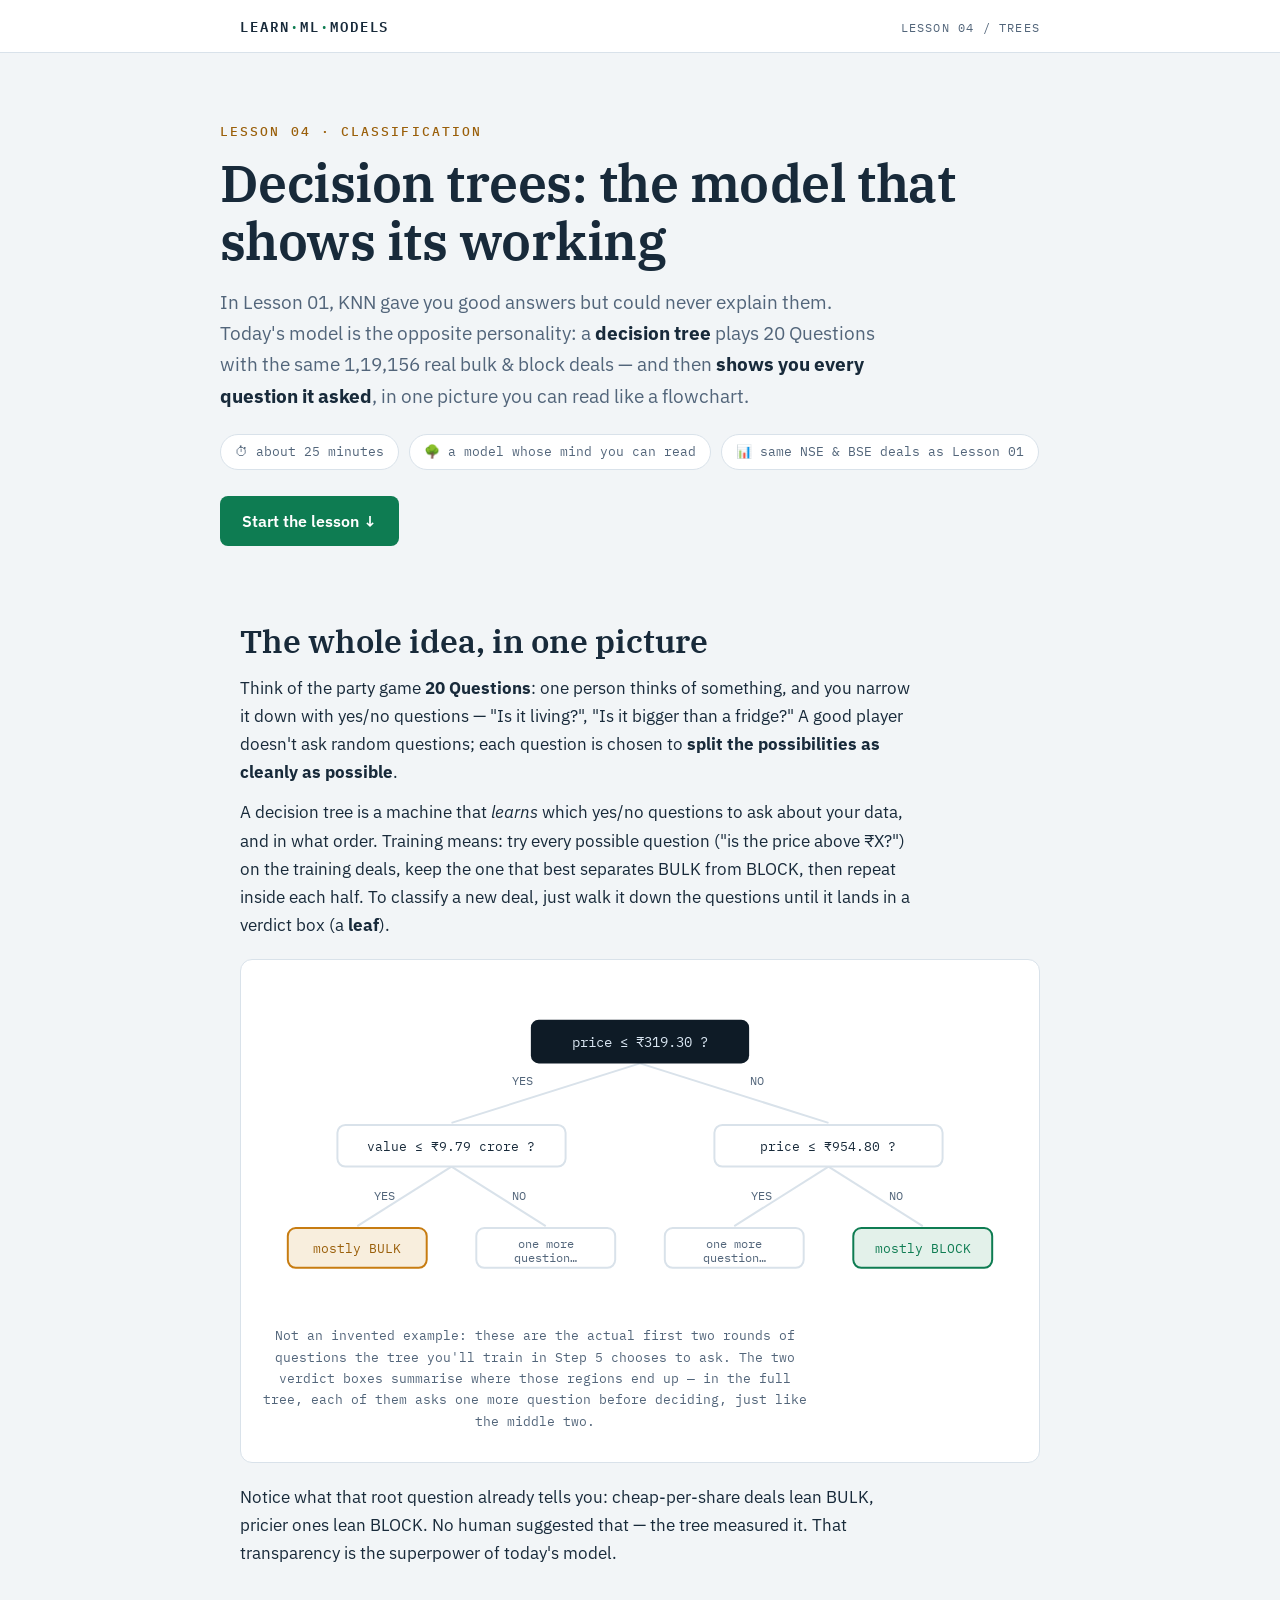
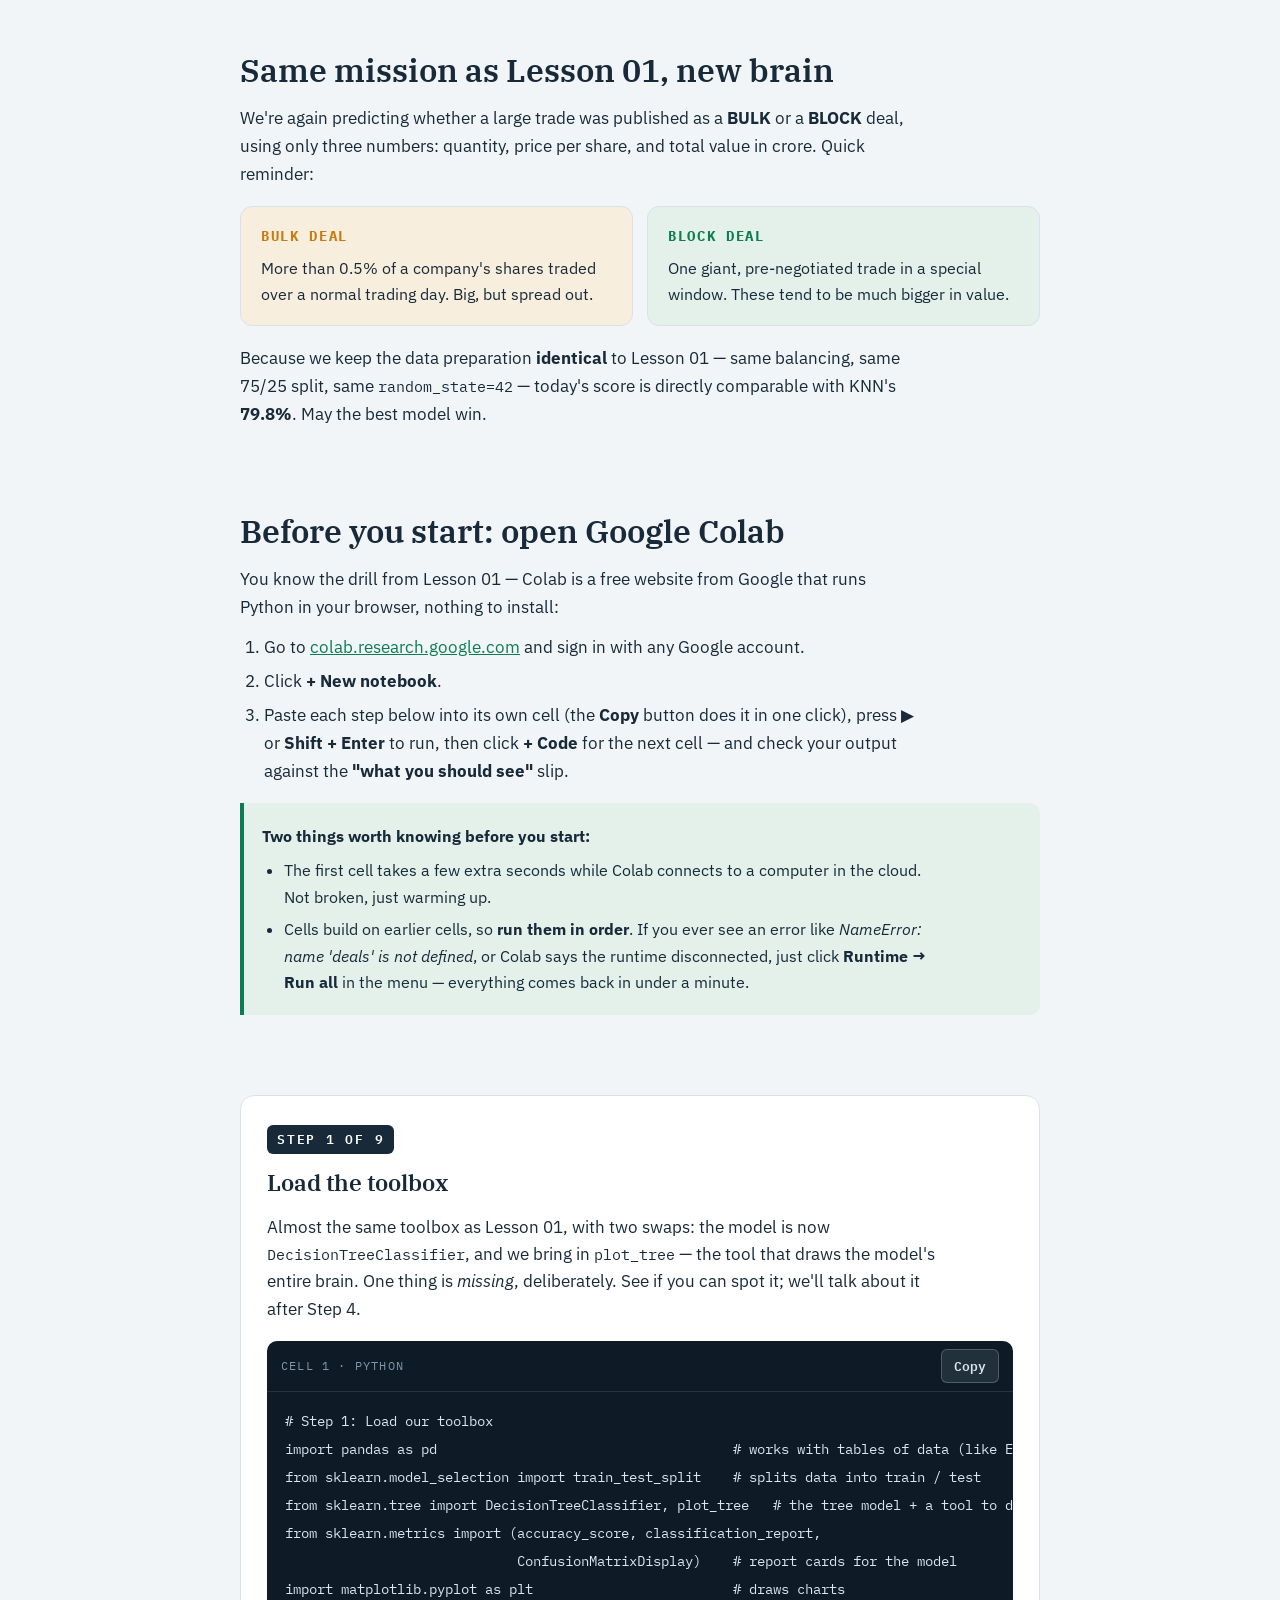
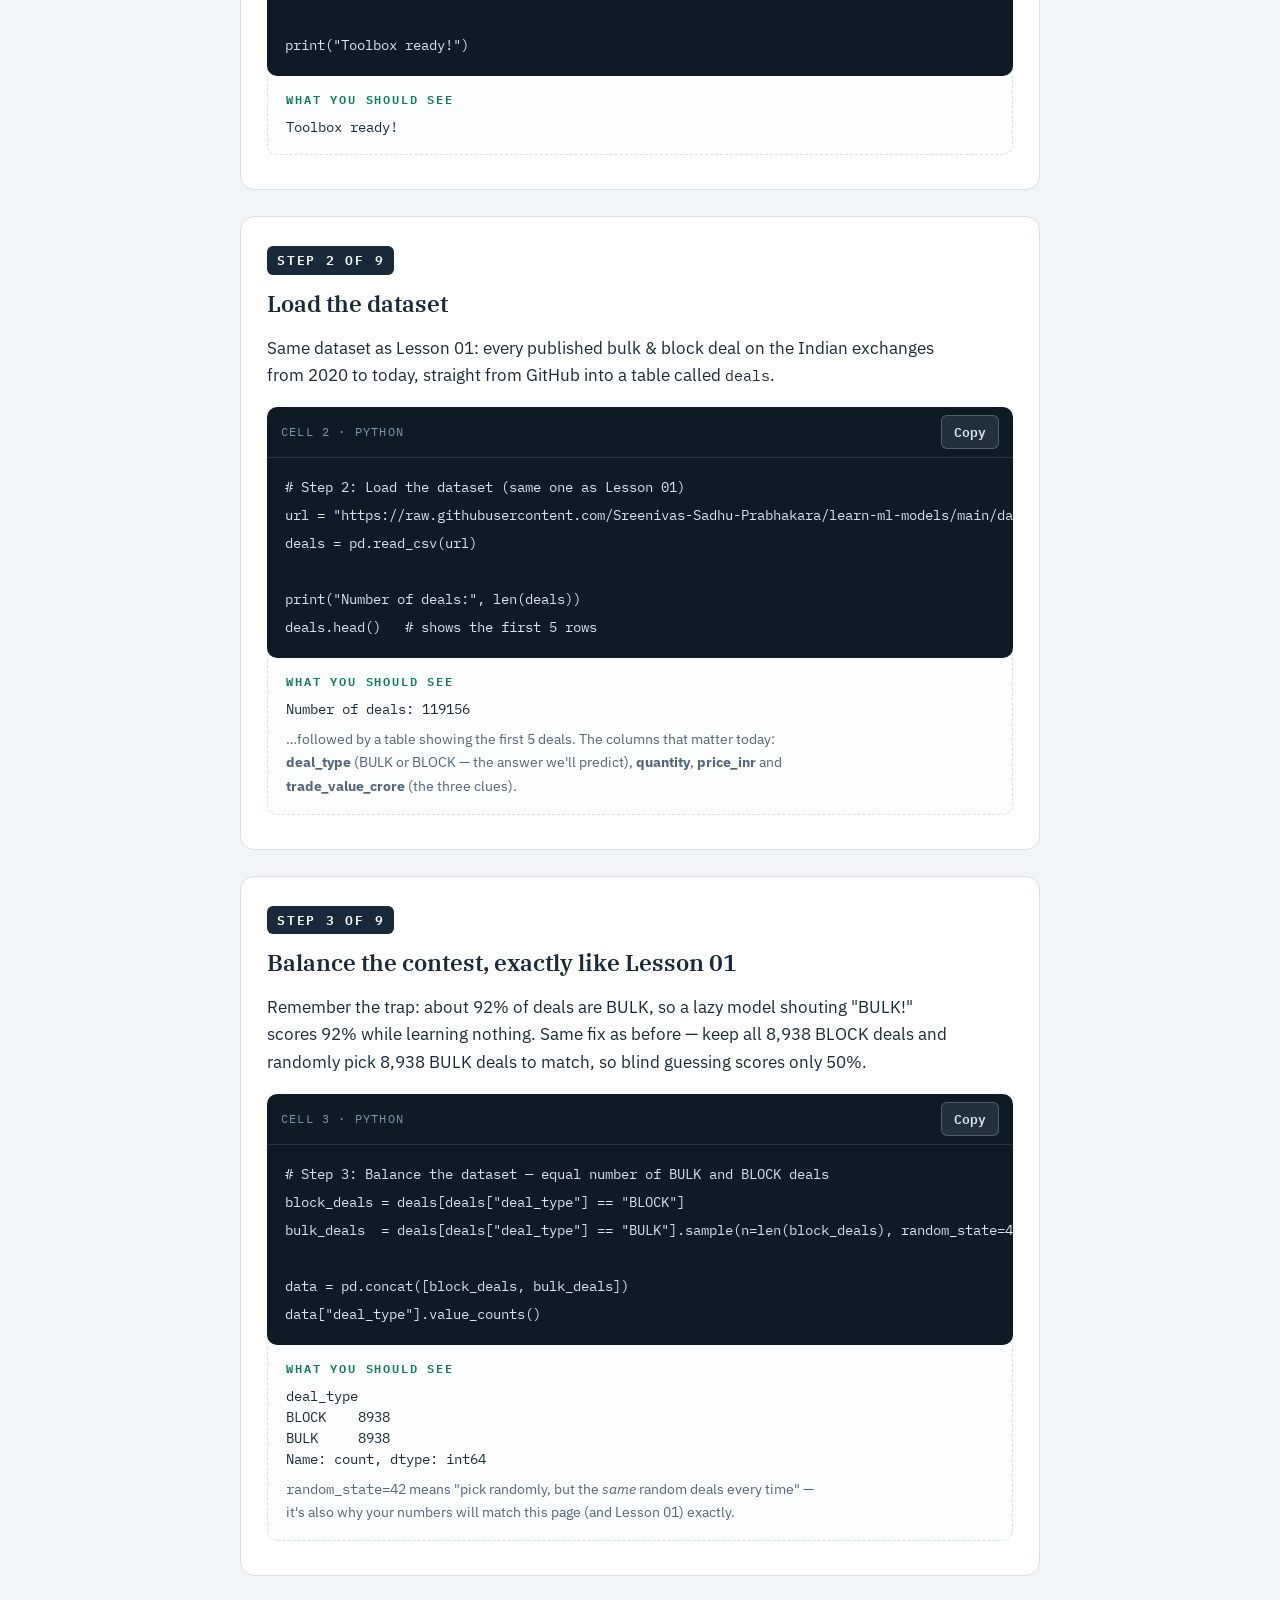
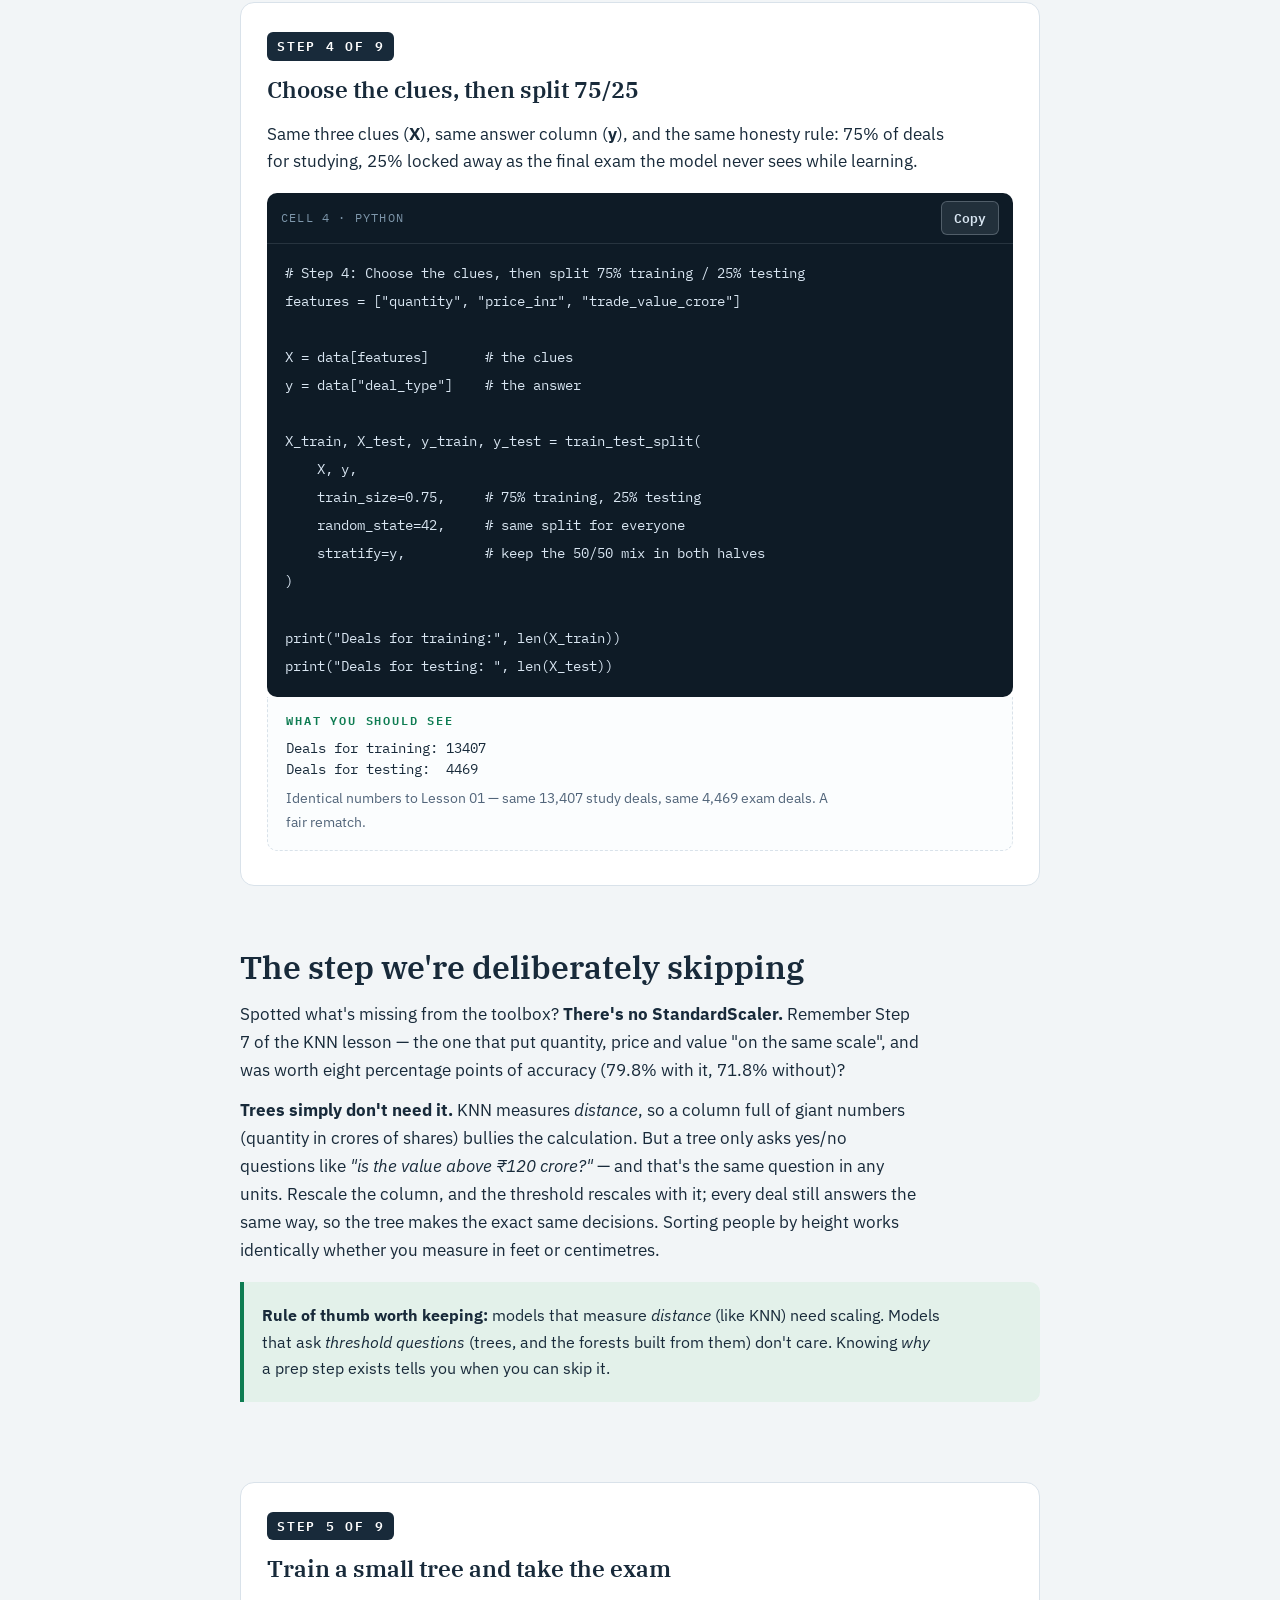
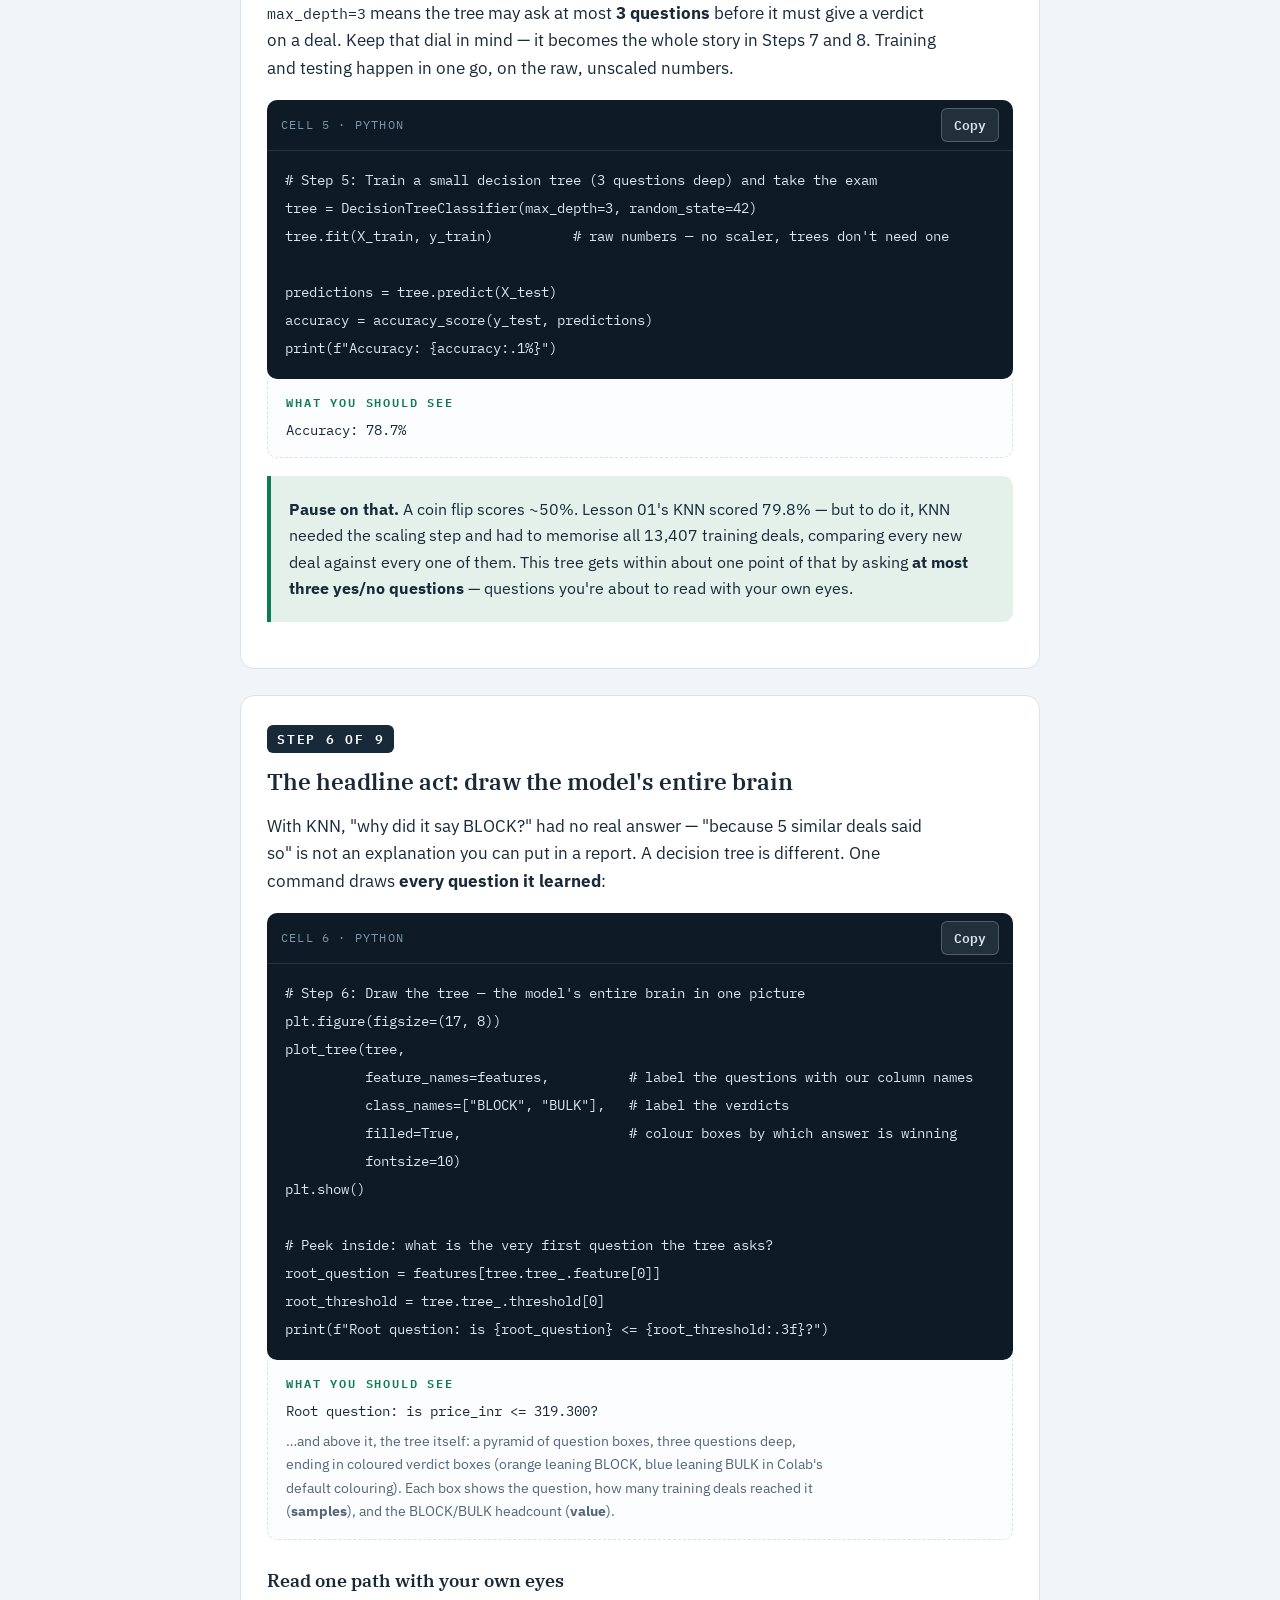
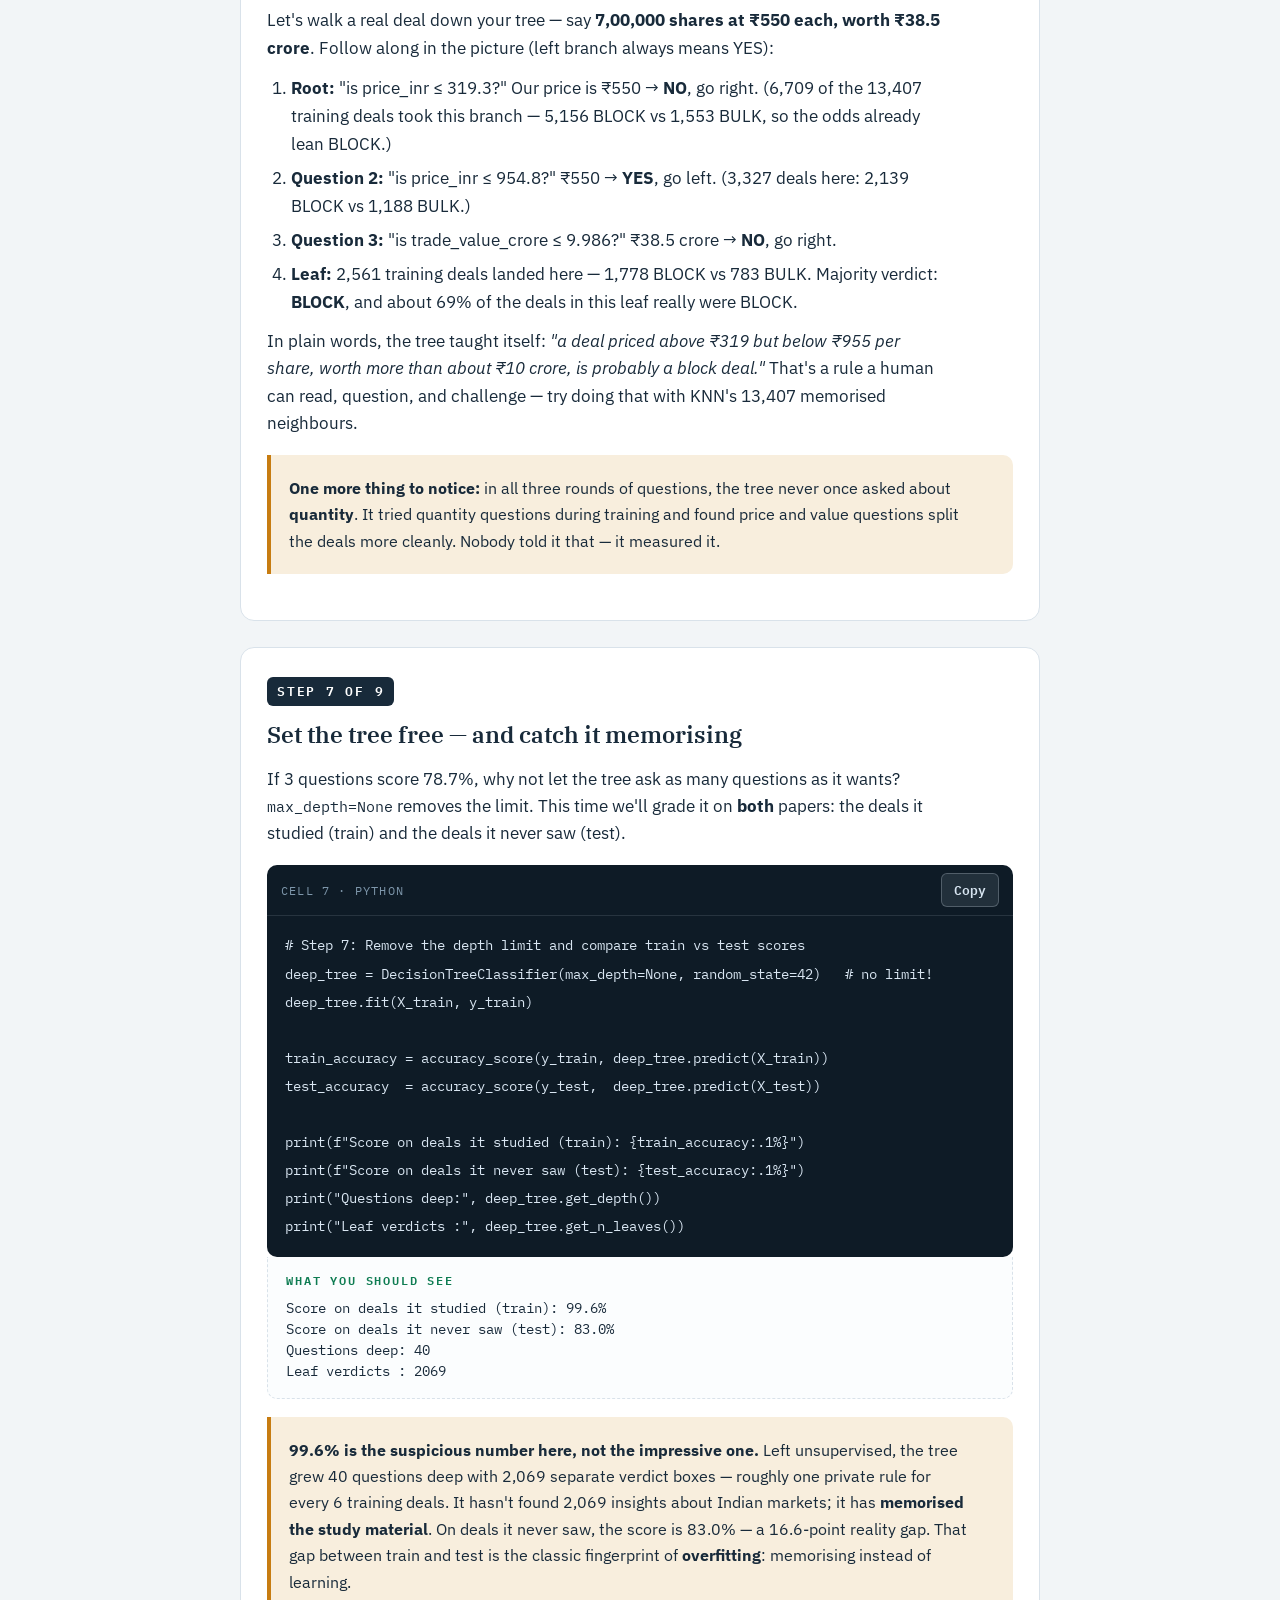
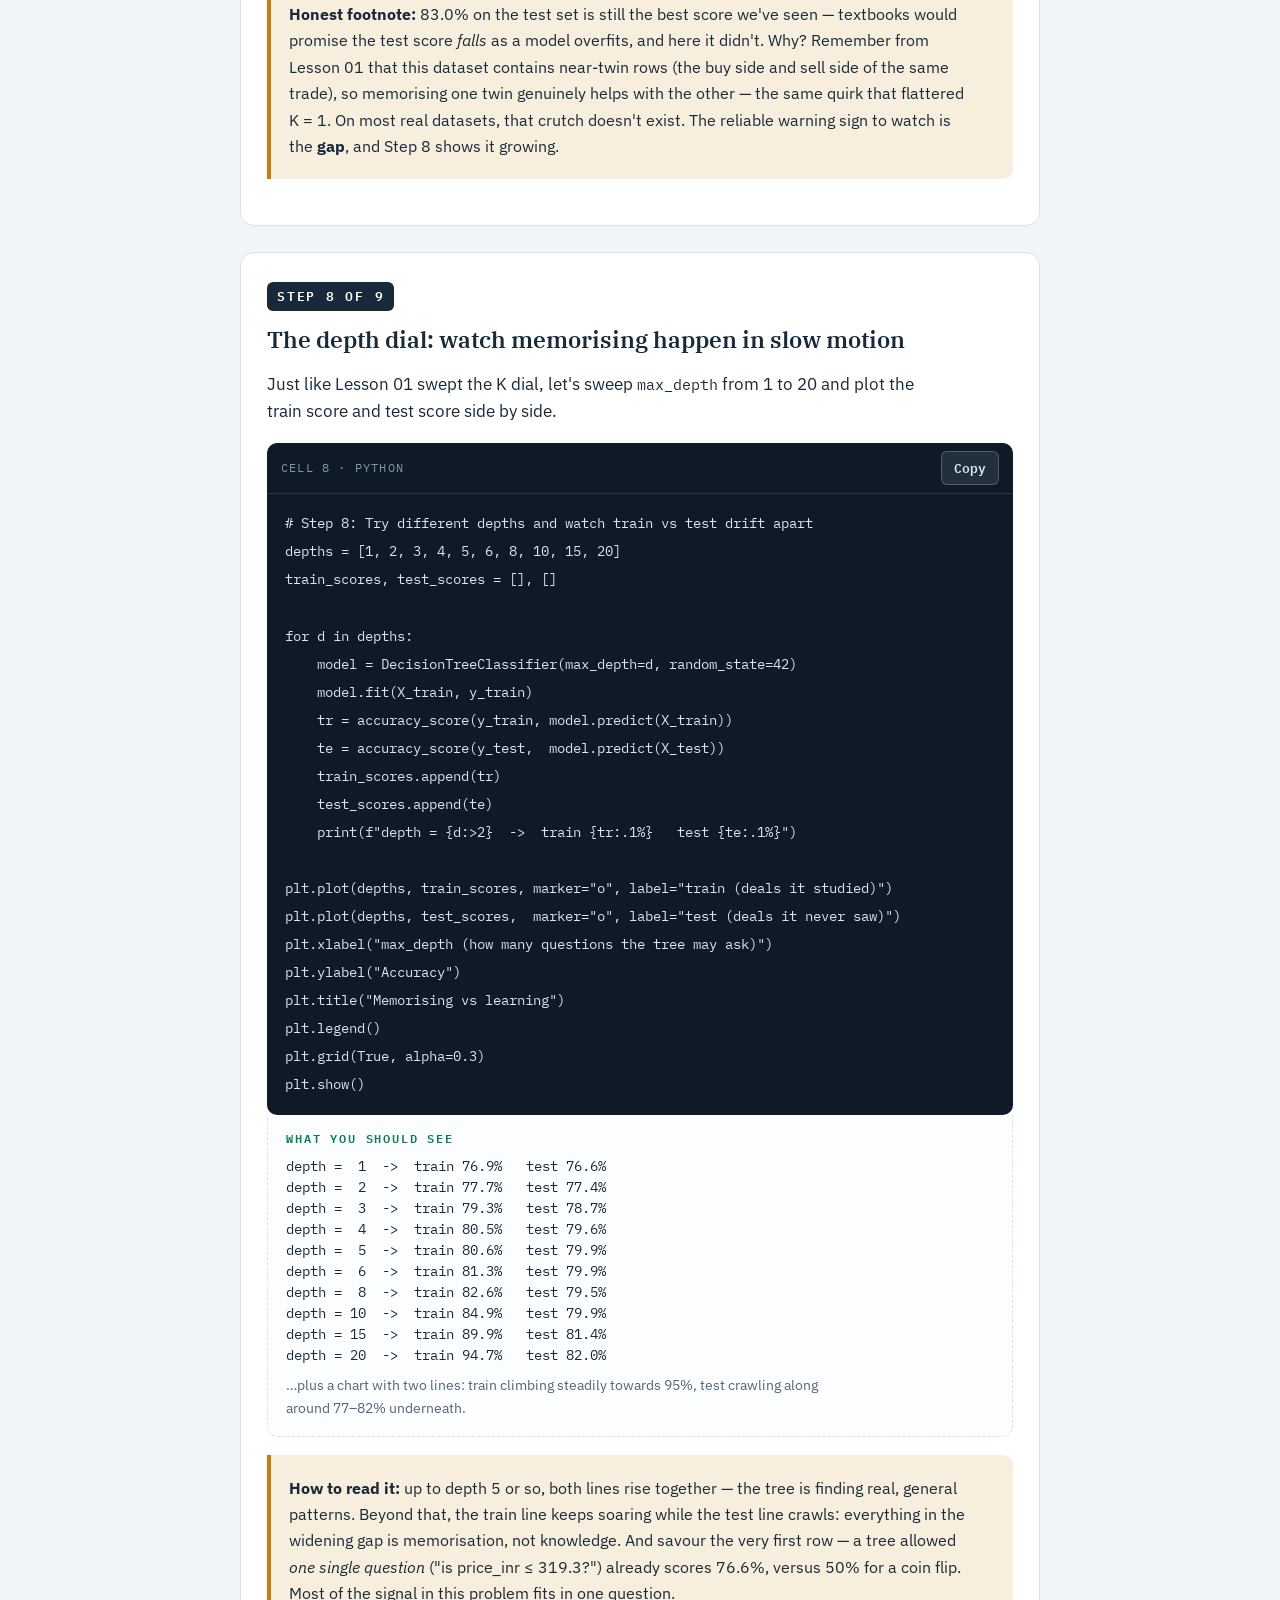
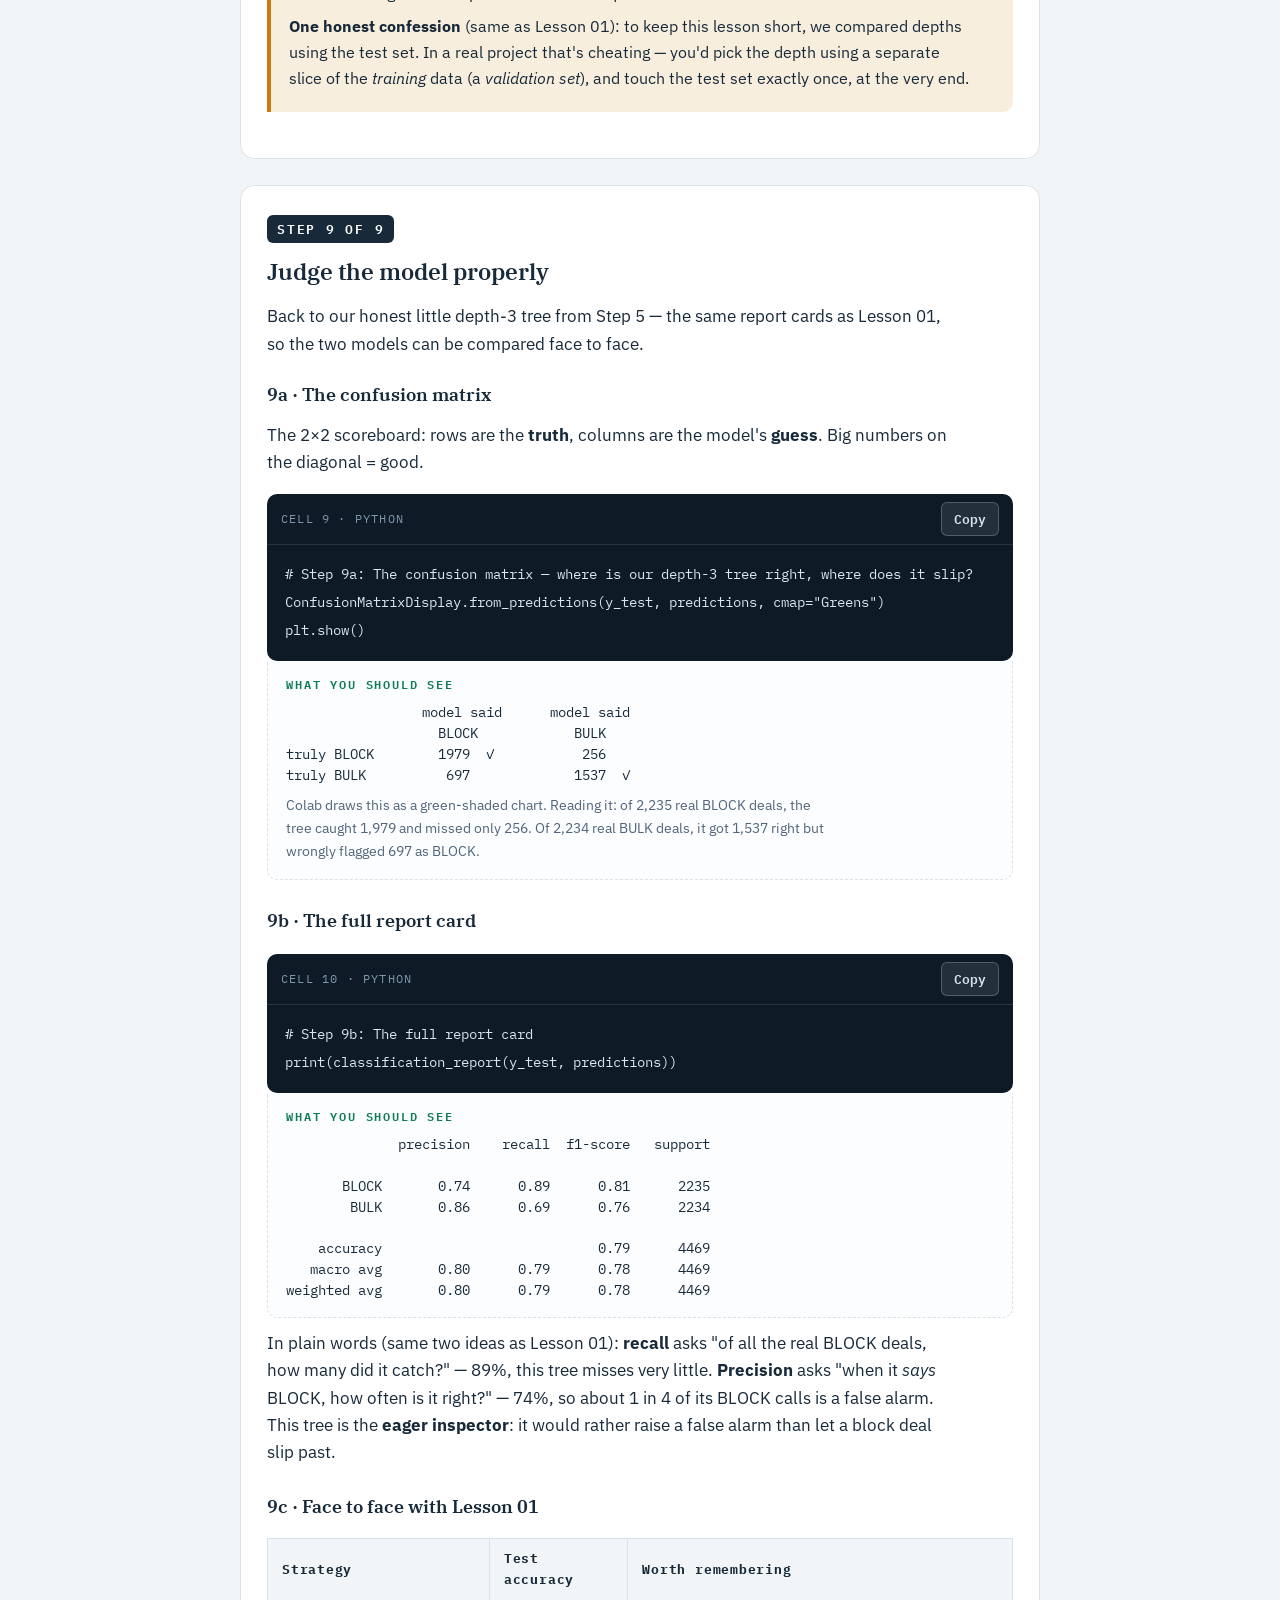
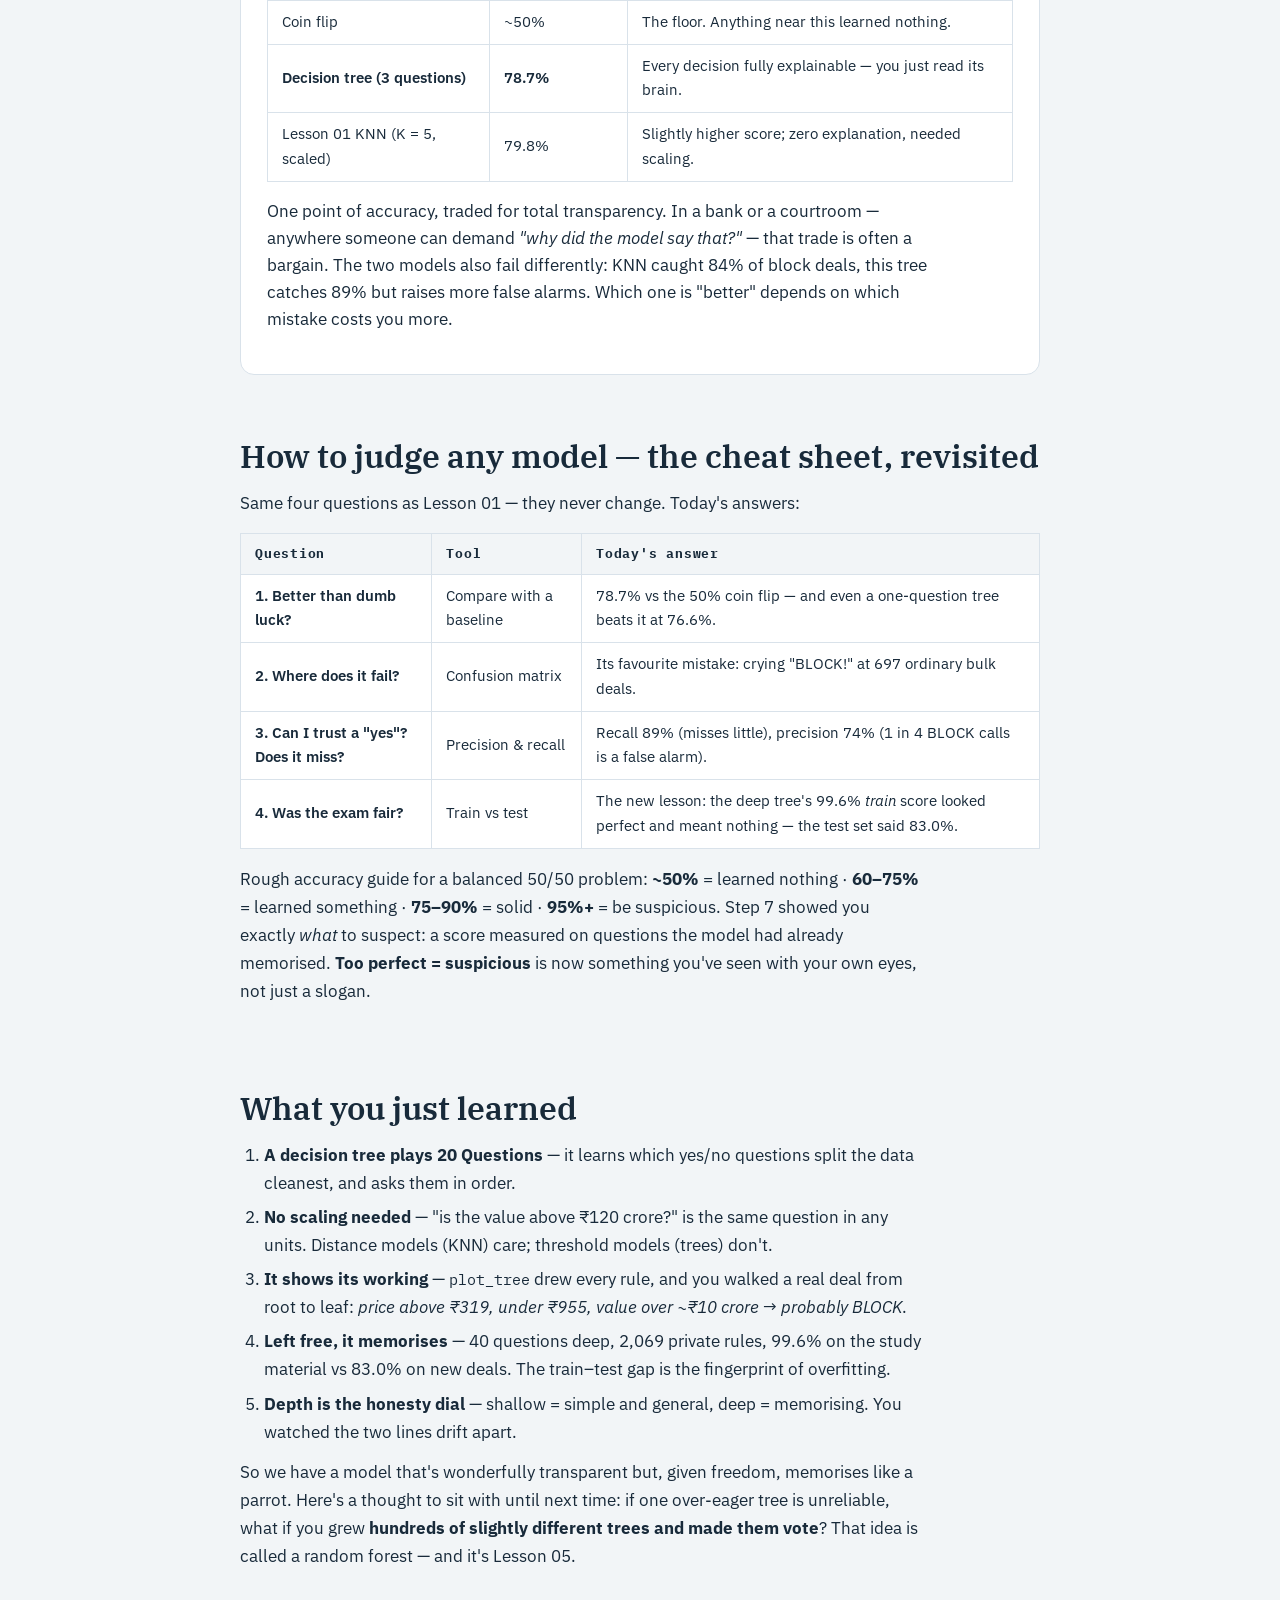
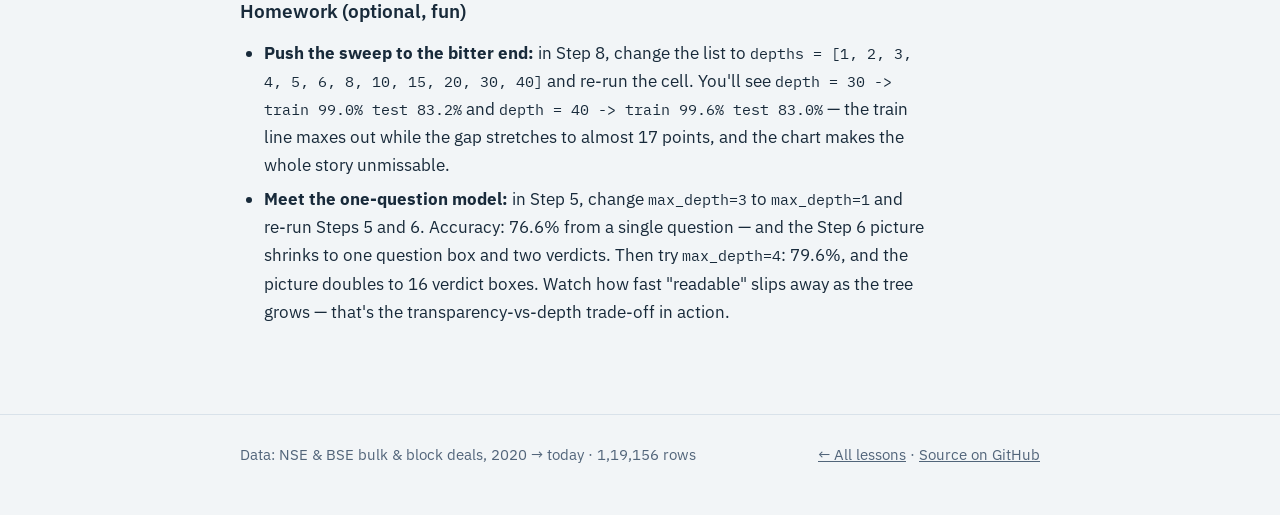
==== decision-trees/index.html @ 65321337 "Lessons 02-06: linear regression (+feature engineering, Ridge, Lasso), logistic regression, decision" ====
<!DOCTYPE html>
<html lang="en">
<head>
<meta charset="utf-8">
<meta name="viewport" content="width=device-width, initial-scale=1">
<title>Decision Trees, step by step — Learn ML Models</title>
<meta name="description" content="Lesson 04: train a decision tree in Google Colab on real Indian bulk &amp; block deals, draw its entire brain with plot_tree, and catch it memorising. Plain language, copyable code.">
<link rel="preconnect" href="https://fonts.googleapis.com">
<link rel="preconnect" href="https://fonts.gstatic.com" crossorigin>
<link href="https://fonts.googleapis.com/css2?family=IBM+Plex+Serif:wght@500;600&family=IBM+Plex+Sans:wght@400;500;600&family=IBM+Plex+Mono:wght@400;500;600&display=swap" rel="stylesheet">
<style>
:root{
  --paper:#F2F5F7; --card:#FFFFFF; --ink:#182A3A; --muted:#52657A;
  --terminal:#0E1B26; --terminal-ink:#D9E6F2; --comment:#7E97AB;
  --green:#0E7C52; --green-soft:#E3F1EA; --saffron:#C77C11; --saffron-text:#9A5F0A; --saffron-soft:#F8EEDD;
  --rule:#D9E2EA; --receipt:#FBFDFE;
}
*{margin:0;padding:0;box-sizing:border-box}
html{scroll-behavior:smooth;scroll-padding-top:72px}
@media (prefers-reduced-motion: reduce){ html{scroll-behavior:auto} *{transition:none!important} }
body{
  background:var(--paper); color:var(--ink);
  font-family:"IBM Plex Sans",system-ui,sans-serif;
  font-size:17px; line-height:1.65;
}
a{color:var(--green)}
a:focus-visible,button:focus-visible{outline:3px solid var(--saffron);outline-offset:2px}

.topbar{
  border-bottom:1px solid var(--rule); background:var(--card);
  position:sticky; top:0; z-index:10;
}
.topbar-inner{
  max-width:840px;margin:0 auto;padding:14px 20px;
  display:flex;justify-content:space-between;align-items:baseline;gap:12px;
}
.wordmark{
  font-family:"IBM Plex Mono",monospace;font-weight:600;font-size:14px;
  letter-spacing:.14em;text-decoration:none;color:var(--ink);
}
.wordmark span{color:var(--green)}
.lesson-tag{font-family:"IBM Plex Mono",monospace;font-size:12px;letter-spacing:.1em;color:var(--muted)}

.wrap{max-width:840px;margin:0 auto;padding:0 20px}

/* ---------- hero ---------- */
.hero{padding:56px 0 40px}
.eyebrow{
  font-family:"IBM Plex Mono",monospace;font-size:13px;font-weight:500;
  letter-spacing:.16em;color:var(--saffron-text);text-transform:uppercase;
}
h1{
  font-family:"IBM Plex Serif",Georgia,serif;font-weight:600;
  font-size:clamp(34px,6vw,52px);line-height:1.12;margin:10px 0 16px;
  letter-spacing:-.01em;
}
.lede{font-size:19px;color:var(--muted);max-width:60ch}
.lede strong{color:var(--ink)}
.meta-chips{display:flex;flex-wrap:wrap;gap:10px;margin:22px 0 26px}
.chip{
  font-family:"IBM Plex Mono",monospace;font-size:13px;
  background:var(--card);border:1px solid var(--rule);border-radius:999px;
  padding:6px 14px;color:var(--muted);
}
.cta-row{display:flex;flex-wrap:wrap;gap:12px}
.btn{
  display:inline-block;text-decoration:none;font-weight:600;font-size:16px;
  padding:12px 22px;border-radius:8px;transition:transform .12s ease;
}
.btn:hover{transform:translateY(-1px)}
.btn-primary{background:var(--green);color:#fff}
.btn-ghost{background:var(--card);color:var(--ink);border:1px solid var(--rule)}

/* ---------- sections ---------- */
section{padding:36px 0}
h2{
  font-family:"IBM Plex Serif",Georgia,serif;font-weight:600;
  font-size:clamp(24px,4vw,32px);line-height:1.2;margin-bottom:14px;
}
h3{font-size:19px;font-weight:600;margin:26px 0 8px}
p{margin:12px 0;max-width:68ch}
ul,ol{margin:12px 0 12px 24px;max-width:66ch}
li{margin:6px 0}
.divider{border:none;border-top:1px solid var(--rule);margin:12px 0}

/* ---------- idea figure ---------- */
.figure-card{
  background:var(--card);border:1px solid var(--rule);border-radius:12px;
  padding:26px 22px 18px;margin:20px 0;
}
.figure-card svg{width:100%;height:auto;display:block}
.figcap{
  font-family:"IBM Plex Mono",monospace;font-size:13px;color:var(--muted);
  text-align:center;margin-top:12px;
}

/* ---------- definition cards ---------- */
.def-grid{display:grid;grid-template-columns:1fr 1fr;gap:14px;margin:18px 0}
@media (max-width:640px){.def-grid{grid-template-columns:1fr}}
.def{border-radius:12px;padding:18px 20px;border:1px solid var(--rule)}
.def h4{font-family:"IBM Plex Mono",monospace;font-size:14px;letter-spacing:.12em;margin-bottom:8px}
.def p{font-size:15.5px;margin:0}
.def-bulk{background:var(--saffron-soft)} .def-bulk h4{color:var(--saffron)}
.def-block{background:var(--green-soft)} .def-block h4{color:var(--green)}

/* ---------- steps ---------- */
.step{
  background:var(--card);border:1px solid var(--rule);border-radius:14px;
  padding:28px 26px;margin:26px 0;
}
@media (max-width:640px){.step{padding:22px 16px}}
.step-chip{
  display:inline-block;font-family:"IBM Plex Mono",monospace;font-weight:600;
  font-size:12.5px;letter-spacing:.14em;color:#fff;background:var(--ink);
  border-radius:6px;padding:4px 10px;margin-bottom:10px;
}
.step h3{font-family:"IBM Plex Serif",Georgia,serif;font-size:23px;font-weight:600;margin:0 0 8px}
.step p{font-size:16.5px}

/* ---------- code cards ---------- */
.codecard{
  background:var(--terminal);border-radius:10px;margin:18px 0 0;
  position:relative;overflow:hidden;
}
.codecard-head{
  display:flex;justify-content:space-between;align-items:center;
  padding:8px 14px;border-bottom:1px solid rgba(217,230,242,.12);
}
.codecard-title{
  font-family:"IBM Plex Mono",monospace;font-size:12px;letter-spacing:.1em;
  color:var(--comment);
}
.copy{
  font-family:"IBM Plex Mono",monospace;font-size:12.5px;font-weight:600;
  color:var(--terminal-ink);background:rgba(217,230,242,.1);
  border:1px solid rgba(217,230,242,.25);border-radius:6px;
  padding:5px 12px;cursor:pointer;transition:background .12s ease;
}
.copy:hover{background:rgba(217,230,242,.22)}
.copy.done{color:#8CE0B0;border-color:#8CE0B0}
.codecard pre{
  padding:16px 18px;overflow-x:auto;
}
.codecard code{
  font-family:"IBM Plex Mono",monospace;font-size:14px;line-height:1.6;
  color:var(--terminal-ink);white-space:pre;
}

/* ---------- receipts (expected output) ---------- */
.receipt{
  background:var(--receipt);border:1.5px dashed var(--rule);border-top:none;
  border-radius:0 0 10px 10px;padding:14px 18px 16px;margin-bottom:6px;
}
.receipt-label{
  font-family:"IBM Plex Mono",monospace;font-size:11.5px;font-weight:600;
  letter-spacing:.16em;color:var(--green);margin-bottom:8px;
}
.receipt pre{
  font-family:"IBM Plex Mono",monospace;font-size:13.5px;line-height:1.55;
  color:var(--ink);overflow-x:auto;white-space:pre;
}
.receipt .note{font-size:14px;color:var(--muted);margin:8px 0 0}

/* ---------- tables ---------- */
.tablewrap{overflow-x:auto;margin:16px 0}
table{border-collapse:collapse;font-size:15px;min-width:420px}
th,td{border:1px solid var(--rule);padding:9px 14px;text-align:left;background:var(--card)}
th{font-family:"IBM Plex Mono",monospace;font-size:13px;letter-spacing:.06em;background:var(--paper)}
td strong{font-weight:600}

/* ---------- callouts ---------- */
.callout{
  border-left:4px solid var(--saffron);background:var(--saffron-soft);
  border-radius:0 10px 10px 0;padding:14px 18px;margin:18px 0;font-size:16px;
}
.callout-green{border-left-color:var(--green);background:var(--green-soft)}
.callout p{margin:6px 0;font-size:16px}

footer{
  border-top:1px solid var(--rule);margin-top:40px;padding:28px 0 48px;
  color:var(--muted);font-size:14.5px;
}
footer a{color:var(--muted)}
.foot-inner{max-width:840px;margin:0 auto;padding:0 20px;display:flex;flex-wrap:wrap;gap:8px 24px;justify-content:space-between}
</style>
</head>
<body>

<nav class="topbar">
  <div class="topbar-inner">
    <a class="wordmark" href="../">LEARN<span>·</span>ML<span>·</span>MODELS</a>
    <span class="lesson-tag">LESSON 04 / TREES</span>
  </div>
</nav>

<header class="hero wrap">
  <p class="eyebrow">Lesson 04 · Classification</p>
  <h1>Decision trees: the model that shows its working</h1>
  <p class="lede">In Lesson 01, KNN gave you good answers but could never explain them. Today's model is the opposite personality: a <strong>decision tree</strong> plays 20 Questions with the same 1,19,156 real bulk &amp; block deals — and then <strong>shows you every question it asked</strong>, in one picture you can read like a flowchart.</p>
  <div class="meta-chips">
    <span class="chip">⏱ about 25 minutes</span>
    <span class="chip">🌳 a model whose mind you can read</span>
    <span class="chip">📊 same NSE &amp; BSE deals as Lesson 01</span>
  </div>
  <div class="cta-row">
    <a class="btn btn-primary" href="#start">Start the lesson ↓</a>
  </div>
</header>

<main class="wrap">

<section id="idea">
  <h2>The whole idea, in one picture</h2>
  <p>Think of the party game <strong>20 Questions</strong>: one person thinks of something, and you narrow it down with yes/no questions — "Is it living?", "Is it bigger than a fridge?" A good player doesn't ask random questions; each question is chosen to <strong>split the possibilities as cleanly as possible</strong>.</p>
  <p>A decision tree is a machine that <em>learns</em> which yes/no questions to ask about your data, and in what order. Training means: try every possible question ("is the price above ₹X?") on the training deals, keep the one that best separates BULK from BLOCK, then repeat inside each half. To classify a new deal, just walk it down the questions until it lands in a verdict box (a <strong>leaf</strong>).</p>

  <div class="figure-card">
    <svg viewBox="0 0 760 330" role="img" aria-label="A small decision tree: the root asks whether price is at most ₹319.30. The yes side asks whether value is at most ₹9.79 crore, leading to a mostly-BULK verdict or one more question. The no side asks whether price is at most ₹954.80, leading to one more question or a mostly-BLOCK verdict.">
      <!-- connectors -->
      <g stroke="#D9E2EA" stroke-width="2" fill="none">
        <path d="M380 78 L190 138"/>
        <path d="M380 78 L570 138"/>
        <path d="M190 182 L95 242"/>
        <path d="M190 182 L285 242"/>
        <path d="M570 182 L475 242"/>
        <path d="M570 182 L665 242"/>
      </g>
      <!-- YES/NO labels -->
      <g font-family="IBM Plex Mono, monospace" font-size="12" fill="#52657A">
        <text x="262" y="100" text-anchor="middle">YES</text>
        <text x="498" y="100" text-anchor="middle">NO</text>
        <text x="122" y="216" text-anchor="middle">YES</text>
        <text x="258" y="216" text-anchor="middle">NO</text>
        <text x="502" y="216" text-anchor="middle">YES</text>
        <text x="638" y="216" text-anchor="middle">NO</text>
      </g>
      <!-- root -->
      <rect x="270" y="34" width="220" height="44" rx="8" fill="#0E1B26"/>
      <text x="380" y="61" font-family="IBM Plex Mono, monospace" font-size="14" fill="#D9E6F2" text-anchor="middle">price ≤ ₹319.30 ?</text>
      <!-- level 2 -->
      <rect x="75" y="140" width="230" height="42" rx="8" fill="#FFFFFF" stroke="#D9E2EA" stroke-width="2"/>
      <text x="190" y="166" font-family="IBM Plex Mono, monospace" font-size="13.5" fill="#182A3A" text-anchor="middle">value ≤ ₹9.79 crore ?</text>
      <rect x="455" y="140" width="230" height="42" rx="8" fill="#FFFFFF" stroke="#D9E2EA" stroke-width="2"/>
      <text x="570" y="166" font-family="IBM Plex Mono, monospace" font-size="13.5" fill="#182A3A" text-anchor="middle">price ≤ ₹954.80 ?</text>
      <!-- leaves -->
      <rect x="25" y="244" width="140" height="40" rx="8" fill="#F8EEDD" stroke="#C77C11" stroke-width="2"/>
      <text x="95" y="269" font-family="IBM Plex Mono, monospace" font-size="13" fill="#9A5F0A" text-anchor="middle">mostly BULK</text>
      <rect x="215" y="244" width="140" height="40" rx="8" fill="#FFFFFF" stroke="#D9E2EA" stroke-width="2"/>
      <text x="285" y="264" font-family="IBM Plex Mono, monospace" font-size="12" fill="#52657A" text-anchor="middle">one more</text>
      <text x="285" y="278" font-family="IBM Plex Mono, monospace" font-size="12" fill="#52657A" text-anchor="middle">question…</text>
      <rect x="405" y="244" width="140" height="40" rx="8" fill="#FFFFFF" stroke="#D9E2EA" stroke-width="2"/>
      <text x="475" y="264" font-family="IBM Plex Mono, monospace" font-size="12" fill="#52657A" text-anchor="middle">one more</text>
      <text x="475" y="278" font-family="IBM Plex Mono, monospace" font-size="12" fill="#52657A" text-anchor="middle">question…</text>
      <rect x="595" y="244" width="140" height="40" rx="8" fill="#E3F1EA" stroke="#0E7C52" stroke-width="2"/>
      <text x="665" y="269" font-family="IBM Plex Mono, monospace" font-size="13" fill="#0E7C52" text-anchor="middle">mostly BLOCK</text>
    </svg>
    <p class="figcap">Not an invented example: these are the actual first two rounds of questions the tree you'll train in Step 5 chooses to ask. The two verdict boxes summarise where those regions end up — in the full tree, each of them asks one more question before deciding, just like the middle two.</p>
  </div>
  <p>Notice what that root question already tells you: cheap-per-share deals lean BULK, pricier ones lean BLOCK. No human suggested that — the tree measured it. That transparency is the superpower of today's model.</p>
</section>

<section id="mission">
  <h2>Same mission as Lesson 01, new brain</h2>
  <p>We're again predicting whether a large trade was published as a <strong>BULK</strong> or a <strong>BLOCK</strong> deal, using only three numbers: quantity, price per share, and total value in crore. Quick reminder:</p>
  <div class="def-grid">
    <div class="def def-bulk">
      <h4>BULK DEAL</h4>
      <p>More than 0.5% of a company's shares traded over a normal trading day. Big, but spread out.</p>
    </div>
    <div class="def def-block">
      <h4>BLOCK DEAL</h4>
      <p>One giant, pre-negotiated trade in a special window. These tend to be much bigger in value.</p>
    </div>
  </div>
  <p>Because we keep the data preparation <strong>identical</strong> to Lesson 01 — same balancing, same 75/25 split, same <code style="font-family:'IBM Plex Mono',monospace;font-size:15px">random_state=42</code> — today's score is directly comparable with KNN's <strong>79.8%</strong>. May the best model win.</p>
</section>

<section id="start">
  <h2>Before you start: open Google Colab</h2>
  <p>You know the drill from Lesson 01 — Colab is a free website from Google that runs Python in your browser, nothing to install:</p>
  <ol>
    <li>Go to <a href="https://colab.research.google.com">colab.research.google.com</a> and sign in with any Google account.</li>
    <li>Click <strong>+ New notebook</strong>.</li>
    <li>Paste each step below into its own cell (the <strong>Copy</strong> button does it in one click), press <strong>▶</strong> or <strong>Shift + Enter</strong> to run, then click <strong>+ Code</strong> for the next cell — and check your output against the <strong>"what you should see"</strong> slip.</li>
  </ol>
  <div class="callout callout-green">
    <p><strong>Two things worth knowing before you start:</strong></p>
    <ul style="margin:8px 0 4px 22px">
      <li>The first cell takes a few extra seconds while Colab connects to a computer in the cloud. Not broken, just warming up.</li>
      <li>Cells build on earlier cells, so <strong>run them in order</strong>. If you ever see an error like <em>NameError: name 'deals' is not defined</em>, or Colab says the runtime disconnected, just click <strong>Runtime → Run all</strong> in the menu — everything comes back in under a minute.</li>
    </ul>
  </div>
</section>

<!-- ================= STEP 1 ================= -->
<div class="step">
  <span class="step-chip">STEP 1 OF 9</span>
  <h3>Load the toolbox</h3>
  <p>Almost the same toolbox as Lesson 01, with two swaps: the model is now <code style="font-family:'IBM Plex Mono',monospace;font-size:15px">DecisionTreeClassifier</code>, and we bring in <code style="font-family:'IBM Plex Mono',monospace;font-size:15px">plot_tree</code> — the tool that draws the model's entire brain. One thing is <em>missing</em>, deliberately. See if you can spot it; we'll talk about it after Step 4.</p>
  <div class="codecard">
    <div class="codecard-head"><span class="codecard-title">CELL 1 · PYTHON</span><button class="copy" type="button">Copy</button></div>
    <pre><code># Step 1: Load our toolbox
import pandas as pd                                     # works with tables of data (like Excel)
from sklearn.model_selection import train_test_split    # splits data into train / test
from sklearn.tree import DecisionTreeClassifier, plot_tree   # the tree model + a tool to draw it
from sklearn.metrics import (accuracy_score, classification_report,
                             ConfusionMatrixDisplay)    # report cards for the model
import matplotlib.pyplot as plt                         # draws charts

print("Toolbox ready!")</code></pre>
  </div>
  <div class="receipt">
    <div class="receipt-label">WHAT YOU SHOULD SEE</div>
    <pre>Toolbox ready!</pre>
  </div>
</div>

<!-- ================= STEP 2 ================= -->
<div class="step">
  <span class="step-chip">STEP 2 OF 9</span>
  <h3>Load the dataset</h3>
  <p>Same dataset as Lesson 01: every published bulk &amp; block deal on the Indian exchanges from 2020 to today, straight from GitHub into a table called <code style="font-family:'IBM Plex Mono',monospace;font-size:15px">deals</code>.</p>
  <div class="codecard">
    <div class="codecard-head"><span class="codecard-title">CELL 2 · PYTHON</span><button class="copy" type="button">Copy</button></div>
    <pre><code># Step 2: Load the dataset (same one as Lesson 01)
url = "https://raw.githubusercontent.com/Sreenivas-Sadhu-Prabhakara/learn-ml-models/main/data/india_bulk_block_deals.csv"
deals = pd.read_csv(url)

print("Number of deals:", len(deals))
deals.head()   # shows the first 5 rows</code></pre>
  </div>
  <div class="receipt">
    <div class="receipt-label">WHAT YOU SHOULD SEE</div>
    <pre>Number of deals: 119156</pre>
    <p class="note">…followed by a table showing the first 5 deals. The columns that matter today: <strong>deal_type</strong> (BULK or BLOCK — the answer we'll predict), <strong>quantity</strong>, <strong>price_inr</strong> and <strong>trade_value_crore</strong> (the three clues).</p>
  </div>
</div>

<!-- ================= STEP 3 ================= -->
<div class="step">
  <span class="step-chip">STEP 3 OF 9</span>
  <h3>Balance the contest, exactly like Lesson 01</h3>
  <p>Remember the trap: about 92% of deals are BULK, so a lazy model shouting "BULK!" scores 92% while learning nothing. Same fix as before — keep all 8,938 BLOCK deals and randomly pick 8,938 BULK deals to match, so blind guessing scores only 50%.</p>
  <div class="codecard">
    <div class="codecard-head"><span class="codecard-title">CELL 3 · PYTHON</span><button class="copy" type="button">Copy</button></div>
    <pre><code># Step 3: Balance the dataset — equal number of BULK and BLOCK deals
block_deals = deals[deals["deal_type"] == "BLOCK"]
bulk_deals  = deals[deals["deal_type"] == "BULK"].sample(n=len(block_deals), random_state=42)

data = pd.concat([block_deals, bulk_deals])
data["deal_type"].value_counts()</code></pre>
  </div>
  <div class="receipt">
    <div class="receipt-label">WHAT YOU SHOULD SEE</div>
    <pre>deal_type
BLOCK    8938
BULK     8938
Name: count, dtype: int64</pre>
    <p class="note"><code style="font-family:'IBM Plex Mono',monospace;font-size:13.5px">random_state=42</code> means "pick randomly, but the <em>same</em> random deals every time" — it's also why your numbers will match this page (and Lesson 01) exactly.</p>
  </div>
</div>

<!-- ================= STEP 4 ================= -->
<div class="step">
  <span class="step-chip">STEP 4 OF 9</span>
  <h3>Choose the clues, then split 75/25</h3>
  <p>Same three clues (<strong>X</strong>), same answer column (<strong>y</strong>), and the same honesty rule: 75% of deals for studying, 25% locked away as the final exam the model never sees while learning.</p>
  <div class="codecard">
    <div class="codecard-head"><span class="codecard-title">CELL 4 · PYTHON</span><button class="copy" type="button">Copy</button></div>
    <pre><code># Step 4: Choose the clues, then split 75% training / 25% testing
features = ["quantity", "price_inr", "trade_value_crore"]

X = data[features]       # the clues
y = data["deal_type"]    # the answer

X_train, X_test, y_train, y_test = train_test_split(
    X, y,
    train_size=0.75,     # 75% training, 25% testing
    random_state=42,     # same split for everyone
    stratify=y,          # keep the 50/50 mix in both halves
)

print("Deals for training:", len(X_train))
print("Deals for testing: ", len(X_test))</code></pre>
  </div>
  <div class="receipt">
    <div class="receipt-label">WHAT YOU SHOULD SEE</div>
    <pre>Deals for training: 13407
Deals for testing:  4469</pre>
    <p class="note">Identical numbers to Lesson 01 — same 13,407 study deals, same 4,469 exam deals. A fair rematch.</p>
  </div>
</div>

<section id="noscaler">
  <h2>The step we're deliberately skipping</h2>
  <p>Spotted what's missing from the toolbox? <strong>There's no StandardScaler.</strong> Remember Step 7 of the KNN lesson — the one that put quantity, price and value "on the same scale", and was worth eight percentage points of accuracy (79.8% with it, 71.8% without)?</p>
  <p><strong>Trees simply don't need it.</strong> KNN measures <em>distance</em>, so a column full of giant numbers (quantity in crores of shares) bullies the calculation. But a tree only asks yes/no questions like <em>"is the value above ₹120 crore?"</em> — and that's the same question in any units. Rescale the column, and the threshold rescales with it; every deal still answers the same way, so the tree makes the exact same decisions. Sorting people by height works identically whether you measure in feet or centimetres.</p>
  <div class="callout callout-green">
    <p><strong>Rule of thumb worth keeping:</strong> models that measure <em>distance</em> (like KNN) need scaling. Models that ask <em>threshold questions</em> (trees, and the forests built from them) don't care. Knowing <em>why</em> a prep step exists tells you when you can skip it.</p>
  </div>
</section>

<!-- ================= STEP 5 ================= -->
<div class="step">
  <span class="step-chip">STEP 5 OF 9</span>
  <h3>Train a small tree and take the exam</h3>
  <p><code style="font-family:'IBM Plex Mono',monospace;font-size:15px">max_depth=3</code> means the tree may ask at most <strong>3 questions</strong> before it must give a verdict on a deal. Keep that dial in mind — it becomes the whole story in Steps 7 and 8. Training and testing happen in one go, on the raw, unscaled numbers.</p>
  <div class="codecard">
    <div class="codecard-head"><span class="codecard-title">CELL 5 · PYTHON</span><button class="copy" type="button">Copy</button></div>
    <pre><code># Step 5: Train a small decision tree (3 questions deep) and take the exam
tree = DecisionTreeClassifier(max_depth=3, random_state=42)
tree.fit(X_train, y_train)          # raw numbers — no scaler, trees don't need one

predictions = tree.predict(X_test)
accuracy = accuracy_score(y_test, predictions)
print(f"Accuracy: {accuracy:.1%}")</code></pre>
  </div>
  <div class="receipt">
    <div class="receipt-label">WHAT YOU SHOULD SEE</div>
    <pre>Accuracy: 78.7%</pre>
  </div>
  <div class="callout callout-green">
    <p><strong>Pause on that.</strong> A coin flip scores ~50%. Lesson 01's KNN scored 79.8% — but to do it, KNN needed the scaling step and had to memorise all 13,407 training deals, comparing every new deal against every one of them. This tree gets within about one point of that by asking <strong>at most three yes/no questions</strong> — questions you're about to read with your own eyes.</p>
  </div>
</div>

<!-- ================= STEP 6 ================= -->
<div class="step">
  <span class="step-chip">STEP 6 OF 9</span>
  <h3>The headline act: draw the model's entire brain</h3>
  <p>With KNN, "why did it say BLOCK?" had no real answer — "because 5 similar deals said so" is not an explanation you can put in a report. A decision tree is different. One command draws <strong>every question it learned</strong>:</p>
  <div class="codecard">
    <div class="codecard-head"><span class="codecard-title">CELL 6 · PYTHON</span><button class="copy" type="button">Copy</button></div>
    <pre><code># Step 6: Draw the tree — the model's entire brain in one picture
plt.figure(figsize=(17, 8))
plot_tree(tree,
          feature_names=features,          # label the questions with our column names
          class_names=["BLOCK", "BULK"],   # label the verdicts
          filled=True,                     # colour boxes by which answer is winning
          fontsize=10)
plt.show()

# Peek inside: what is the very first question the tree asks?
root_question = features[tree.tree_.feature[0]]
root_threshold = tree.tree_.threshold[0]
print(f"Root question: is {root_question} &lt;= {root_threshold:.3f}?")</code></pre>
  </div>
  <div class="receipt">
    <div class="receipt-label">WHAT YOU SHOULD SEE</div>
    <pre>Root question: is price_inr &lt;= 319.300?</pre>
    <p class="note">…and above it, the tree itself: a pyramid of question boxes, three questions deep, ending in coloured verdict boxes (orange leaning BLOCK, blue leaning BULK in Colab's default colouring). Each box shows the question, how many training deals reached it (<strong>samples</strong>), and the BLOCK/BULK headcount (<strong>value</strong>).</p>
  </div>

  <h3 style="font-size:18px;margin-top:26px">Read one path with your own eyes</h3>
  <p>Let's walk a real deal down your tree — say <strong>7,00,000 shares at ₹550 each, worth ₹38.5 crore</strong>. Follow along in the picture (left branch always means YES):</p>
  <ol>
    <li><strong>Root:</strong> "is price_inr ≤ 319.3?" Our price is ₹550 → <strong>NO</strong>, go right. (6,709 of the 13,407 training deals took this branch — 5,156 BLOCK vs 1,553 BULK, so the odds already lean BLOCK.)</li>
    <li><strong>Question 2:</strong> "is price_inr ≤ 954.8?" ₹550 → <strong>YES</strong>, go left. (3,327 deals here: 2,139 BLOCK vs 1,188 BULK.)</li>
    <li><strong>Question 3:</strong> "is trade_value_crore ≤ 9.986?" ₹38.5 crore → <strong>NO</strong>, go right.</li>
    <li><strong>Leaf:</strong> 2,561 training deals landed here — 1,778 BLOCK vs 783 BULK. Majority verdict: <strong>BLOCK</strong>, and about 69% of the deals in this leaf really were BLOCK.</li>
  </ol>
  <p>In plain words, the tree taught itself: <em>"a deal priced above ₹319 but below ₹955 per share, worth more than about ₹10 crore, is probably a block deal."</em> That's a rule a human can read, question, and challenge — try doing that with KNN's 13,407 memorised neighbours.</p>
  <div class="callout">
    <p><strong>One more thing to notice:</strong> in all three rounds of questions, the tree never once asked about <strong>quantity</strong>. It tried quantity questions during training and found price and value questions split the deals more cleanly. Nobody told it that — it measured it.</p>
  </div>
</div>

<!-- ================= STEP 7 ================= -->
<div class="step">
  <span class="step-chip">STEP 7 OF 9</span>
  <h3>Set the tree free — and catch it memorising</h3>
  <p>If 3 questions score 78.7%, why not let the tree ask as many questions as it wants? <code style="font-family:'IBM Plex Mono',monospace;font-size:15px">max_depth=None</code> removes the limit. This time we'll grade it on <strong>both</strong> papers: the deals it studied (train) and the deals it never saw (test).</p>
  <div class="codecard">
    <div class="codecard-head"><span class="codecard-title">CELL 7 · PYTHON</span><button class="copy" type="button">Copy</button></div>
    <pre><code># Step 7: Remove the depth limit and compare train vs test scores
deep_tree = DecisionTreeClassifier(max_depth=None, random_state=42)   # no limit!
deep_tree.fit(X_train, y_train)

train_accuracy = accuracy_score(y_train, deep_tree.predict(X_train))
test_accuracy  = accuracy_score(y_test,  deep_tree.predict(X_test))

print(f"Score on deals it studied (train): {train_accuracy:.1%}")
print(f"Score on deals it never saw (test): {test_accuracy:.1%}")
print("Questions deep:", deep_tree.get_depth())
print("Leaf verdicts :", deep_tree.get_n_leaves())</code></pre>
  </div>
  <div class="receipt">
    <div class="receipt-label">WHAT YOU SHOULD SEE</div>
    <pre>Score on deals it studied (train): 99.6%
Score on deals it never saw (test): 83.0%
Questions deep: 40
Leaf verdicts : 2069</pre>
  </div>
  <div class="callout">
    <p><strong>99.6% is the suspicious number here, not the impressive one.</strong> Left unsupervised, the tree grew 40 questions deep with 2,069 separate verdict boxes — roughly one private rule for every 6 training deals. It hasn't found 2,069 insights about Indian markets; it has <strong>memorised the study material</strong>. On deals it never saw, the score is 83.0% — a 16.6-point reality gap. That gap between train and test is the classic fingerprint of <strong>overfitting</strong>: memorising instead of learning.</p>
    <p><strong>Honest footnote:</strong> 83.0% on the test set is still the best score we've seen — textbooks would promise the test score <em>falls</em> as a model overfits, and here it didn't. Why? Remember from Lesson 01 that this dataset contains near-twin rows (the buy side and sell side of the same trade), so memorising one twin genuinely helps with the other — the same quirk that flattered K = 1. On most real datasets, that crutch doesn't exist. The reliable warning sign to watch is the <strong>gap</strong>, and Step 8 shows it growing.</p>
  </div>
</div>

<!-- ================= STEP 8 ================= -->
<div class="step">
  <span class="step-chip">STEP 8 OF 9</span>
  <h3>The depth dial: watch memorising happen in slow motion</h3>
  <p>Just like Lesson 01 swept the K dial, let's sweep <code style="font-family:'IBM Plex Mono',monospace;font-size:15px">max_depth</code> from 1 to 20 and plot the train score and test score side by side.</p>
  <div class="codecard">
    <div class="codecard-head"><span class="codecard-title">CELL 8 · PYTHON</span><button class="copy" type="button">Copy</button></div>
    <pre><code># Step 8: Try different depths and watch train vs test drift apart
depths = [1, 2, 3, 4, 5, 6, 8, 10, 15, 20]
train_scores, test_scores = [], []

for d in depths:
    model = DecisionTreeClassifier(max_depth=d, random_state=42)
    model.fit(X_train, y_train)
    tr = accuracy_score(y_train, model.predict(X_train))
    te = accuracy_score(y_test,  model.predict(X_test))
    train_scores.append(tr)
    test_scores.append(te)
    print(f"depth = {d:&gt;2}  -&gt;  train {tr:.1%}   test {te:.1%}")

plt.plot(depths, train_scores, marker="o", label="train (deals it studied)")
plt.plot(depths, test_scores,  marker="o", label="test (deals it never saw)")
plt.xlabel("max_depth (how many questions the tree may ask)")
plt.ylabel("Accuracy")
plt.title("Memorising vs learning")
plt.legend()
plt.grid(True, alpha=0.3)
plt.show()</code></pre>
  </div>
  <div class="receipt">
    <div class="receipt-label">WHAT YOU SHOULD SEE</div>
    <pre>depth =  1  -&gt;  train 76.9%   test 76.6%
depth =  2  -&gt;  train 77.7%   test 77.4%
depth =  3  -&gt;  train 79.3%   test 78.7%
depth =  4  -&gt;  train 80.5%   test 79.6%
depth =  5  -&gt;  train 80.6%   test 79.9%
depth =  6  -&gt;  train 81.3%   test 79.9%
depth =  8  -&gt;  train 82.6%   test 79.5%
depth = 10  -&gt;  train 84.9%   test 79.9%
depth = 15  -&gt;  train 89.9%   test 81.4%
depth = 20  -&gt;  train 94.7%   test 82.0%</pre>
    <p class="note">…plus a chart with two lines: train climbing steadily towards 95%, test crawling along around 77–82% underneath.</p>
  </div>
  <div class="callout">
    <p><strong>How to read it:</strong> up to depth 5 or so, both lines rise together — the tree is finding real, general patterns. Beyond that, the train line keeps soaring while the test line crawls: everything in the widening gap is memorisation, not knowledge. And savour the very first row — a tree allowed <em>one single question</em> ("is price_inr ≤ 319.3?") already scores 76.6%, versus 50% for a coin flip. Most of the signal in this problem fits in one question.</p>
    <p><strong>One honest confession</strong> (same as Lesson 01): to keep this lesson short, we compared depths using the test set. In a real project that's cheating — you'd pick the depth using a separate slice of the <em>training</em> data (a <em>validation set</em>), and touch the test set exactly once, at the very end.</p>
  </div>
</div>

<!-- ================= STEP 9 ================= -->
<div class="step">
  <span class="step-chip">STEP 9 OF 9</span>
  <h3>Judge the model properly</h3>
  <p>Back to our honest little depth-3 tree from Step 5 — the same report cards as Lesson 01, so the two models can be compared face to face.</p>

  <h3 style="font-size:18px;margin-top:22px">9a · The confusion matrix</h3>
  <p>The 2×2 scoreboard: rows are the <strong>truth</strong>, columns are the model's <strong>guess</strong>. Big numbers on the diagonal = good.</p>
  <div class="codecard">
    <div class="codecard-head"><span class="codecard-title">CELL 9 · PYTHON</span><button class="copy" type="button">Copy</button></div>
    <pre><code># Step 9a: The confusion matrix — where is our depth-3 tree right, where does it slip?
ConfusionMatrixDisplay.from_predictions(y_test, predictions, cmap="Greens")
plt.show()</code></pre>
  </div>
  <div class="receipt">
    <div class="receipt-label">WHAT YOU SHOULD SEE</div>
    <pre>                 model said      model said
                   BLOCK            BULK
truly BLOCK        1979  ✓           256
truly BULK          697             1537  ✓</pre>
    <p class="note">Colab draws this as a green-shaded chart. Reading it: of 2,235 real BLOCK deals, the tree caught 1,979 and missed only 256. Of 2,234 real BULK deals, it got 1,537 right but wrongly flagged 697 as BLOCK.</p>
  </div>

  <h3 style="font-size:18px;margin-top:26px">9b · The full report card</h3>
  <div class="codecard">
    <div class="codecard-head"><span class="codecard-title">CELL 10 · PYTHON</span><button class="copy" type="button">Copy</button></div>
    <pre><code># Step 9b: The full report card
print(classification_report(y_test, predictions))</code></pre>
  </div>
  <div class="receipt">
    <div class="receipt-label">WHAT YOU SHOULD SEE</div>
    <pre>              precision    recall  f1-score   support

       BLOCK       0.74      0.89      0.81      2235
        BULK       0.86      0.69      0.76      2234

    accuracy                           0.79      4469
   macro avg       0.80      0.79      0.78      4469
weighted avg       0.80      0.79      0.78      4469</pre>
  </div>
  <p>In plain words (same two ideas as Lesson 01): <strong>recall</strong> asks "of all the real BLOCK deals, how many did it catch?" — 89%, this tree misses very little. <strong>Precision</strong> asks "when it <em>says</em> BLOCK, how often is it right?" — 74%, so about 1 in 4 of its BLOCK calls is a false alarm. This tree is the <strong>eager inspector</strong>: it would rather raise a false alarm than let a block deal slip past.</p>

  <h3 style="font-size:18px;margin-top:26px">9c · Face to face with Lesson 01</h3>
  <div class="tablewrap">
    <table>
      <tr><th>Strategy</th><th>Test accuracy</th><th>Worth remembering</th></tr>
      <tr><td>Coin flip</td><td>~50%</td><td>The floor. Anything near this learned nothing.</td></tr>
      <tr><td><strong>Decision tree (3 questions)</strong></td><td><strong>78.7%</strong></td><td>Every decision fully explainable — you just read its brain.</td></tr>
      <tr><td>Lesson 01 KNN (K = 5, scaled)</td><td>79.8%</td><td>Slightly higher score; zero explanation, needed scaling.</td></tr>
    </table>
  </div>
  <p>One point of accuracy, traded for total transparency. In a bank or a courtroom — anywhere someone can demand <em>"why did the model say that?"</em> — that trade is often a bargain. The two models also fail differently: KNN caught 84% of block deals, this tree catches 89% but raises more false alarms. Which one is "better" depends on which mistake costs you more.</p>
</div>

<section id="judging">
  <h2>How to judge any model — the cheat sheet, revisited</h2>
  <p>Same four questions as Lesson 01 — they never change. Today's answers:</p>
  <div class="tablewrap">
    <table>
      <tr><th>Question</th><th>Tool</th><th>Today's answer</th></tr>
      <tr><td><strong>1. Better than dumb luck?</strong></td><td>Compare with a baseline</td><td>78.7% vs the 50% coin flip — and even a one-question tree beats it at 76.6%.</td></tr>
      <tr><td><strong>2. Where does it fail?</strong></td><td>Confusion matrix</td><td>Its favourite mistake: crying "BLOCK!" at 697 ordinary bulk deals.</td></tr>
      <tr><td><strong>3. Can I trust a "yes"? Does it miss?</strong></td><td>Precision &amp; recall</td><td>Recall 89% (misses little), precision 74% (1 in 4 BLOCK calls is a false alarm).</td></tr>
      <tr><td><strong>4. Was the exam fair?</strong></td><td>Train vs test</td><td>The new lesson: the deep tree's 99.6% <em>train</em> score looked perfect and meant nothing — the test set said 83.0%.</td></tr>
    </table>
  </div>
  <p>Rough accuracy guide for a balanced 50/50 problem: <strong>~50%</strong> = learned nothing · <strong>60–75%</strong> = learned something · <strong>75–90%</strong> = solid · <strong>95%+</strong> = be suspicious. Step 7 showed you exactly <em>what</em> to suspect: a score measured on questions the model had already memorised. <strong>Too perfect = suspicious</strong> is now something you've seen with your own eyes, not just a slogan.</p>
</section>

<section id="recap">
  <h2>What you just learned</h2>
  <ol>
    <li><strong>A decision tree plays 20 Questions</strong> — it learns which yes/no questions split the data cleanest, and asks them in order.</li>
    <li><strong>No scaling needed</strong> — "is the value above ₹120 crore?" is the same question in any units. Distance models (KNN) care; threshold models (trees) don't.</li>
    <li><strong>It shows its working</strong> — <code style="font-family:'IBM Plex Mono',monospace;font-size:15px">plot_tree</code> drew every rule, and you walked a real deal from root to leaf: <em>price above ₹319, under ₹955, value over ~₹10 crore → probably BLOCK</em>.</li>
    <li><strong>Left free, it memorises</strong> — 40 questions deep, 2,069 private rules, 99.6% on the study material vs 83.0% on new deals. The train–test gap is the fingerprint of overfitting.</li>
    <li><strong>Depth is the honesty dial</strong> — shallow = simple and general, deep = memorising. You watched the two lines drift apart.</li>
  </ol>
  <p>So we have a model that's wonderfully transparent but, given freedom, memorises like a parrot. Here's a thought to sit with until next time: if one over-eager tree is unreliable, what if you grew <strong>hundreds of slightly different trees and made them vote</strong>? That idea is called a random forest — and it's Lesson 05.</p>

  <h3>Homework (optional, fun)</h3>
  <ul>
    <li><strong>Push the sweep to the bitter end:</strong> in Step 8, change the list to <code style="font-family:'IBM Plex Mono',monospace;font-size:15px">depths = [1, 2, 3, 4, 5, 6, 8, 10, 15, 20, 30, 40]</code> and re-run the cell. You'll see <code style="font-family:'IBM Plex Mono',monospace;font-size:15px">depth = 30 -&gt; train 99.0% test 83.2%</code> and <code style="font-family:'IBM Plex Mono',monospace;font-size:15px">depth = 40 -&gt; train 99.6% test 83.0%</code> — the train line maxes out while the gap stretches to almost 17 points, and the chart makes the whole story unmissable.</li>
    <li><strong>Meet the one-question model:</strong> in Step 5, change <code style="font-family:'IBM Plex Mono',monospace;font-size:15px">max_depth=3</code> to <code style="font-family:'IBM Plex Mono',monospace;font-size:15px">max_depth=1</code> and re-run Steps 5 and 6. Accuracy: 76.6% from a single question — and the Step 6 picture shrinks to one question box and two verdicts. Then try <code style="font-family:'IBM Plex Mono',monospace;font-size:15px">max_depth=4</code>: 79.6%, and the picture doubles to 16 verdict boxes. Watch how fast "readable" slips away as the tree grows — that's the transparency-vs-depth trade-off in action.</li>
  </ul>
</section>

</main>

<footer>
  <div class="foot-inner">
    <span>Data: NSE &amp; BSE bulk &amp; block deals, 2020 → today · 1,19,156 rows</span>
    <span><a href="../">← All lessons</a> · <a href="https://github.com/Sreenivas-Sadhu-Prabhakara/learn-ml-models">Source on GitHub</a></span>
  </div>
</footer>

<script>
document.querySelectorAll('.codecard').forEach(function (card) {
  var btn = card.querySelector('.copy');
  btn.addEventListener('click', function () {
    var text = card.querySelector('code').innerText;
    function done() {
      btn.textContent = 'Copied ✓'; btn.classList.add('done');
      setTimeout(function () { btn.textContent = 'Copy'; btn.classList.remove('done'); }, 1600);
    }
    if (navigator.clipboard && navigator.clipboard.writeText) {
      navigator.clipboard.writeText(text).then(done, function () { fallback(); done(); });
    } else { fallback(); done(); }
    function fallback() {
      var ta = document.createElement('textarea');
      ta.value = text; document.body.appendChild(ta);
      ta.select(); document.execCommand('copy'); ta.remove();
    }
  });
});
</script>
</body>
</html>
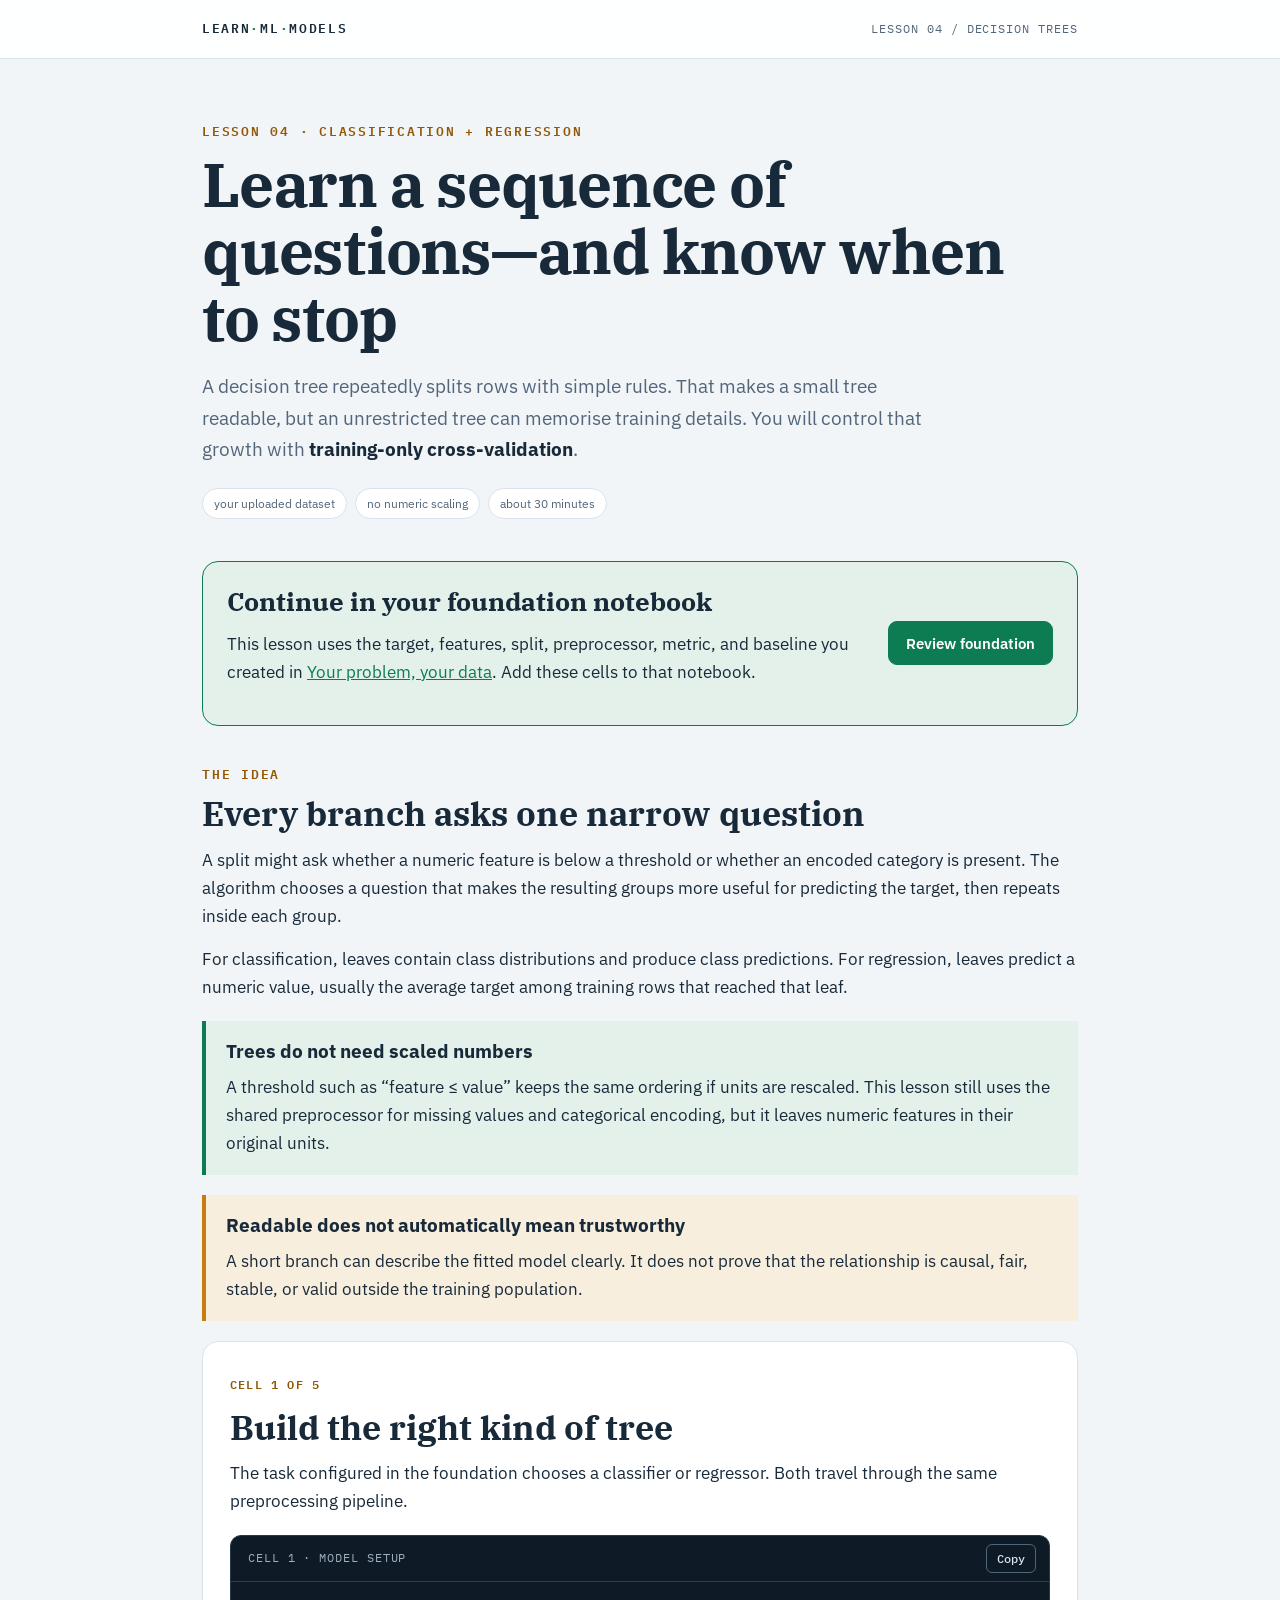
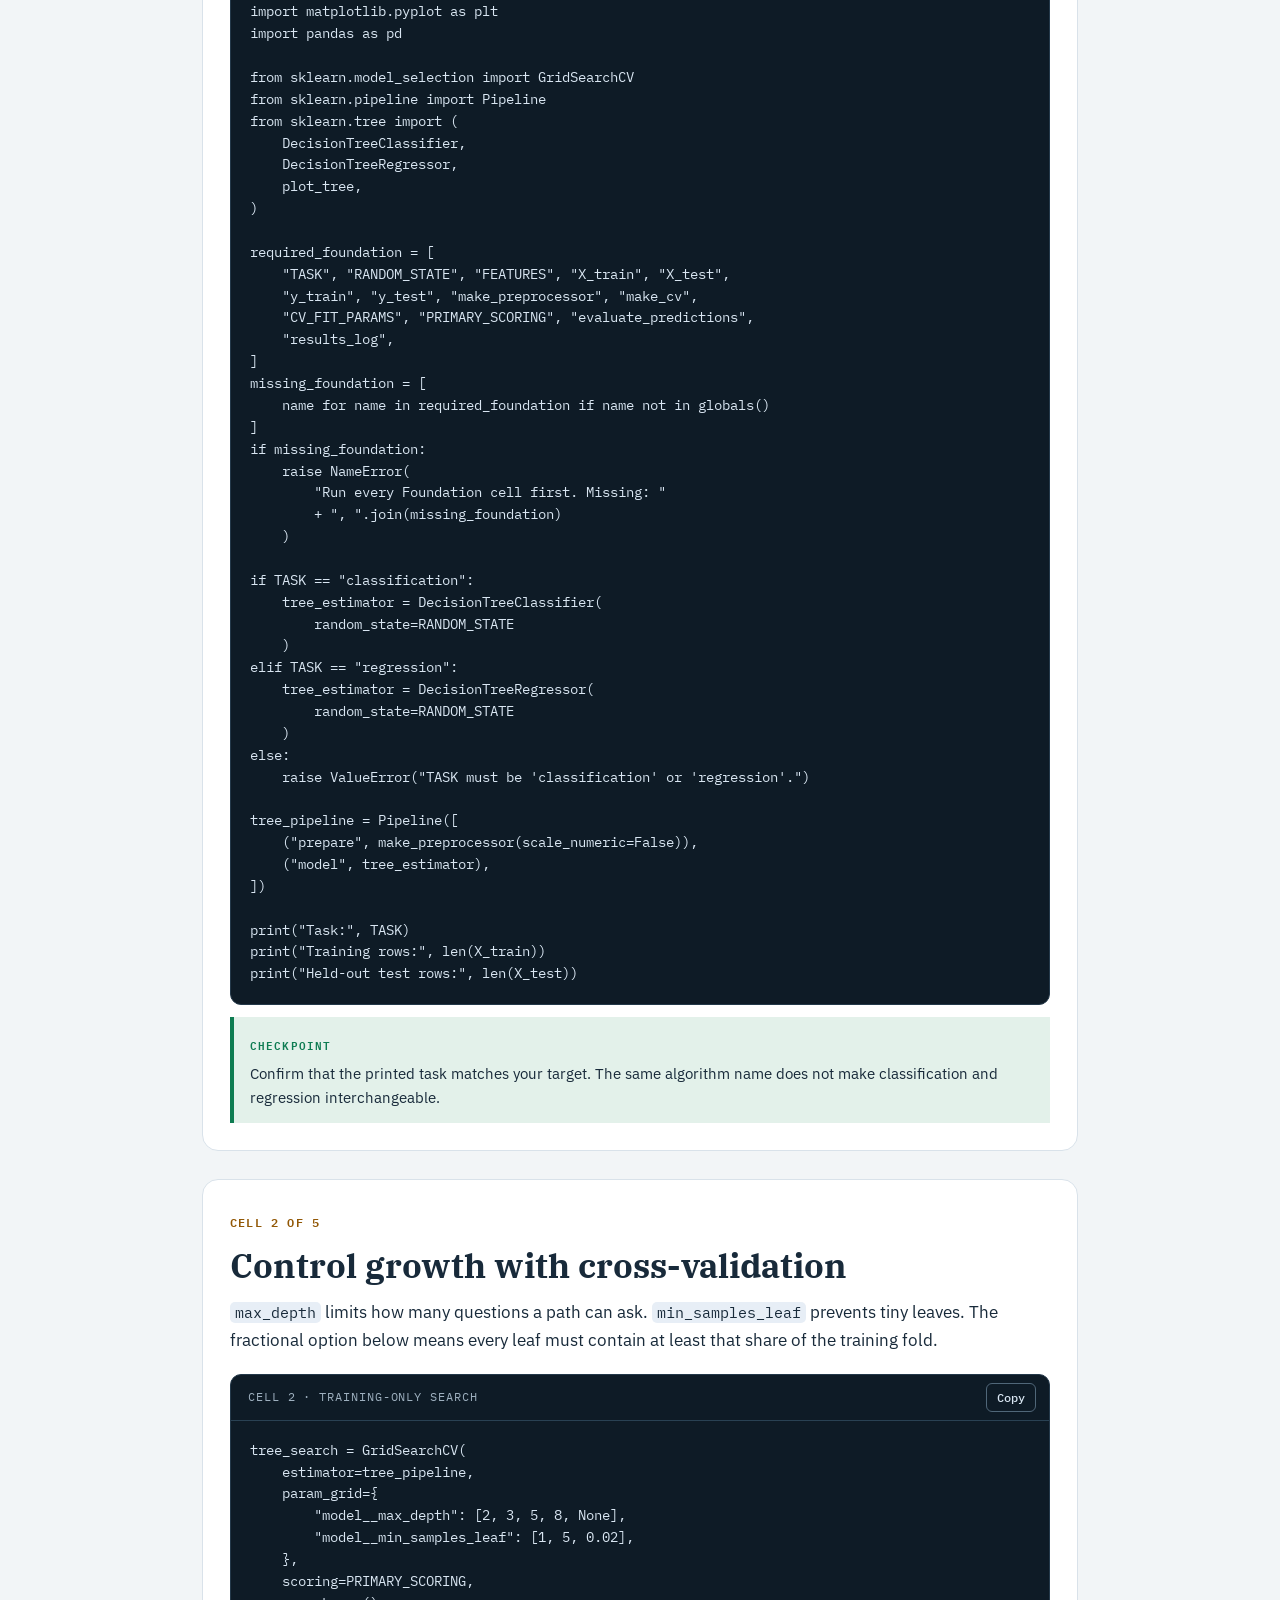
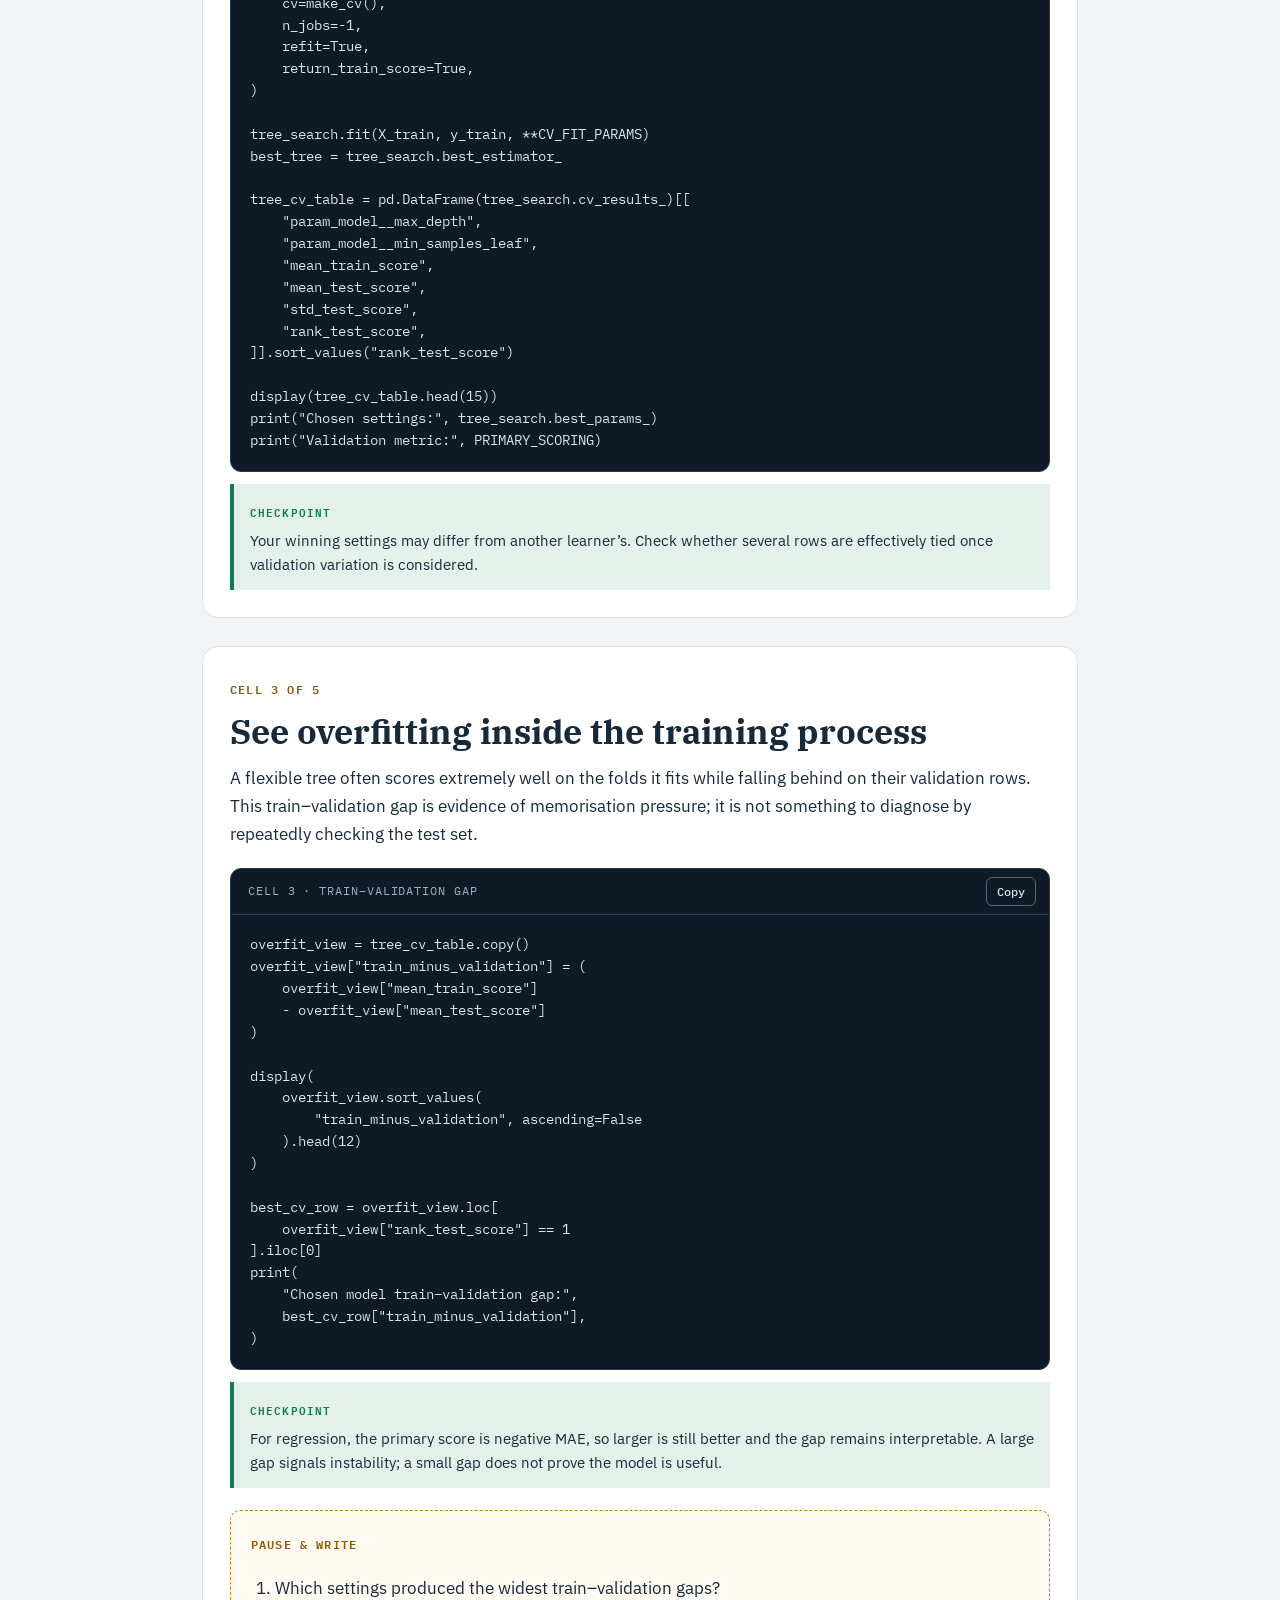
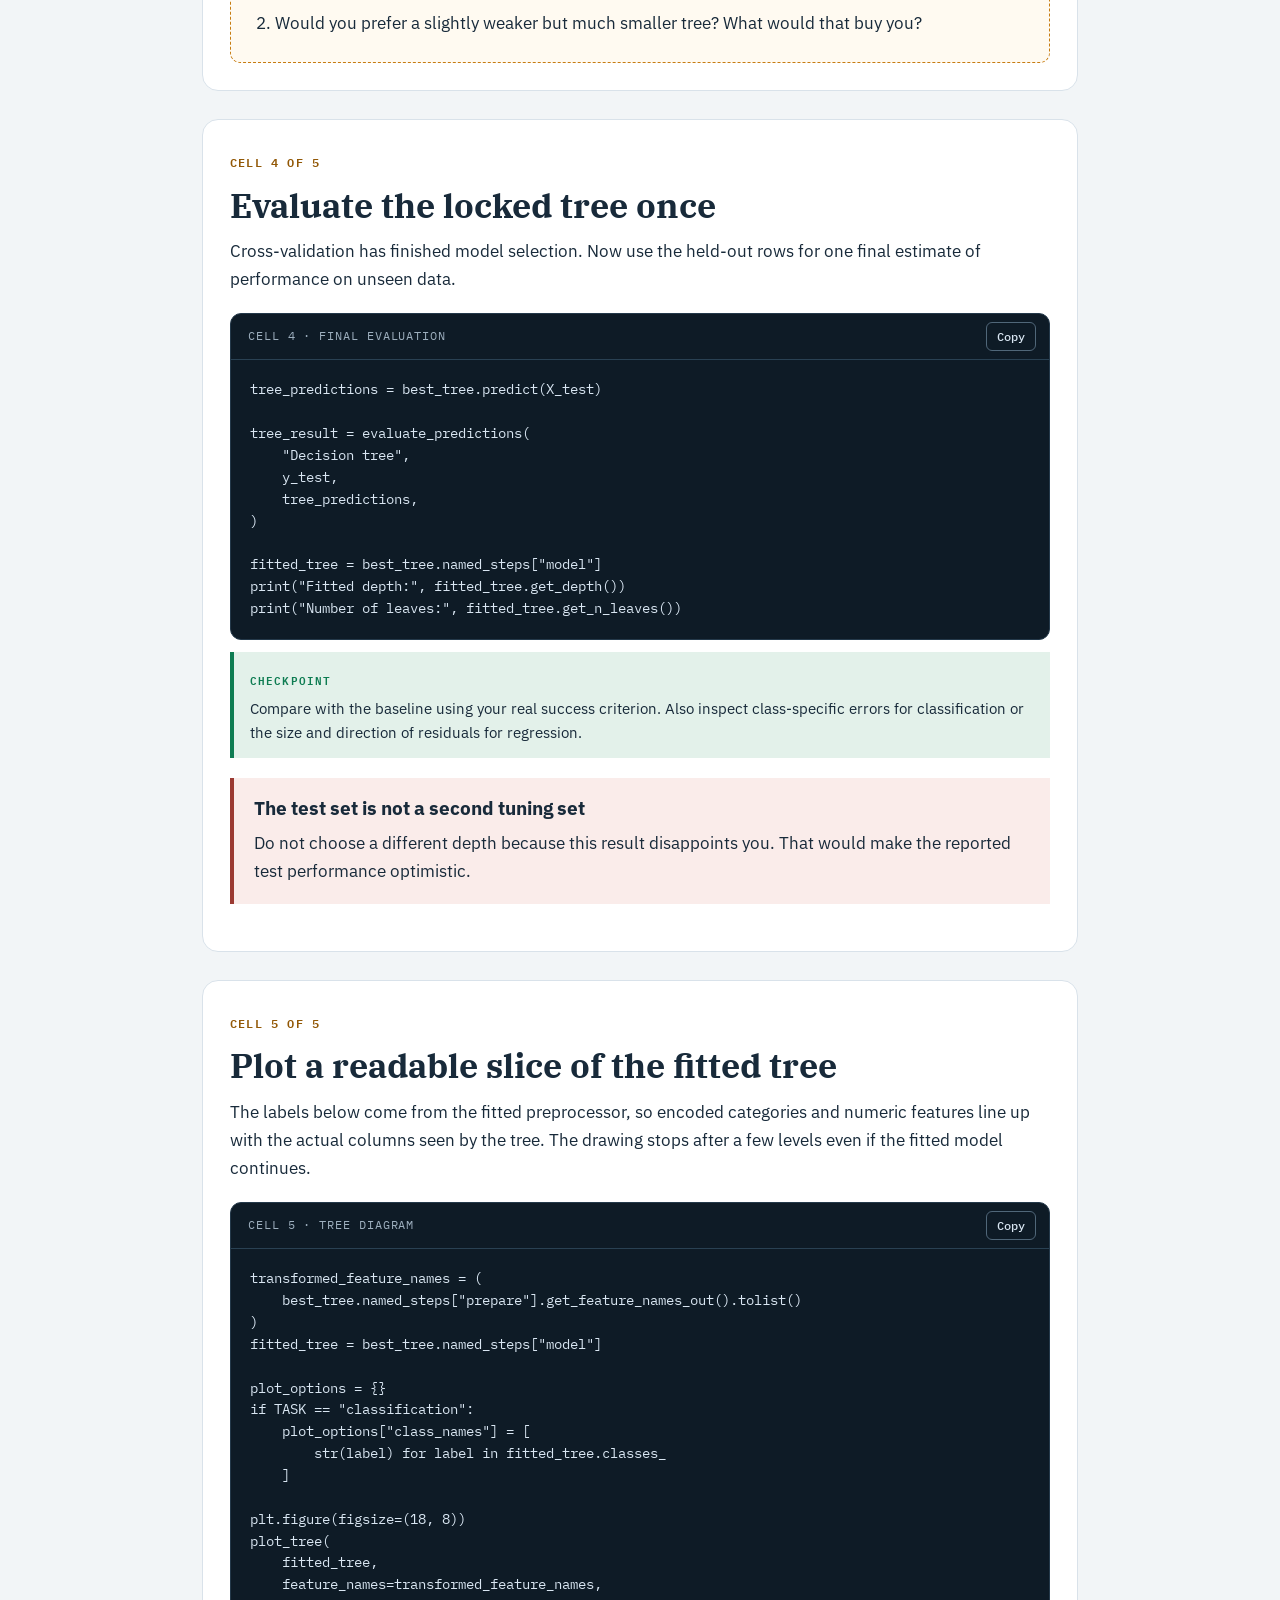
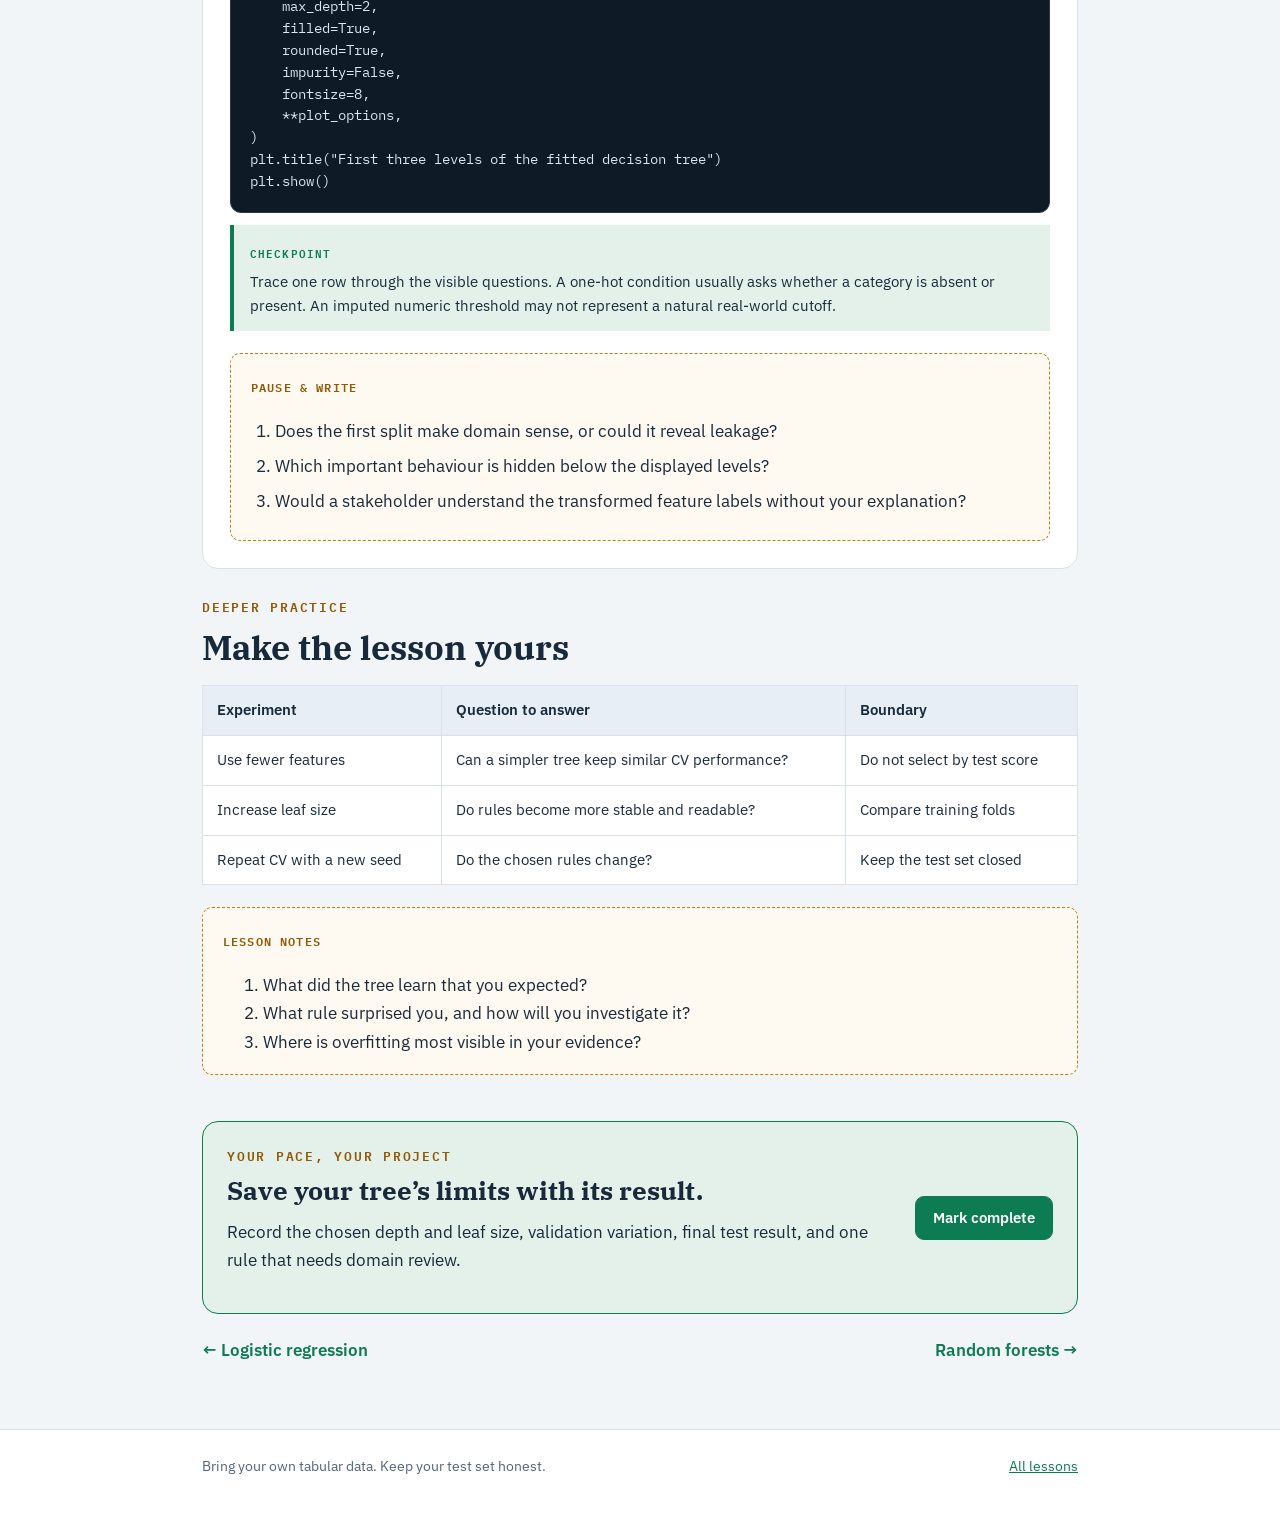
==== commit fd78156f: "Make course generic for learner datasets" ====
--- a/decision-trees/index.html
+++ b/decision-trees/index.html
@@ -1,666 +1,328 @@
 <!DOCTYPE html>
 <html lang="en">
 <head>
-<meta charset="utf-8">
-<meta name="viewport" content="width=device-width, initial-scale=1">
-<title>Decision Trees, step by step — Learn ML Models</title>
-<meta name="description" content="Lesson 04: train a decision tree in Google Colab on real Indian bulk &amp; block deals, draw its entire brain with plot_tree, and catch it memorising. Plain language, copyable code.">
-<link rel="preconnect" href="https://fonts.googleapis.com">
-<link rel="preconnect" href="https://fonts.gstatic.com" crossorigin>
-<link href="https://fonts.googleapis.com/css2?family=IBM+Plex+Serif:wght@500;600&family=IBM+Plex+Sans:wght@400;500;600&family=IBM+Plex+Mono:wght@400;500;600&display=swap" rel="stylesheet">
-<style>
-:root{
-  --paper:#F2F5F7; --card:#FFFFFF; --ink:#182A3A; --muted:#52657A;
-  --terminal:#0E1B26; --terminal-ink:#D9E6F2; --comment:#7E97AB;
-  --green:#0E7C52; --green-soft:#E3F1EA; --saffron:#C77C11; --saffron-text:#9A5F0A; --saffron-soft:#F8EEDD;
-  --rule:#D9E2EA; --receipt:#FBFDFE;
-}
-*{margin:0;padding:0;box-sizing:border-box}
-html{scroll-behavior:smooth;scroll-padding-top:72px}
-@media (prefers-reduced-motion: reduce){ html{scroll-behavior:auto} *{transition:none!important} }
-body{
-  background:var(--paper); color:var(--ink);
-  font-family:"IBM Plex Sans",system-ui,sans-serif;
-  font-size:17px; line-height:1.65;
-}
-a{color:var(--green)}
-a:focus-visible,button:focus-visible{outline:3px solid var(--saffron);outline-offset:2px}
-
-.topbar{
-  border-bottom:1px solid var(--rule); background:var(--card);
-  position:sticky; top:0; z-index:10;
-}
-.topbar-inner{
-  max-width:840px;margin:0 auto;padding:14px 20px;
-  display:flex;justify-content:space-between;align-items:baseline;gap:12px;
-}
-.wordmark{
-  font-family:"IBM Plex Mono",monospace;font-weight:600;font-size:14px;
-  letter-spacing:.14em;text-decoration:none;color:var(--ink);
-}
-.wordmark span{color:var(--green)}
-.lesson-tag{font-family:"IBM Plex Mono",monospace;font-size:12px;letter-spacing:.1em;color:var(--muted)}
-
-.wrap{max-width:840px;margin:0 auto;padding:0 20px}
-
-/* ---------- hero ---------- */
-.hero{padding:56px 0 40px}
-.eyebrow{
-  font-family:"IBM Plex Mono",monospace;font-size:13px;font-weight:500;
-  letter-spacing:.16em;color:var(--saffron-text);text-transform:uppercase;
-}
-h1{
-  font-family:"IBM Plex Serif",Georgia,serif;font-weight:600;
-  font-size:clamp(34px,6vw,52px);line-height:1.12;margin:10px 0 16px;
-  letter-spacing:-.01em;
-}
-.lede{font-size:19px;color:var(--muted);max-width:60ch}
-.lede strong{color:var(--ink)}
-.meta-chips{display:flex;flex-wrap:wrap;gap:10px;margin:22px 0 26px}
-.chip{
-  font-family:"IBM Plex Mono",monospace;font-size:13px;
-  background:var(--card);border:1px solid var(--rule);border-radius:999px;
-  padding:6px 14px;color:var(--muted);
-}
-.cta-row{display:flex;flex-wrap:wrap;gap:12px}
-.btn{
-  display:inline-block;text-decoration:none;font-weight:600;font-size:16px;
-  padding:12px 22px;border-radius:8px;transition:transform .12s ease;
-}
-.btn:hover{transform:translateY(-1px)}
-.btn-primary{background:var(--green);color:#fff}
-.btn-ghost{background:var(--card);color:var(--ink);border:1px solid var(--rule)}
-
-/* ---------- sections ---------- */
-section{padding:36px 0}
-h2{
-  font-family:"IBM Plex Serif",Georgia,serif;font-weight:600;
-  font-size:clamp(24px,4vw,32px);line-height:1.2;margin-bottom:14px;
-}
-h3{font-size:19px;font-weight:600;margin:26px 0 8px}
-p{margin:12px 0;max-width:68ch}
-ul,ol{margin:12px 0 12px 24px;max-width:66ch}
-li{margin:6px 0}
-.divider{border:none;border-top:1px solid var(--rule);margin:12px 0}
-
-/* ---------- idea figure ---------- */
-.figure-card{
-  background:var(--card);border:1px solid var(--rule);border-radius:12px;
-  padding:26px 22px 18px;margin:20px 0;
-}
-.figure-card svg{width:100%;height:auto;display:block}
-.figcap{
-  font-family:"IBM Plex Mono",monospace;font-size:13px;color:var(--muted);
-  text-align:center;margin-top:12px;
-}
-
-/* ---------- definition cards ---------- */
-.def-grid{display:grid;grid-template-columns:1fr 1fr;gap:14px;margin:18px 0}
-@media (max-width:640px){.def-grid{grid-template-columns:1fr}}
-.def{border-radius:12px;padding:18px 20px;border:1px solid var(--rule)}
-.def h4{font-family:"IBM Plex Mono",monospace;font-size:14px;letter-spacing:.12em;margin-bottom:8px}
-.def p{font-size:15.5px;margin:0}
-.def-bulk{background:var(--saffron-soft)} .def-bulk h4{color:var(--saffron)}
-.def-block{background:var(--green-soft)} .def-block h4{color:var(--green)}
-
-/* ---------- steps ---------- */
-.step{
-  background:var(--card);border:1px solid var(--rule);border-radius:14px;
-  padding:28px 26px;margin:26px 0;
-}
-@media (max-width:640px){.step{padding:22px 16px}}
-.step-chip{
-  display:inline-block;font-family:"IBM Plex Mono",monospace;font-weight:600;
-  font-size:12.5px;letter-spacing:.14em;color:#fff;background:var(--ink);
-  border-radius:6px;padding:4px 10px;margin-bottom:10px;
-}
-.step h3{font-family:"IBM Plex Serif",Georgia,serif;font-size:23px;font-weight:600;margin:0 0 8px}
-.step p{font-size:16.5px}
-
-/* ---------- code cards ---------- */
-.codecard{
-  background:var(--terminal);border-radius:10px;margin:18px 0 0;
-  position:relative;overflow:hidden;
-}
-.codecard-head{
-  display:flex;justify-content:space-between;align-items:center;
-  padding:8px 14px;border-bottom:1px solid rgba(217,230,242,.12);
-}
-.codecard-title{
-  font-family:"IBM Plex Mono",monospace;font-size:12px;letter-spacing:.1em;
-  color:var(--comment);
-}
-.copy{
-  font-family:"IBM Plex Mono",monospace;font-size:12.5px;font-weight:600;
-  color:var(--terminal-ink);background:rgba(217,230,242,.1);
-  border:1px solid rgba(217,230,242,.25);border-radius:6px;
-  padding:5px 12px;cursor:pointer;transition:background .12s ease;
-}
-.copy:hover{background:rgba(217,230,242,.22)}
-.copy.done{color:#8CE0B0;border-color:#8CE0B0}
-.codecard pre{
-  padding:16px 18px;overflow-x:auto;
-}
-.codecard code{
-  font-family:"IBM Plex Mono",monospace;font-size:14px;line-height:1.6;
-  color:var(--terminal-ink);white-space:pre;
-}
-
-/* ---------- receipts (expected output) ---------- */
-.receipt{
-  background:var(--receipt);border:1.5px dashed var(--rule);border-top:none;
-  border-radius:0 0 10px 10px;padding:14px 18px 16px;margin-bottom:6px;
-}
-.receipt-label{
-  font-family:"IBM Plex Mono",monospace;font-size:11.5px;font-weight:600;
-  letter-spacing:.16em;color:var(--green);margin-bottom:8px;
-}
-.receipt pre{
-  font-family:"IBM Plex Mono",monospace;font-size:13.5px;line-height:1.55;
-  color:var(--ink);overflow-x:auto;white-space:pre;
-}
-.receipt .note{font-size:14px;color:var(--muted);margin:8px 0 0}
-
-/* ---------- tables ---------- */
-.tablewrap{overflow-x:auto;margin:16px 0}
-table{border-collapse:collapse;font-size:15px;min-width:420px}
-th,td{border:1px solid var(--rule);padding:9px 14px;text-align:left;background:var(--card)}
-th{font-family:"IBM Plex Mono",monospace;font-size:13px;letter-spacing:.06em;background:var(--paper)}
-td strong{font-weight:600}
-
-/* ---------- callouts ---------- */
-.callout{
-  border-left:4px solid var(--saffron);background:var(--saffron-soft);
-  border-radius:0 10px 10px 0;padding:14px 18px;margin:18px 0;font-size:16px;
-}
-.callout-green{border-left-color:var(--green);background:var(--green-soft)}
-.callout p{margin:6px 0;font-size:16px}
-
-footer{
-  border-top:1px solid var(--rule);margin-top:40px;padding:28px 0 48px;
-  color:var(--muted);font-size:14.5px;
-}
-footer a{color:var(--muted)}
-.foot-inner{max-width:840px;margin:0 auto;padding:0 20px;display:flex;flex-wrap:wrap;gap:8px 24px;justify-content:space-between}
-</style>
+  <meta charset="utf-8">
+  <meta name="viewport" content="width=device-width, initial-scale=1">
+  <title>Decision trees with your data · Learn ML Models</title>
+  <meta name="description" content="A self-paced, bring-your-own-data lesson on decision trees for classification and regression, cross-validation, visualisation, and overfitting.">
+  <link rel="preconnect" href="https://fonts.googleapis.com">
+  <link rel="preconnect" href="https://fonts.gstatic.com" crossorigin>
+  <link href="https://fonts.googleapis.com/css2?family=IBM+Plex+Mono:wght@400;500;600&amp;family=IBM+Plex+Sans:wght@400;500;600&amp;family=IBM+Plex+Serif:wght@500;600&amp;display=swap" rel="stylesheet">
+  <link rel="stylesheet" href="../assets/course.css">
 </head>
 <body>
-
-<nav class="topbar">
-  <div class="topbar-inner">
-    <a class="wordmark" href="../">LEARN<span>·</span>ML<span>·</span>MODELS</a>
-    <span class="lesson-tag">LESSON 04 / TREES</span>
-  </div>
-</nav>
-
-<header class="hero wrap">
-  <p class="eyebrow">Lesson 04 · Classification</p>
-  <h1>Decision trees: the model that shows its working</h1>
-  <p class="lede">In Lesson 01, KNN gave you good answers but could never explain them. Today's model is the opposite personality: a <strong>decision tree</strong> plays 20 Questions with the same 1,19,156 real bulk &amp; block deals — and then <strong>shows you every question it asked</strong>, in one picture you can read like a flowchart.</p>
-  <div class="meta-chips">
-    <span class="chip">⏱ about 25 minutes</span>
-    <span class="chip">🌳 a model whose mind you can read</span>
-    <span class="chip">📊 same NSE &amp; BSE deals as Lesson 01</span>
-  </div>
-  <div class="cta-row">
-    <a class="btn btn-primary" href="#start">Start the lesson ↓</a>
-  </div>
-</header>
-
-<main class="wrap">
-
-<section id="idea">
-  <h2>The whole idea, in one picture</h2>
-  <p>Think of the party game <strong>20 Questions</strong>: one person thinks of something, and you narrow it down with yes/no questions — "Is it living?", "Is it bigger than a fridge?" A good player doesn't ask random questions; each question is chosen to <strong>split the possibilities as cleanly as possible</strong>.</p>
-  <p>A decision tree is a machine that <em>learns</em> which yes/no questions to ask about your data, and in what order. Training means: try every possible question ("is the price above ₹X?") on the training deals, keep the one that best separates BULK from BLOCK, then repeat inside each half. To classify a new deal, just walk it down the questions until it lands in a verdict box (a <strong>leaf</strong>).</p>
-
-  <div class="figure-card">
-    <svg viewBox="0 0 760 330" role="img" aria-label="A small decision tree: the root asks whether price is at most ₹319.30. The yes side asks whether value is at most ₹9.79 crore, leading to a mostly-BULK verdict or one more question. The no side asks whether price is at most ₹954.80, leading to one more question or a mostly-BLOCK verdict.">
-      <!-- connectors -->
-      <g stroke="#D9E2EA" stroke-width="2" fill="none">
-        <path d="M380 78 L190 138"/>
-        <path d="M380 78 L570 138"/>
-        <path d="M190 182 L95 242"/>
-        <path d="M190 182 L285 242"/>
-        <path d="M570 182 L475 242"/>
-        <path d="M570 182 L665 242"/>
-      </g>
-      <!-- YES/NO labels -->
-      <g font-family="IBM Plex Mono, monospace" font-size="12" fill="#52657A">
-        <text x="262" y="100" text-anchor="middle">YES</text>
-        <text x="498" y="100" text-anchor="middle">NO</text>
-        <text x="122" y="216" text-anchor="middle">YES</text>
-        <text x="258" y="216" text-anchor="middle">NO</text>
-        <text x="502" y="216" text-anchor="middle">YES</text>
-        <text x="638" y="216" text-anchor="middle">NO</text>
-      </g>
-      <!-- root -->
-      <rect x="270" y="34" width="220" height="44" rx="8" fill="#0E1B26"/>
-      <text x="380" y="61" font-family="IBM Plex Mono, monospace" font-size="14" fill="#D9E6F2" text-anchor="middle">price ≤ ₹319.30 ?</text>
-      <!-- level 2 -->
-      <rect x="75" y="140" width="230" height="42" rx="8" fill="#FFFFFF" stroke="#D9E2EA" stroke-width="2"/>
-      <text x="190" y="166" font-family="IBM Plex Mono, monospace" font-size="13.5" fill="#182A3A" text-anchor="middle">value ≤ ₹9.79 crore ?</text>
-      <rect x="455" y="140" width="230" height="42" rx="8" fill="#FFFFFF" stroke="#D9E2EA" stroke-width="2"/>
-      <text x="570" y="166" font-family="IBM Plex Mono, monospace" font-size="13.5" fill="#182A3A" text-anchor="middle">price ≤ ₹954.80 ?</text>
-      <!-- leaves -->
-      <rect x="25" y="244" width="140" height="40" rx="8" fill="#F8EEDD" stroke="#C77C11" stroke-width="2"/>
-      <text x="95" y="269" font-family="IBM Plex Mono, monospace" font-size="13" fill="#9A5F0A" text-anchor="middle">mostly BULK</text>
-      <rect x="215" y="244" width="140" height="40" rx="8" fill="#FFFFFF" stroke="#D9E2EA" stroke-width="2"/>
-      <text x="285" y="264" font-family="IBM Plex Mono, monospace" font-size="12" fill="#52657A" text-anchor="middle">one more</text>
-      <text x="285" y="278" font-family="IBM Plex Mono, monospace" font-size="12" fill="#52657A" text-anchor="middle">question…</text>
-      <rect x="405" y="244" width="140" height="40" rx="8" fill="#FFFFFF" stroke="#D9E2EA" stroke-width="2"/>
-      <text x="475" y="264" font-family="IBM Plex Mono, monospace" font-size="12" fill="#52657A" text-anchor="middle">one more</text>
-      <text x="475" y="278" font-family="IBM Plex Mono, monospace" font-size="12" fill="#52657A" text-anchor="middle">question…</text>
-      <rect x="595" y="244" width="140" height="40" rx="8" fill="#E3F1EA" stroke="#0E7C52" stroke-width="2"/>
-      <text x="665" y="269" font-family="IBM Plex Mono, monospace" font-size="13" fill="#0E7C52" text-anchor="middle">mostly BLOCK</text>
-    </svg>
-    <p class="figcap">Not an invented example: these are the actual first two rounds of questions the tree you'll train in Step 5 chooses to ask. The two verdict boxes summarise where those regions end up — in the full tree, each of them asks one more question before deciding, just like the middle two.</p>
-  </div>
-  <p>Notice what that root question already tells you: cheap-per-share deals lean BULK, pricier ones lean BLOCK. No human suggested that — the tree measured it. That transparency is the superpower of today's model.</p>
-</section>
-
-<section id="mission">
-  <h2>Same mission as Lesson 01, new brain</h2>
-  <p>We're again predicting whether a large trade was published as a <strong>BULK</strong> or a <strong>BLOCK</strong> deal, using only three numbers: quantity, price per share, and total value in crore. Quick reminder:</p>
-  <div class="def-grid">
-    <div class="def def-bulk">
-      <h4>BULK DEAL</h4>
-      <p>More than 0.5% of a company's shares traded over a normal trading day. Big, but spread out.</p>
+  <nav class="topbar" aria-label="Course navigation">
+    <div class="topbar-inner">
+      <a class="wordmark" href="../">LEARN<span>·</span>ML<span>·</span>MODELS</a>
+      <span class="lesson-tag">LESSON 04 / DECISION TREES</span>
     </div>
-    <div class="def def-block">
-      <h4>BLOCK DEAL</h4>
-      <p>One giant, pre-negotiated trade in a special window. These tend to be much bigger in value.</p>
+  </nav>
+
+  <header class="hero wrap">
+    <p class="eyebrow">Lesson 04 · Classification + Regression</p>
+    <h1>Learn a sequence of questions—and know when to stop</h1>
+    <p class="lede">A decision tree repeatedly splits rows with simple rules. That makes a small tree readable, but an unrestricted tree can memorise training details. You will control that growth with <strong>training-only cross-validation</strong>.</p>
+    <div class="meta-chips">
+      <span class="chip">your uploaded dataset</span>
+      <span class="chip">no numeric scaling</span>
+      <span class="chip">about 30 minutes</span>
     </div>
-  </div>
-  <p>Because we keep the data preparation <strong>identical</strong> to Lesson 01 — same balancing, same 75/25 split, same <code style="font-family:'IBM Plex Mono',monospace;font-size:15px">random_state=42</code> — today's score is directly comparable with KNN's <strong>79.8%</strong>. May the best model win.</p>
-</section>
-
-<section id="start">
-  <h2>Before you start: open Google Colab</h2>
-  <p>You know the drill from Lesson 01 — Colab is a free website from Google that runs Python in your browser, nothing to install:</p>
-  <ol>
-    <li>Go to <a href="https://colab.research.google.com">colab.research.google.com</a> and sign in with any Google account.</li>
-    <li>Click <strong>+ New notebook</strong>.</li>
-    <li>Paste each step below into its own cell (the <strong>Copy</strong> button does it in one click), press <strong>▶</strong> or <strong>Shift + Enter</strong> to run, then click <strong>+ Code</strong> for the next cell — and check your output against the <strong>"what you should see"</strong> slip.</li>
-  </ol>
-  <div class="callout callout-green">
-    <p><strong>Two things worth knowing before you start:</strong></p>
-    <ul style="margin:8px 0 4px 22px">
-      <li>The first cell takes a few extra seconds while Colab connects to a computer in the cloud. Not broken, just warming up.</li>
-      <li>Cells build on earlier cells, so <strong>run them in order</strong>. If you ever see an error like <em>NameError: name 'deals' is not defined</em>, or Colab says the runtime disconnected, just click <strong>Runtime → Run all</strong> in the menu — everything comes back in under a minute.</li>
-    </ul>
-  </div>
-</section>
-
-<!-- ================= STEP 1 ================= -->
-<div class="step">
-  <span class="step-chip">STEP 1 OF 9</span>
-  <h3>Load the toolbox</h3>
-  <p>Almost the same toolbox as Lesson 01, with two swaps: the model is now <code style="font-family:'IBM Plex Mono',monospace;font-size:15px">DecisionTreeClassifier</code>, and we bring in <code style="font-family:'IBM Plex Mono',monospace;font-size:15px">plot_tree</code> — the tool that draws the model's entire brain. One thing is <em>missing</em>, deliberately. See if you can spot it; we'll talk about it after Step 4.</p>
-  <div class="codecard">
-    <div class="codecard-head"><span class="codecard-title">CELL 1 · PYTHON</span><button class="copy" type="button">Copy</button></div>
-    <pre><code># Step 1: Load our toolbox
-import pandas as pd                                     # works with tables of data (like Excel)
-from sklearn.model_selection import train_test_split    # splits data into train / test
-from sklearn.tree import DecisionTreeClassifier, plot_tree   # the tree model + a tool to draw it
-from sklearn.metrics import (accuracy_score, classification_report,
-                             ConfusionMatrixDisplay)    # report cards for the model
-import matplotlib.pyplot as plt                         # draws charts
-
-print("Toolbox ready!")</code></pre>
-  </div>
-  <div class="receipt">
-    <div class="receipt-label">WHAT YOU SHOULD SEE</div>
-    <pre>Toolbox ready!</pre>
-  </div>
-</div>
-
-<!-- ================= STEP 2 ================= -->
-<div class="step">
-  <span class="step-chip">STEP 2 OF 9</span>
-  <h3>Load the dataset</h3>
-  <p>Same dataset as Lesson 01: every published bulk &amp; block deal on the Indian exchanges from 2020 to today, straight from GitHub into a table called <code style="font-family:'IBM Plex Mono',monospace;font-size:15px">deals</code>.</p>
-  <div class="codecard">
-    <div class="codecard-head"><span class="codecard-title">CELL 2 · PYTHON</span><button class="copy" type="button">Copy</button></div>
-    <pre><code># Step 2: Load the dataset (same one as Lesson 01)
-url = "https://raw.githubusercontent.com/Sreenivas-Sadhu-Prabhakara/learn-ml-models/main/data/india_bulk_block_deals.csv"
-deals = pd.read_csv(url)
-
-print("Number of deals:", len(deals))
-deals.head()   # shows the first 5 rows</code></pre>
-  </div>
-  <div class="receipt">
-    <div class="receipt-label">WHAT YOU SHOULD SEE</div>
-    <pre>Number of deals: 119156</pre>
-    <p class="note">…followed by a table showing the first 5 deals. The columns that matter today: <strong>deal_type</strong> (BULK or BLOCK — the answer we'll predict), <strong>quantity</strong>, <strong>price_inr</strong> and <strong>trade_value_crore</strong> (the three clues).</p>
-  </div>
-</div>
-
-<!-- ================= STEP 3 ================= -->
-<div class="step">
-  <span class="step-chip">STEP 3 OF 9</span>
-  <h3>Balance the contest, exactly like Lesson 01</h3>
-  <p>Remember the trap: about 92% of deals are BULK, so a lazy model shouting "BULK!" scores 92% while learning nothing. Same fix as before — keep all 8,938 BLOCK deals and randomly pick 8,938 BULK deals to match, so blind guessing scores only 50%.</p>
-  <div class="codecard">
-    <div class="codecard-head"><span class="codecard-title">CELL 3 · PYTHON</span><button class="copy" type="button">Copy</button></div>
-    <pre><code># Step 3: Balance the dataset — equal number of BULK and BLOCK deals
-block_deals = deals[deals["deal_type"] == "BLOCK"]
-bulk_deals  = deals[deals["deal_type"] == "BULK"].sample(n=len(block_deals), random_state=42)
-
-data = pd.concat([block_deals, bulk_deals])
-data["deal_type"].value_counts()</code></pre>
-  </div>
-  <div class="receipt">
-    <div class="receipt-label">WHAT YOU SHOULD SEE</div>
-    <pre>deal_type
-BLOCK    8938
-BULK     8938
-Name: count, dtype: int64</pre>
-    <p class="note"><code style="font-family:'IBM Plex Mono',monospace;font-size:13.5px">random_state=42</code> means "pick randomly, but the <em>same</em> random deals every time" — it's also why your numbers will match this page (and Lesson 01) exactly.</p>
-  </div>
-</div>
-
-<!-- ================= STEP 4 ================= -->
-<div class="step">
-  <span class="step-chip">STEP 4 OF 9</span>
-  <h3>Choose the clues, then split 75/25</h3>
-  <p>Same three clues (<strong>X</strong>), same answer column (<strong>y</strong>), and the same honesty rule: 75% of deals for studying, 25% locked away as the final exam the model never sees while learning.</p>
-  <div class="codecard">
-    <div class="codecard-head"><span class="codecard-title">CELL 4 · PYTHON</span><button class="copy" type="button">Copy</button></div>
-    <pre><code># Step 4: Choose the clues, then split 75% training / 25% testing
-features = ["quantity", "price_inr", "trade_value_crore"]
-
-X = data[features]       # the clues
-y = data["deal_type"]    # the answer
-
-X_train, X_test, y_train, y_test = train_test_split(
-    X, y,
-    train_size=0.75,     # 75% training, 25% testing
-    random_state=42,     # same split for everyone
-    stratify=y,          # keep the 50/50 mix in both halves
-)
-
-print("Deals for training:", len(X_train))
-print("Deals for testing: ", len(X_test))</code></pre>
-  </div>
-  <div class="receipt">
-    <div class="receipt-label">WHAT YOU SHOULD SEE</div>
-    <pre>Deals for training: 13407
-Deals for testing:  4469</pre>
-    <p class="note">Identical numbers to Lesson 01 — same 13,407 study deals, same 4,469 exam deals. A fair rematch.</p>
-  </div>
-</div>
-
-<section id="noscaler">
-  <h2>The step we're deliberately skipping</h2>
-  <p>Spotted what's missing from the toolbox? <strong>There's no StandardScaler.</strong> Remember Step 7 of the KNN lesson — the one that put quantity, price and value "on the same scale", and was worth eight percentage points of accuracy (79.8% with it, 71.8% without)?</p>
-  <p><strong>Trees simply don't need it.</strong> KNN measures <em>distance</em>, so a column full of giant numbers (quantity in crores of shares) bullies the calculation. But a tree only asks yes/no questions like <em>"is the value above ₹120 crore?"</em> — and that's the same question in any units. Rescale the column, and the threshold rescales with it; every deal still answers the same way, so the tree makes the exact same decisions. Sorting people by height works identically whether you measure in feet or centimetres.</p>
-  <div class="callout callout-green">
-    <p><strong>Rule of thumb worth keeping:</strong> models that measure <em>distance</em> (like KNN) need scaling. Models that ask <em>threshold questions</em> (trees, and the forests built from them) don't care. Knowing <em>why</em> a prep step exists tells you when you can skip it.</p>
-  </div>
-</section>
-
-<!-- ================= STEP 5 ================= -->
-<div class="step">
-  <span class="step-chip">STEP 5 OF 9</span>
-  <h3>Train a small tree and take the exam</h3>
-  <p><code style="font-family:'IBM Plex Mono',monospace;font-size:15px">max_depth=3</code> means the tree may ask at most <strong>3 questions</strong> before it must give a verdict on a deal. Keep that dial in mind — it becomes the whole story in Steps 7 and 8. Training and testing happen in one go, on the raw, unscaled numbers.</p>
-  <div class="codecard">
-    <div class="codecard-head"><span class="codecard-title">CELL 5 · PYTHON</span><button class="copy" type="button">Copy</button></div>
-    <pre><code># Step 5: Train a small decision tree (3 questions deep) and take the exam
-tree = DecisionTreeClassifier(max_depth=3, random_state=42)
-tree.fit(X_train, y_train)          # raw numbers — no scaler, trees don't need one
-
-predictions = tree.predict(X_test)
-accuracy = accuracy_score(y_test, predictions)
-print(f"Accuracy: {accuracy:.1%}")</code></pre>
-  </div>
-  <div class="receipt">
-    <div class="receipt-label">WHAT YOU SHOULD SEE</div>
-    <pre>Accuracy: 78.7%</pre>
-  </div>
-  <div class="callout callout-green">
-    <p><strong>Pause on that.</strong> A coin flip scores ~50%. Lesson 01's KNN scored 79.8% — but to do it, KNN needed the scaling step and had to memorise all 13,407 training deals, comparing every new deal against every one of them. This tree gets within about one point of that by asking <strong>at most three yes/no questions</strong> — questions you're about to read with your own eyes.</p>
-  </div>
-</div>
-
-<!-- ================= STEP 6 ================= -->
-<div class="step">
-  <span class="step-chip">STEP 6 OF 9</span>
-  <h3>The headline act: draw the model's entire brain</h3>
-  <p>With KNN, "why did it say BLOCK?" had no real answer — "because 5 similar deals said so" is not an explanation you can put in a report. A decision tree is different. One command draws <strong>every question it learned</strong>:</p>
-  <div class="codecard">
-    <div class="codecard-head"><span class="codecard-title">CELL 6 · PYTHON</span><button class="copy" type="button">Copy</button></div>
-    <pre><code># Step 6: Draw the tree — the model's entire brain in one picture
-plt.figure(figsize=(17, 8))
-plot_tree(tree,
-          feature_names=features,          # label the questions with our column names
-          class_names=["BLOCK", "BULK"],   # label the verdicts
-          filled=True,                     # colour boxes by which answer is winning
-          fontsize=10)
-plt.show()
-
-# Peek inside: what is the very first question the tree asks?
-root_question = features[tree.tree_.feature[0]]
-root_threshold = tree.tree_.threshold[0]
-print(f"Root question: is {root_question} &lt;= {root_threshold:.3f}?")</code></pre>
-  </div>
-  <div class="receipt">
-    <div class="receipt-label">WHAT YOU SHOULD SEE</div>
-    <pre>Root question: is price_inr &lt;= 319.300?</pre>
-    <p class="note">…and above it, the tree itself: a pyramid of question boxes, three questions deep, ending in coloured verdict boxes (orange leaning BLOCK, blue leaning BULK in Colab's default colouring). Each box shows the question, how many training deals reached it (<strong>samples</strong>), and the BLOCK/BULK headcount (<strong>value</strong>).</p>
-  </div>
-
-  <h3 style="font-size:18px;margin-top:26px">Read one path with your own eyes</h3>
-  <p>Let's walk a real deal down your tree — say <strong>7,00,000 shares at ₹550 each, worth ₹38.5 crore</strong>. Follow along in the picture (left branch always means YES):</p>
-  <ol>
-    <li><strong>Root:</strong> "is price_inr ≤ 319.3?" Our price is ₹550 → <strong>NO</strong>, go right. (6,709 of the 13,407 training deals took this branch — 5,156 BLOCK vs 1,553 BULK, so the odds already lean BLOCK.)</li>
-    <li><strong>Question 2:</strong> "is price_inr ≤ 954.8?" ₹550 → <strong>YES</strong>, go left. (3,327 deals here: 2,139 BLOCK vs 1,188 BULK.)</li>
-    <li><strong>Question 3:</strong> "is trade_value_crore ≤ 9.986?" ₹38.5 crore → <strong>NO</strong>, go right.</li>
-    <li><strong>Leaf:</strong> 2,561 training deals landed here — 1,778 BLOCK vs 783 BULK. Majority verdict: <strong>BLOCK</strong>, and about 69% of the deals in this leaf really were BLOCK.</li>
-  </ol>
-  <p>In plain words, the tree taught itself: <em>"a deal priced above ₹319 but below ₹955 per share, worth more than about ₹10 crore, is probably a block deal."</em> That's a rule a human can read, question, and challenge — try doing that with KNN's 13,407 memorised neighbours.</p>
-  <div class="callout">
-    <p><strong>One more thing to notice:</strong> in all three rounds of questions, the tree never once asked about <strong>quantity</strong>. It tried quantity questions during training and found price and value questions split the deals more cleanly. Nobody told it that — it measured it.</p>
-  </div>
-</div>
-
-<!-- ================= STEP 7 ================= -->
-<div class="step">
-  <span class="step-chip">STEP 7 OF 9</span>
-  <h3>Set the tree free — and catch it memorising</h3>
-  <p>If 3 questions score 78.7%, why not let the tree ask as many questions as it wants? <code style="font-family:'IBM Plex Mono',monospace;font-size:15px">max_depth=None</code> removes the limit. This time we'll grade it on <strong>both</strong> papers: the deals it studied (train) and the deals it never saw (test).</p>
-  <div class="codecard">
-    <div class="codecard-head"><span class="codecard-title">CELL 7 · PYTHON</span><button class="copy" type="button">Copy</button></div>
-    <pre><code># Step 7: Remove the depth limit and compare train vs test scores
-deep_tree = DecisionTreeClassifier(max_depth=None, random_state=42)   # no limit!
-deep_tree.fit(X_train, y_train)
-
-train_accuracy = accuracy_score(y_train, deep_tree.predict(X_train))
-test_accuracy  = accuracy_score(y_test,  deep_tree.predict(X_test))
-
-print(f"Score on deals it studied (train): {train_accuracy:.1%}")
-print(f"Score on deals it never saw (test): {test_accuracy:.1%}")
-print("Questions deep:", deep_tree.get_depth())
-print("Leaf verdicts :", deep_tree.get_n_leaves())</code></pre>
-  </div>
-  <div class="receipt">
-    <div class="receipt-label">WHAT YOU SHOULD SEE</div>
-    <pre>Score on deals it studied (train): 99.6%
-Score on deals it never saw (test): 83.0%
-Questions deep: 40
-Leaf verdicts : 2069</pre>
-  </div>
-  <div class="callout">
-    <p><strong>99.6% is the suspicious number here, not the impressive one.</strong> Left unsupervised, the tree grew 40 questions deep with 2,069 separate verdict boxes — roughly one private rule for every 6 training deals. It hasn't found 2,069 insights about Indian markets; it has <strong>memorised the study material</strong>. On deals it never saw, the score is 83.0% — a 16.6-point reality gap. That gap between train and test is the classic fingerprint of <strong>overfitting</strong>: memorising instead of learning.</p>
-    <p><strong>Honest footnote:</strong> 83.0% on the test set is still the best score we've seen — textbooks would promise the test score <em>falls</em> as a model overfits, and here it didn't. Why? Remember from Lesson 01 that this dataset contains near-twin rows (the buy side and sell side of the same trade), so memorising one twin genuinely helps with the other — the same quirk that flattered K = 1. On most real datasets, that crutch doesn't exist. The reliable warning sign to watch is the <strong>gap</strong>, and Step 8 shows it growing.</p>
-  </div>
-</div>
-
-<!-- ================= STEP 8 ================= -->
-<div class="step">
-  <span class="step-chip">STEP 8 OF 9</span>
-  <h3>The depth dial: watch memorising happen in slow motion</h3>
-  <p>Just like Lesson 01 swept the K dial, let's sweep <code style="font-family:'IBM Plex Mono',monospace;font-size:15px">max_depth</code> from 1 to 20 and plot the train score and test score side by side.</p>
-  <div class="codecard">
-    <div class="codecard-head"><span class="codecard-title">CELL 8 · PYTHON</span><button class="copy" type="button">Copy</button></div>
-    <pre><code># Step 8: Try different depths and watch train vs test drift apart
-depths = [1, 2, 3, 4, 5, 6, 8, 10, 15, 20]
-train_scores, test_scores = [], []
-
-for d in depths:
-    model = DecisionTreeClassifier(max_depth=d, random_state=42)
-    model.fit(X_train, y_train)
-    tr = accuracy_score(y_train, model.predict(X_train))
-    te = accuracy_score(y_test,  model.predict(X_test))
-    train_scores.append(tr)
-    test_scores.append(te)
-    print(f"depth = {d:&gt;2}  -&gt;  train {tr:.1%}   test {te:.1%}")
-
-plt.plot(depths, train_scores, marker="o", label="train (deals it studied)")
-plt.plot(depths, test_scores,  marker="o", label="test (deals it never saw)")
-plt.xlabel("max_depth (how many questions the tree may ask)")
-plt.ylabel("Accuracy")
-plt.title("Memorising vs learning")
-plt.legend()
-plt.grid(True, alpha=0.3)
+  </header>
+
+  <main class="wrap">
+    <section class="start-banner">
+      <div>
+        <h2>Continue in your foundation notebook</h2>
+        <p>This lesson uses the target, features, split, preprocessor, metric, and baseline you created in <a href="../start/">Your problem, your data</a>. Add these cells to that notebook.</p>
+      </div>
+      <a class="button" href="../start/">Review foundation</a>
+    </section>
+
+    <section>
+      <p class="eyebrow">THE IDEA</p>
+      <h2>Every branch asks one narrow question</h2>
+      <p>A split might ask whether a numeric feature is below a threshold or whether an encoded category is present. The algorithm chooses a question that makes the resulting groups more useful for predicting the target, then repeats inside each group.</p>
+      <p>For classification, leaves contain class distributions and produce class predictions. For regression, leaves predict a numeric value, usually the average target among training rows that reached that leaf.</p>
+      <div class="callout green">
+        <h3>Trees do not need scaled numbers</h3>
+        <p>A threshold such as “feature ≤ value” keeps the same ordering if units are rescaled. This lesson still uses the shared preprocessor for missing values and categorical encoding, but it leaves numeric features in their original units.</p>
+      </div>
+      <div class="callout">
+        <h3>Readable does not automatically mean trustworthy</h3>
+        <p>A short branch can describe the fitted model clearly. It does not prove that the relationship is causal, fair, stable, or valid outside the training population.</p>
+      </div>
+    </section>
+
+    <section class="step">
+      <span class="step-chip">CELL 1 OF 5</span>
+      <h2>Build the right kind of tree</h2>
+      <p>The task configured in the foundation chooses a classifier or regressor. Both travel through the same preprocessing pipeline.</p>
+      <div class="codecard">
+        <div class="codecard-head">
+          <span>CELL 1 · MODEL SETUP</span>
+          <button class="copy" type="button" aria-label="Copy decision tree setup code">Copy</button>
+        </div>
+        <pre><code>import matplotlib.pyplot as plt
+import pandas as pd
+
+from sklearn.model_selection import GridSearchCV
+from sklearn.pipeline import Pipeline
+from sklearn.tree import (
+    DecisionTreeClassifier,
+    DecisionTreeRegressor,
+    plot_tree,
+)
+
+required_foundation = [
+    "TASK", "RANDOM_STATE", "FEATURES", "X_train", "X_test",
+    "y_train", "y_test", "make_preprocessor", "make_cv",
+    "CV_FIT_PARAMS", "PRIMARY_SCORING", "evaluate_predictions",
+    "results_log",
+]
+missing_foundation = [
+    name for name in required_foundation if name not in globals()
+]
+if missing_foundation:
+    raise NameError(
+        "Run every Foundation cell first. Missing: "
+        + ", ".join(missing_foundation)
+    )
+
+if TASK == "classification":
+    tree_estimator = DecisionTreeClassifier(
+        random_state=RANDOM_STATE
+    )
+elif TASK == "regression":
+    tree_estimator = DecisionTreeRegressor(
+        random_state=RANDOM_STATE
+    )
+else:
+    raise ValueError("TASK must be 'classification' or 'regression'.")
+
+tree_pipeline = Pipeline([
+    ("prepare", make_preprocessor(scale_numeric=False)),
+    ("model", tree_estimator),
+])
+
+print("Task:", TASK)
+print("Training rows:", len(X_train))
+print("Held-out test rows:", len(X_test))</code></pre>
+      </div>
+      <div class="checkpoint">
+        <span>CHECKPOINT</span>
+        <p>Confirm that the printed task matches your target. The same algorithm name does not make classification and regression interchangeable.</p>
+      </div>
+    </section>
+
+    <section class="step">
+      <span class="step-chip">CELL 2 OF 5</span>
+      <h2>Control growth with cross-validation</h2>
+      <p><code>max_depth</code> limits how many questions a path can ask. <code>min_samples_leaf</code> prevents tiny leaves. The fractional option below means every leaf must contain at least that share of the training fold.</p>
+      <div class="codecard">
+        <div class="codecard-head">
+          <span>CELL 2 · TRAINING-ONLY SEARCH</span>
+          <button class="copy" type="button" aria-label="Copy decision tree search code">Copy</button>
+        </div>
+        <pre><code>tree_search = GridSearchCV(
+    estimator=tree_pipeline,
+    param_grid={
+        "model__max_depth": [2, 3, 5, 8, None],
+        "model__min_samples_leaf": [1, 5, 0.02],
+    },
+    scoring=PRIMARY_SCORING,
+    cv=make_cv(),
+    n_jobs=-1,
+    refit=True,
+    return_train_score=True,
+)
+
+tree_search.fit(X_train, y_train, **CV_FIT_PARAMS)
+best_tree = tree_search.best_estimator_
+
+tree_cv_table = pd.DataFrame(tree_search.cv_results_)[[
+    "param_model__max_depth",
+    "param_model__min_samples_leaf",
+    "mean_train_score",
+    "mean_test_score",
+    "std_test_score",
+    "rank_test_score",
+]].sort_values("rank_test_score")
+
+display(tree_cv_table.head(15))
+print("Chosen settings:", tree_search.best_params_)
+print("Validation metric:", PRIMARY_SCORING)</code></pre>
+      </div>
+      <div class="checkpoint">
+        <span>CHECKPOINT</span>
+        <p>Your winning settings may differ from another learner’s. Check whether several rows are effectively tied once validation variation is considered.</p>
+      </div>
+    </section>
+
+    <section class="step">
+      <span class="step-chip">CELL 3 OF 5</span>
+      <h2>See overfitting inside the training process</h2>
+      <p>A flexible tree often scores extremely well on the folds it fits while falling behind on their validation rows. This train–validation gap is evidence of memorisation pressure; it is not something to diagnose by repeatedly checking the test set.</p>
+      <div class="codecard">
+        <div class="codecard-head">
+          <span>CELL 3 · TRAIN–VALIDATION GAP</span>
+          <button class="copy" type="button" aria-label="Copy overfitting analysis code">Copy</button>
+        </div>
+        <pre><code>overfit_view = tree_cv_table.copy()
+overfit_view["train_minus_validation"] = (
+    overfit_view["mean_train_score"]
+    - overfit_view["mean_test_score"]
+)
+
+display(
+    overfit_view.sort_values(
+        "train_minus_validation", ascending=False
+    ).head(12)
+)
+
+best_cv_row = overfit_view.loc[
+    overfit_view["rank_test_score"] == 1
+].iloc[0]
+print(
+    "Chosen model train–validation gap:",
+    best_cv_row["train_minus_validation"],
+)</code></pre>
+      </div>
+      <div class="checkpoint">
+        <span>CHECKPOINT</span>
+        <p>For regression, the primary score is negative MAE, so larger is still better and the gap remains interpretable. A large gap signals instability; a small gap does not prove the model is useful.</p>
+      </div>
+      <div class="reflection">
+        <span>PAUSE &amp; WRITE</span>
+        <ol>
+          <li>Which settings produced the widest train–validation gaps?</li>
+          <li>Would you prefer a slightly weaker but much smaller tree? What would that buy you?</li>
+        </ol>
+      </div>
+    </section>
+
+    <section class="step">
+      <span class="step-chip">CELL 4 OF 5</span>
+      <h2>Evaluate the locked tree once</h2>
+      <p>Cross-validation has finished model selection. Now use the held-out rows for one final estimate of performance on unseen data.</p>
+      <div class="codecard">
+        <div class="codecard-head">
+          <span>CELL 4 · FINAL EVALUATION</span>
+          <button class="copy" type="button" aria-label="Copy final evaluation code">Copy</button>
+        </div>
+        <pre><code>tree_predictions = best_tree.predict(X_test)
+
+tree_result = evaluate_predictions(
+    "Decision tree",
+    y_test,
+    tree_predictions,
+)
+
+fitted_tree = best_tree.named_steps["model"]
+print("Fitted depth:", fitted_tree.get_depth())
+print("Number of leaves:", fitted_tree.get_n_leaves())</code></pre>
+      </div>
+      <div class="checkpoint">
+        <span>CHECKPOINT</span>
+        <p>Compare with the baseline using your real success criterion. Also inspect class-specific errors for classification or the size and direction of residuals for regression.</p>
+      </div>
+      <div class="callout danger">
+        <h3>The test set is not a second tuning set</h3>
+        <p>Do not choose a different depth because this result disappoints you. That would make the reported test performance optimistic.</p>
+      </div>
+    </section>
+
+    <section class="step">
+      <span class="step-chip">CELL 5 OF 5</span>
+      <h2>Plot a readable slice of the fitted tree</h2>
+      <p>The labels below come from the fitted preprocessor, so encoded categories and numeric features line up with the actual columns seen by the tree. The drawing stops after a few levels even if the fitted model continues.</p>
+      <div class="codecard">
+        <div class="codecard-head">
+          <span>CELL 5 · TREE DIAGRAM</span>
+          <button class="copy" type="button" aria-label="Copy decision tree plot code">Copy</button>
+        </div>
+        <pre><code>transformed_feature_names = (
+    best_tree.named_steps["prepare"].get_feature_names_out().tolist()
+)
+fitted_tree = best_tree.named_steps["model"]
+
+plot_options = {}
+if TASK == "classification":
+    plot_options["class_names"] = [
+        str(label) for label in fitted_tree.classes_
+    ]
+
+plt.figure(figsize=(18, 8))
+plot_tree(
+    fitted_tree,
+    feature_names=transformed_feature_names,
+    max_depth=2,
+    filled=True,
+    rounded=True,
+    impurity=False,
+    fontsize=8,
+    **plot_options,
+)
+plt.title("First three levels of the fitted decision tree")
 plt.show()</code></pre>
-  </div>
-  <div class="receipt">
-    <div class="receipt-label">WHAT YOU SHOULD SEE</div>
-    <pre>depth =  1  -&gt;  train 76.9%   test 76.6%
-depth =  2  -&gt;  train 77.7%   test 77.4%
-depth =  3  -&gt;  train 79.3%   test 78.7%
-depth =  4  -&gt;  train 80.5%   test 79.6%
-depth =  5  -&gt;  train 80.6%   test 79.9%
-depth =  6  -&gt;  train 81.3%   test 79.9%
-depth =  8  -&gt;  train 82.6%   test 79.5%
-depth = 10  -&gt;  train 84.9%   test 79.9%
-depth = 15  -&gt;  train 89.9%   test 81.4%
-depth = 20  -&gt;  train 94.7%   test 82.0%</pre>
-    <p class="note">…plus a chart with two lines: train climbing steadily towards 95%, test crawling along around 77–82% underneath.</p>
-  </div>
-  <div class="callout">
-    <p><strong>How to read it:</strong> up to depth 5 or so, both lines rise together — the tree is finding real, general patterns. Beyond that, the train line keeps soaring while the test line crawls: everything in the widening gap is memorisation, not knowledge. And savour the very first row — a tree allowed <em>one single question</em> ("is price_inr ≤ 319.3?") already scores 76.6%, versus 50% for a coin flip. Most of the signal in this problem fits in one question.</p>
-    <p><strong>One honest confession</strong> (same as Lesson 01): to keep this lesson short, we compared depths using the test set. In a real project that's cheating — you'd pick the depth using a separate slice of the <em>training</em> data (a <em>validation set</em>), and touch the test set exactly once, at the very end.</p>
-  </div>
-</div>
-
-<!-- ================= STEP 9 ================= -->
-<div class="step">
-  <span class="step-chip">STEP 9 OF 9</span>
-  <h3>Judge the model properly</h3>
-  <p>Back to our honest little depth-3 tree from Step 5 — the same report cards as Lesson 01, so the two models can be compared face to face.</p>
-
-  <h3 style="font-size:18px;margin-top:22px">9a · The confusion matrix</h3>
-  <p>The 2×2 scoreboard: rows are the <strong>truth</strong>, columns are the model's <strong>guess</strong>. Big numbers on the diagonal = good.</p>
-  <div class="codecard">
-    <div class="codecard-head"><span class="codecard-title">CELL 9 · PYTHON</span><button class="copy" type="button">Copy</button></div>
-    <pre><code># Step 9a: The confusion matrix — where is our depth-3 tree right, where does it slip?
-ConfusionMatrixDisplay.from_predictions(y_test, predictions, cmap="Greens")
-plt.show()</code></pre>
-  </div>
-  <div class="receipt">
-    <div class="receipt-label">WHAT YOU SHOULD SEE</div>
-    <pre>                 model said      model said
-                   BLOCK            BULK
-truly BLOCK        1979  ✓           256
-truly BULK          697             1537  ✓</pre>
-    <p class="note">Colab draws this as a green-shaded chart. Reading it: of 2,235 real BLOCK deals, the tree caught 1,979 and missed only 256. Of 2,234 real BULK deals, it got 1,537 right but wrongly flagged 697 as BLOCK.</p>
-  </div>
-
-  <h3 style="font-size:18px;margin-top:26px">9b · The full report card</h3>
-  <div class="codecard">
-    <div class="codecard-head"><span class="codecard-title">CELL 10 · PYTHON</span><button class="copy" type="button">Copy</button></div>
-    <pre><code># Step 9b: The full report card
-print(classification_report(y_test, predictions))</code></pre>
-  </div>
-  <div class="receipt">
-    <div class="receipt-label">WHAT YOU SHOULD SEE</div>
-    <pre>              precision    recall  f1-score   support
-
-       BLOCK       0.74      0.89      0.81      2235
-        BULK       0.86      0.69      0.76      2234
-
-    accuracy                           0.79      4469
-   macro avg       0.80      0.79      0.78      4469
-weighted avg       0.80      0.79      0.78      4469</pre>
-  </div>
-  <p>In plain words (same two ideas as Lesson 01): <strong>recall</strong> asks "of all the real BLOCK deals, how many did it catch?" — 89%, this tree misses very little. <strong>Precision</strong> asks "when it <em>says</em> BLOCK, how often is it right?" — 74%, so about 1 in 4 of its BLOCK calls is a false alarm. This tree is the <strong>eager inspector</strong>: it would rather raise a false alarm than let a block deal slip past.</p>
-
-  <h3 style="font-size:18px;margin-top:26px">9c · Face to face with Lesson 01</h3>
-  <div class="tablewrap">
-    <table>
-      <tr><th>Strategy</th><th>Test accuracy</th><th>Worth remembering</th></tr>
-      <tr><td>Coin flip</td><td>~50%</td><td>The floor. Anything near this learned nothing.</td></tr>
-      <tr><td><strong>Decision tree (3 questions)</strong></td><td><strong>78.7%</strong></td><td>Every decision fully explainable — you just read its brain.</td></tr>
-      <tr><td>Lesson 01 KNN (K = 5, scaled)</td><td>79.8%</td><td>Slightly higher score; zero explanation, needed scaling.</td></tr>
-    </table>
-  </div>
-  <p>One point of accuracy, traded for total transparency. In a bank or a courtroom — anywhere someone can demand <em>"why did the model say that?"</em> — that trade is often a bargain. The two models also fail differently: KNN caught 84% of block deals, this tree catches 89% but raises more false alarms. Which one is "better" depends on which mistake costs you more.</p>
-</div>
-
-<section id="judging">
-  <h2>How to judge any model — the cheat sheet, revisited</h2>
-  <p>Same four questions as Lesson 01 — they never change. Today's answers:</p>
-  <div class="tablewrap">
-    <table>
-      <tr><th>Question</th><th>Tool</th><th>Today's answer</th></tr>
-      <tr><td><strong>1. Better than dumb luck?</strong></td><td>Compare with a baseline</td><td>78.7% vs the 50% coin flip — and even a one-question tree beats it at 76.6%.</td></tr>
-      <tr><td><strong>2. Where does it fail?</strong></td><td>Confusion matrix</td><td>Its favourite mistake: crying "BLOCK!" at 697 ordinary bulk deals.</td></tr>
-      <tr><td><strong>3. Can I trust a "yes"? Does it miss?</strong></td><td>Precision &amp; recall</td><td>Recall 89% (misses little), precision 74% (1 in 4 BLOCK calls is a false alarm).</td></tr>
-      <tr><td><strong>4. Was the exam fair?</strong></td><td>Train vs test</td><td>The new lesson: the deep tree's 99.6% <em>train</em> score looked perfect and meant nothing — the test set said 83.0%.</td></tr>
-    </table>
-  </div>
-  <p>Rough accuracy guide for a balanced 50/50 problem: <strong>~50%</strong> = learned nothing · <strong>60–75%</strong> = learned something · <strong>75–90%</strong> = solid · <strong>95%+</strong> = be suspicious. Step 7 showed you exactly <em>what</em> to suspect: a score measured on questions the model had already memorised. <strong>Too perfect = suspicious</strong> is now something you've seen with your own eyes, not just a slogan.</p>
-</section>
-
-<section id="recap">
-  <h2>What you just learned</h2>
-  <ol>
-    <li><strong>A decision tree plays 20 Questions</strong> — it learns which yes/no questions split the data cleanest, and asks them in order.</li>
-    <li><strong>No scaling needed</strong> — "is the value above ₹120 crore?" is the same question in any units. Distance models (KNN) care; threshold models (trees) don't.</li>
-    <li><strong>It shows its working</strong> — <code style="font-family:'IBM Plex Mono',monospace;font-size:15px">plot_tree</code> drew every rule, and you walked a real deal from root to leaf: <em>price above ₹319, under ₹955, value over ~₹10 crore → probably BLOCK</em>.</li>
-    <li><strong>Left free, it memorises</strong> — 40 questions deep, 2,069 private rules, 99.6% on the study material vs 83.0% on new deals. The train–test gap is the fingerprint of overfitting.</li>
-    <li><strong>Depth is the honesty dial</strong> — shallow = simple and general, deep = memorising. You watched the two lines drift apart.</li>
-  </ol>
-  <p>So we have a model that's wonderfully transparent but, given freedom, memorises like a parrot. Here's a thought to sit with until next time: if one over-eager tree is unreliable, what if you grew <strong>hundreds of slightly different trees and made them vote</strong>? That idea is called a random forest — and it's Lesson 05.</p>
-
-  <h3>Homework (optional, fun)</h3>
-  <ul>
-    <li><strong>Push the sweep to the bitter end:</strong> in Step 8, change the list to <code style="font-family:'IBM Plex Mono',monospace;font-size:15px">depths = [1, 2, 3, 4, 5, 6, 8, 10, 15, 20, 30, 40]</code> and re-run the cell. You'll see <code style="font-family:'IBM Plex Mono',monospace;font-size:15px">depth = 30 -&gt; train 99.0% test 83.2%</code> and <code style="font-family:'IBM Plex Mono',monospace;font-size:15px">depth = 40 -&gt; train 99.6% test 83.0%</code> — the train line maxes out while the gap stretches to almost 17 points, and the chart makes the whole story unmissable.</li>
-    <li><strong>Meet the one-question model:</strong> in Step 5, change <code style="font-family:'IBM Plex Mono',monospace;font-size:15px">max_depth=3</code> to <code style="font-family:'IBM Plex Mono',monospace;font-size:15px">max_depth=1</code> and re-run Steps 5 and 6. Accuracy: 76.6% from a single question — and the Step 6 picture shrinks to one question box and two verdicts. Then try <code style="font-family:'IBM Plex Mono',monospace;font-size:15px">max_depth=4</code>: 79.6%, and the picture doubles to 16 verdict boxes. Watch how fast "readable" slips away as the tree grows — that's the transparency-vs-depth trade-off in action.</li>
-  </ul>
-</section>
-
-</main>
-
-<footer>
-  <div class="foot-inner">
-    <span>Data: NSE &amp; BSE bulk &amp; block deals, 2020 → today · 1,19,156 rows</span>
-    <span><a href="../">← All lessons</a> · <a href="https://github.com/Sreenivas-Sadhu-Prabhakara/learn-ml-models">Source on GitHub</a></span>
-  </div>
-</footer>
-
-<script>
-document.querySelectorAll('.codecard').forEach(function (card) {
-  var btn = card.querySelector('.copy');
-  btn.addEventListener('click', function () {
-    var text = card.querySelector('code').innerText;
-    function done() {
-      btn.textContent = 'Copied ✓'; btn.classList.add('done');
-      setTimeout(function () { btn.textContent = 'Copy'; btn.classList.remove('done'); }, 1600);
-    }
-    if (navigator.clipboard && navigator.clipboard.writeText) {
-      navigator.clipboard.writeText(text).then(done, function () { fallback(); done(); });
-    } else { fallback(); done(); }
-    function fallback() {
-      var ta = document.createElement('textarea');
-      ta.value = text; document.body.appendChild(ta);
-      ta.select(); document.execCommand('copy'); ta.remove();
-    }
-  });
-});
-</script>
+      </div>
+      <div class="checkpoint">
+        <span>CHECKPOINT</span>
+        <p>Trace one row through the visible questions. A one-hot condition usually asks whether a category is absent or present. An imputed numeric threshold may not represent a natural real-world cutoff.</p>
+      </div>
+      <div class="reflection">
+        <span>PAUSE &amp; WRITE</span>
+        <ol>
+          <li>Does the first split make domain sense, or could it reveal leakage?</li>
+          <li>Which important behaviour is hidden below the displayed levels?</li>
+          <li>Would a stakeholder understand the transformed feature labels without your explanation?</li>
+        </ol>
+      </div>
+    </section>
+
+    <section>
+      <p class="eyebrow">DEEPER PRACTICE</p>
+      <h2>Make the lesson yours</h2>
+      <div class="tablewrap">
+        <table>
+          <thead><tr><th>Experiment</th><th>Question to answer</th><th>Boundary</th></tr></thead>
+          <tbody>
+            <tr><td>Use fewer features</td><td>Can a simpler tree keep similar CV performance?</td><td>Do not select by test score</td></tr>
+            <tr><td>Increase leaf size</td><td>Do rules become more stable and readable?</td><td>Compare training folds</td></tr>
+            <tr><td>Repeat CV with a new seed</td><td>Do the chosen rules change?</td><td>Keep the test set closed</td></tr>
+          </tbody>
+        </table>
+      </div>
+      <div class="reflection">
+        <span>LESSON NOTES</span>
+        <ol>
+          <li>What did the tree learn that you expected?</li>
+          <li>What rule surprised you, and how will you investigate it?</li>
+          <li>Where is overfitting most visible in your evidence?</li>
+        </ol>
+      </div>
+    </section>
+
+    <section class="completion-card">
+      <div>
+        <p class="eyebrow">YOUR PACE, YOUR PROJECT</p>
+        <h2>Save your tree’s limits with its result.</h2>
+        <p>Record the chosen depth and leaf size, validation variation, final test result, and one rule that needs domain review.</p>
+      </div>
+      <button class="complete-button" type="button" data-complete="decision-trees">Mark complete</button>
+    </section>
+
+    <nav class="lesson-nav" aria-label="Previous and next lessons">
+      <a href="../logistic-regression/">← Logistic regression</a>
+      <a href="../random-forests/">Random forests →</a>
+    </nav>
+  </main>
+
+  <footer>
+    <div class="foot-inner">
+      <span>Bring your own tabular data. Keep your test set honest.</span>
+      <a href="../">All lessons</a>
+    </div>
+  </footer>
+  <script src="../assets/course.js"></script>
 </body>
 </html>
--- a/assets/course.css
+++ b/assets/course.css
@@ -0,0 +1,195 @@
+:root {
+  --paper: #f2f5f7;
+  --card: #ffffff;
+  --ink: #182a3a;
+  --muted: #52657a;
+  --green: #0e7c52;
+  --green-dark: #095c3d;
+  --green-soft: #e3f1ea;
+  --saffron: #c77c11;
+  --saffron-text: #925806;
+  --saffron-soft: #f8eedd;
+  --blue-soft: #e7eef6;
+  --rule: #d9e2ea;
+  --code: #0e1b26;
+  --code-ink: #d9e6f2;
+  --danger: #9b3a32;
+}
+
+* { box-sizing: border-box; }
+html { scroll-behavior: smooth; }
+body {
+  margin: 0;
+  background: var(--paper);
+  color: var(--ink);
+  font-family: "IBM Plex Sans", system-ui, sans-serif;
+  font-size: 17px;
+  line-height: 1.65;
+}
+a { color: var(--green); }
+a:focus-visible, button:focus-visible {
+  outline: 3px solid var(--saffron);
+  outline-offset: 3px;
+}
+code, pre, .eyebrow, .step-chip, .wordmark, .lesson-tag, .tag,
+.card-topline, .progress-status, .codecard-head, .checkpoint span,
+.reflection > span {
+  font-family: "IBM Plex Mono", monospace;
+}
+
+.wrap { max-width: 920px; margin: 0 auto; padding-left: 22px; padding-right: 22px; }
+.topbar { background: rgba(255,255,255,.96); border-bottom: 1px solid var(--rule); }
+.topbar-inner {
+  max-width: 920px;
+  margin: 0 auto;
+  min-height: 58px;
+  padding: 12px 22px;
+  display: flex;
+  align-items: center;
+  justify-content: space-between;
+  gap: 16px;
+}
+.wordmark { color: var(--ink); text-decoration: none; font-size: 13px; font-weight: 600; letter-spacing: .13em; }
+.wordmark span { color: var(--green); }
+.lesson-tag { color: var(--muted); font-size: 12px; letter-spacing: .08em; text-align: right; }
+
+.hero { padding-top: 62px; padding-bottom: 42px; }
+.hero-home { padding-top: 74px; padding-bottom: 34px; }
+.eyebrow { margin: 0 0 9px; color: var(--saffron-text); font-size: 12.5px; font-weight: 600; letter-spacing: .14em; text-transform: uppercase; }
+h1, h2, h3 { color: var(--ink); }
+h1, .display-title { font-family: "IBM Plex Serif", Georgia, serif; }
+h1 { max-width: 850px; margin: 0 0 20px; font-size: clamp(38px, 7vw, 62px); line-height: 1.08; letter-spacing: -.02em; }
+h2 { margin: 0 0 12px; font-family: "IBM Plex Serif", Georgia, serif; font-size: clamp(25px, 4vw, 34px); line-height: 1.2; }
+h3 { margin: 0 0 8px; font-size: 19px; line-height: 1.35; }
+p { margin: 0 0 15px; }
+.lede { max-width: 68ch; color: var(--muted); font-size: 19px; }
+.lede strong { color: var(--ink); }
+.meta-chips { display: flex; flex-wrap: wrap; gap: 8px; margin-top: 22px; }
+.chip, .tag {
+  display: inline-flex;
+  align-items: center;
+  border: 1px solid var(--rule);
+  border-radius: 999px;
+  background: var(--card);
+  color: var(--muted);
+  font-size: 12px;
+  padding: 5px 11px;
+}
+
+.scope-banner, .start-banner, .completion-card {
+  border: 1px solid var(--green);
+  border-radius: 16px;
+  background: var(--green-soft);
+  padding: 24px;
+}
+.start-banner { display: grid; grid-template-columns: 1fr auto; align-items: center; gap: 22px; margin-bottom: 38px; }
+.start-banner h2, .completion-card h2 { font-size: 26px; }
+.button, .complete-button {
+  display: inline-flex;
+  justify-content: center;
+  align-items: center;
+  min-height: 44px;
+  border: 1px solid var(--green);
+  border-radius: 9px;
+  background: var(--green);
+  color: white;
+  cursor: pointer;
+  font: 600 15px "IBM Plex Sans", sans-serif;
+  padding: 10px 17px;
+  text-decoration: none;
+}
+.button:hover, .complete-button:hover { background: var(--green-dark); }
+.button.secondary { background: transparent; color: var(--green); }
+
+.section-label { margin: 44px 0 15px; color: var(--muted); font: 600 13px "IBM Plex Mono", monospace; letter-spacing: .12em; text-transform: uppercase; }
+.path-grid { display: grid; grid-template-columns: repeat(2, minmax(0, 1fr)); gap: 15px; }
+.lesson-card {
+  min-height: 245px;
+  border: 1px solid var(--rule);
+  border-radius: 15px;
+  background: var(--card);
+  color: var(--ink);
+  display: flex;
+  flex-direction: column;
+  gap: 10px;
+  padding: 23px;
+  text-decoration: none;
+  transition: transform .15s ease, box-shadow .15s ease;
+}
+.lesson-card:hover { transform: translateY(-2px); box-shadow: 0 8px 22px rgba(24,42,58,.08); }
+.lesson-card h3 { font-family: "IBM Plex Serif", Georgia, serif; font-size: 25px; }
+.lesson-card p { color: var(--muted); font-size: 15.5px; }
+.card-topline { display: flex; justify-content: space-between; gap: 12px; color: var(--saffron-text); font-size: 11.5px; font-weight: 600; letter-spacing: .06em; }
+.progress-status { color: var(--muted); text-align: right; }
+.progress-status.done { color: var(--green); }
+.lesson-meta { display: flex; flex-wrap: wrap; gap: 7px; margin-top: auto; }
+.tag.live { border-color: var(--green); background: var(--green-soft); color: var(--green); font-weight: 600; }
+.lesson-card.soon { border-style: dashed; background: transparent; pointer-events: none; }
+
+.course-rules, .decision-grid, .idea-grid { display: grid; gap: 14px; }
+.course-rules { grid-template-columns: repeat(3, minmax(0, 1fr)); margin: 42px 0 64px; }
+.rule-card, .decision-card, .idea-card {
+  border: 1px solid var(--rule);
+  border-radius: 13px;
+  background: var(--card);
+  padding: 20px;
+}
+.rule-card strong { display: block; margin-bottom: 7px; color: var(--green); }
+.rule-card p, .decision-card p, .idea-card p { margin: 0; color: var(--muted); font-size: 15px; }
+.decision-grid { grid-template-columns: repeat(3, minmax(0, 1fr)); margin: 20px 0; }
+.decision-card.selected { border-color: var(--green); background: var(--green-soft); }
+.idea-grid { grid-template-columns: repeat(2, minmax(0, 1fr)); margin: 20px 0; }
+
+.step { margin: 0 0 28px; border: 1px solid var(--rule); border-radius: 16px; background: var(--card); padding: 27px; }
+.step-chip { display: inline-block; margin-bottom: 12px; color: var(--saffron-text); font-size: 12px; font-weight: 600; letter-spacing: .1em; }
+.step ul, .step ol { padding-left: 24px; }
+.step li { margin-bottom: 7px; }
+.step code:not(pre code) { border-radius: 5px; background: var(--blue-soft); padding: 1px 5px; font-size: .88em; }
+
+.codecard { overflow: hidden; margin-top: 20px; border: 1px solid #24394a; border-radius: 11px; background: var(--code); }
+.codecard-head { min-height: 44px; border-bottom: 1px solid #294153; display: flex; align-items: center; justify-content: space-between; gap: 16px; color: #9eb0bf; font-size: 11.5px; letter-spacing: .08em; padding: 8px 13px 8px 17px; }
+.copy { border: 1px solid #506779; border-radius: 6px; background: transparent; color: #d9e6f2; cursor: pointer; font: 500 12px "IBM Plex Mono", monospace; padding: 6px 10px; }
+.copy.done { border-color: #63c39e; color: #7ce0ba; }
+pre { margin: 0; overflow-x: auto; color: var(--code-ink); font-size: 13.5px; line-height: 1.62; padding: 19px; tab-size: 4; }
+
+.checkpoint { margin: 12px 0 0; border-left: 4px solid var(--green); background: var(--green-soft); padding: 13px 16px; }
+.checkpoint span { color: var(--green); font-size: 11px; font-weight: 600; letter-spacing: .1em; }
+.checkpoint p { margin: 4px 0 0; font-size: 14.5px; }
+.callout { margin: 20px 0; border-left: 4px solid var(--saffron); background: var(--saffron-soft); padding: 18px 20px; }
+.callout.green { border-color: var(--green); background: var(--green-soft); }
+.callout.danger { border-color: var(--danger); background: #faecea; }
+.callout p:last-child { margin-bottom: 0; }
+.reflection { margin: 22px 0 0; border: 1px dashed var(--saffron); border-radius: 10px; background: #fffaf1; padding: 18px 20px; }
+.reflection > span { color: var(--saffron-text); font-size: 11.5px; font-weight: 600; letter-spacing: .1em; }
+.reflection ol { margin-bottom: 0; }
+
+.tablewrap { overflow-x: auto; margin: 18px 0; }
+table { width: 100%; border-collapse: collapse; background: var(--card); font-size: 15px; }
+th, td { border: 1px solid var(--rule); padding: 12px 14px; text-align: left; vertical-align: top; }
+th { background: var(--blue-soft); font-weight: 600; }
+details { margin: 14px 0; border: 1px solid var(--rule); border-radius: 10px; background: var(--card); padding: 14px 17px; }
+summary { cursor: pointer; font-weight: 600; }
+details > *:not(summary) { margin-top: 12px; }
+
+.completion-card { display: grid; grid-template-columns: 1fr auto; align-items: center; gap: 24px; margin: 46px 0 22px; }
+.complete-button.is-done { background: var(--card); color: var(--green); }
+.lesson-nav { display: flex; justify-content: space-between; gap: 18px; margin: 22px 0 64px; }
+.lesson-nav a { font-weight: 600; text-decoration: none; }
+footer { border-top: 1px solid var(--rule); background: var(--card); color: var(--muted); font-size: 14px; padding: 25px 0 42px; }
+.foot-inner { max-width: 920px; margin: 0 auto; padding: 0 22px; display: flex; justify-content: space-between; gap: 20px; }
+
+@media (max-width: 720px) {
+  body { font-size: 16px; }
+  .hero { padding-top: 44px; }
+  .path-grid, .course-rules, .decision-grid, .idea-grid { grid-template-columns: 1fr; }
+  .start-banner, .completion-card { grid-template-columns: 1fr; }
+  .lesson-card { min-height: 0; }
+  .step { padding: 21px 18px; }
+  .lesson-tag { max-width: 45%; }
+  .foot-inner { flex-direction: column; }
+}
+
+@media (prefers-reduced-motion: reduce) {
+  html { scroll-behavior: auto; }
+  * { transition: none !important; }
+}
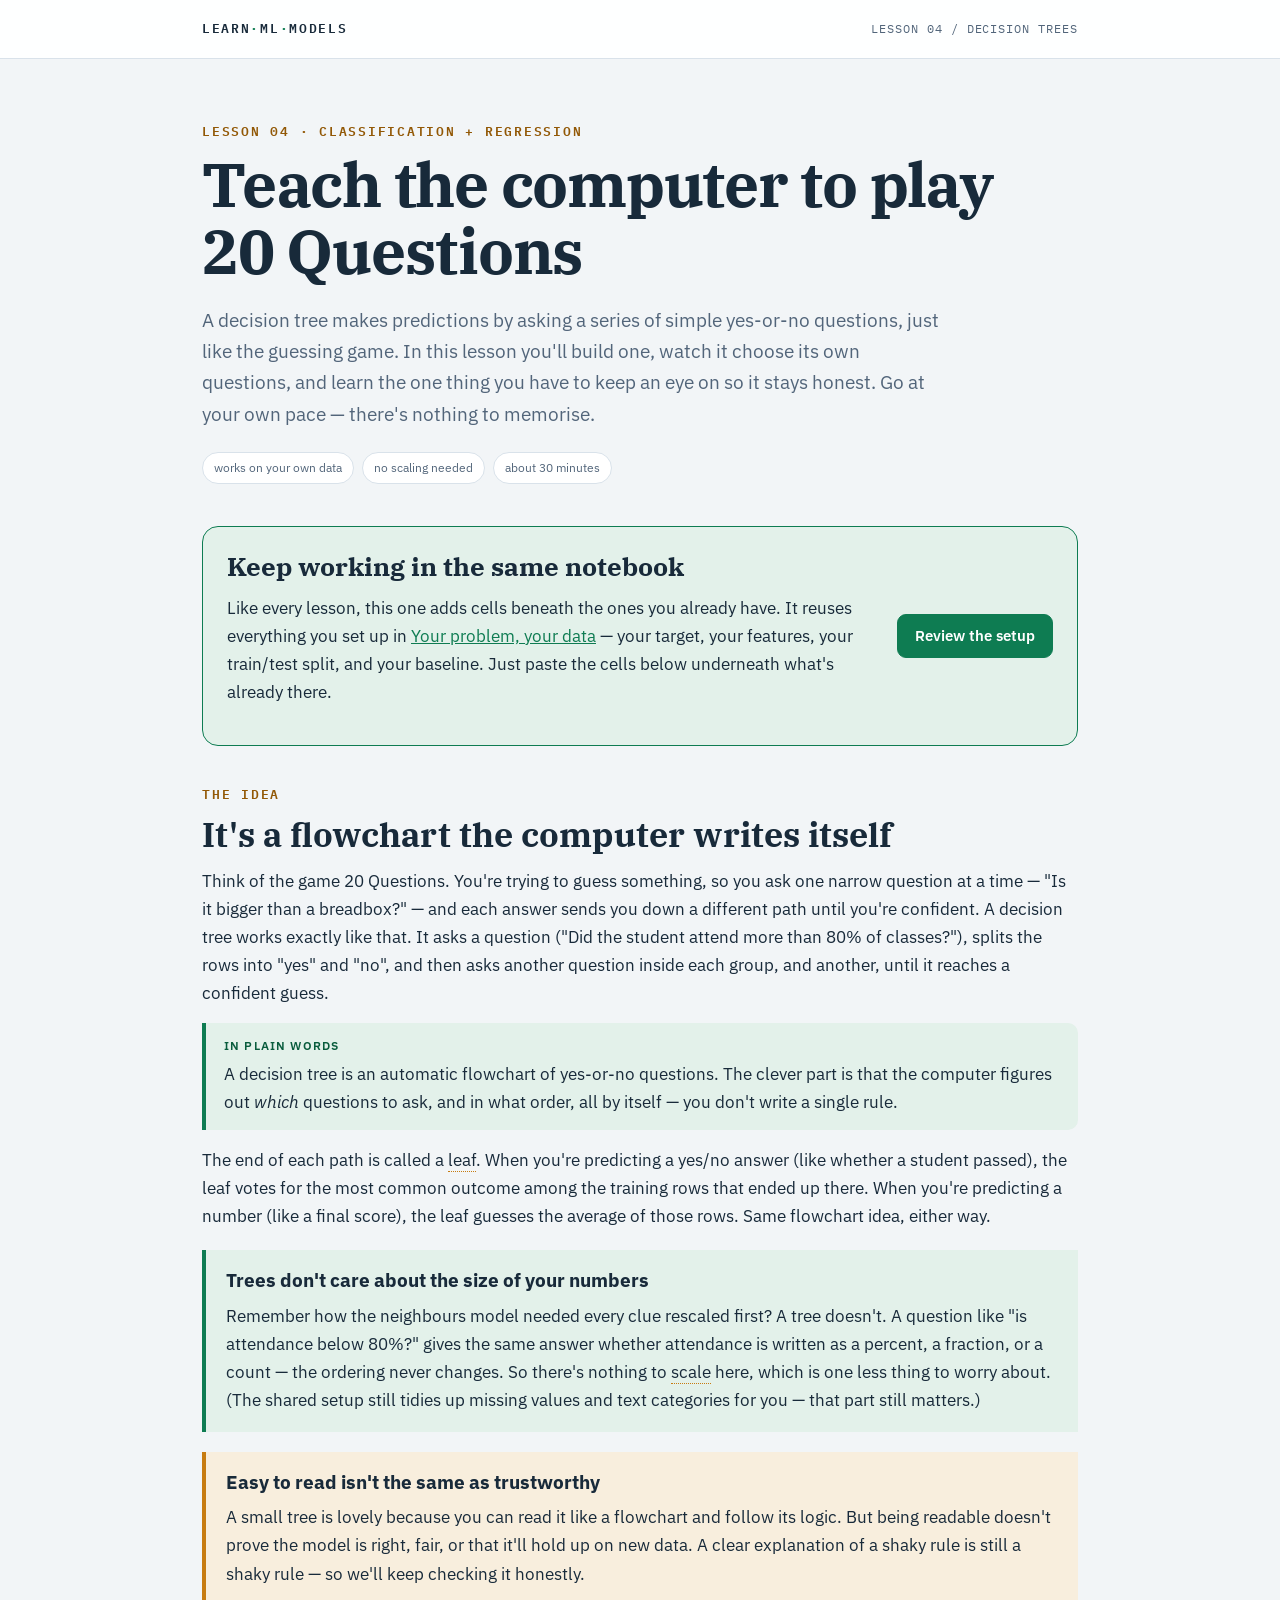
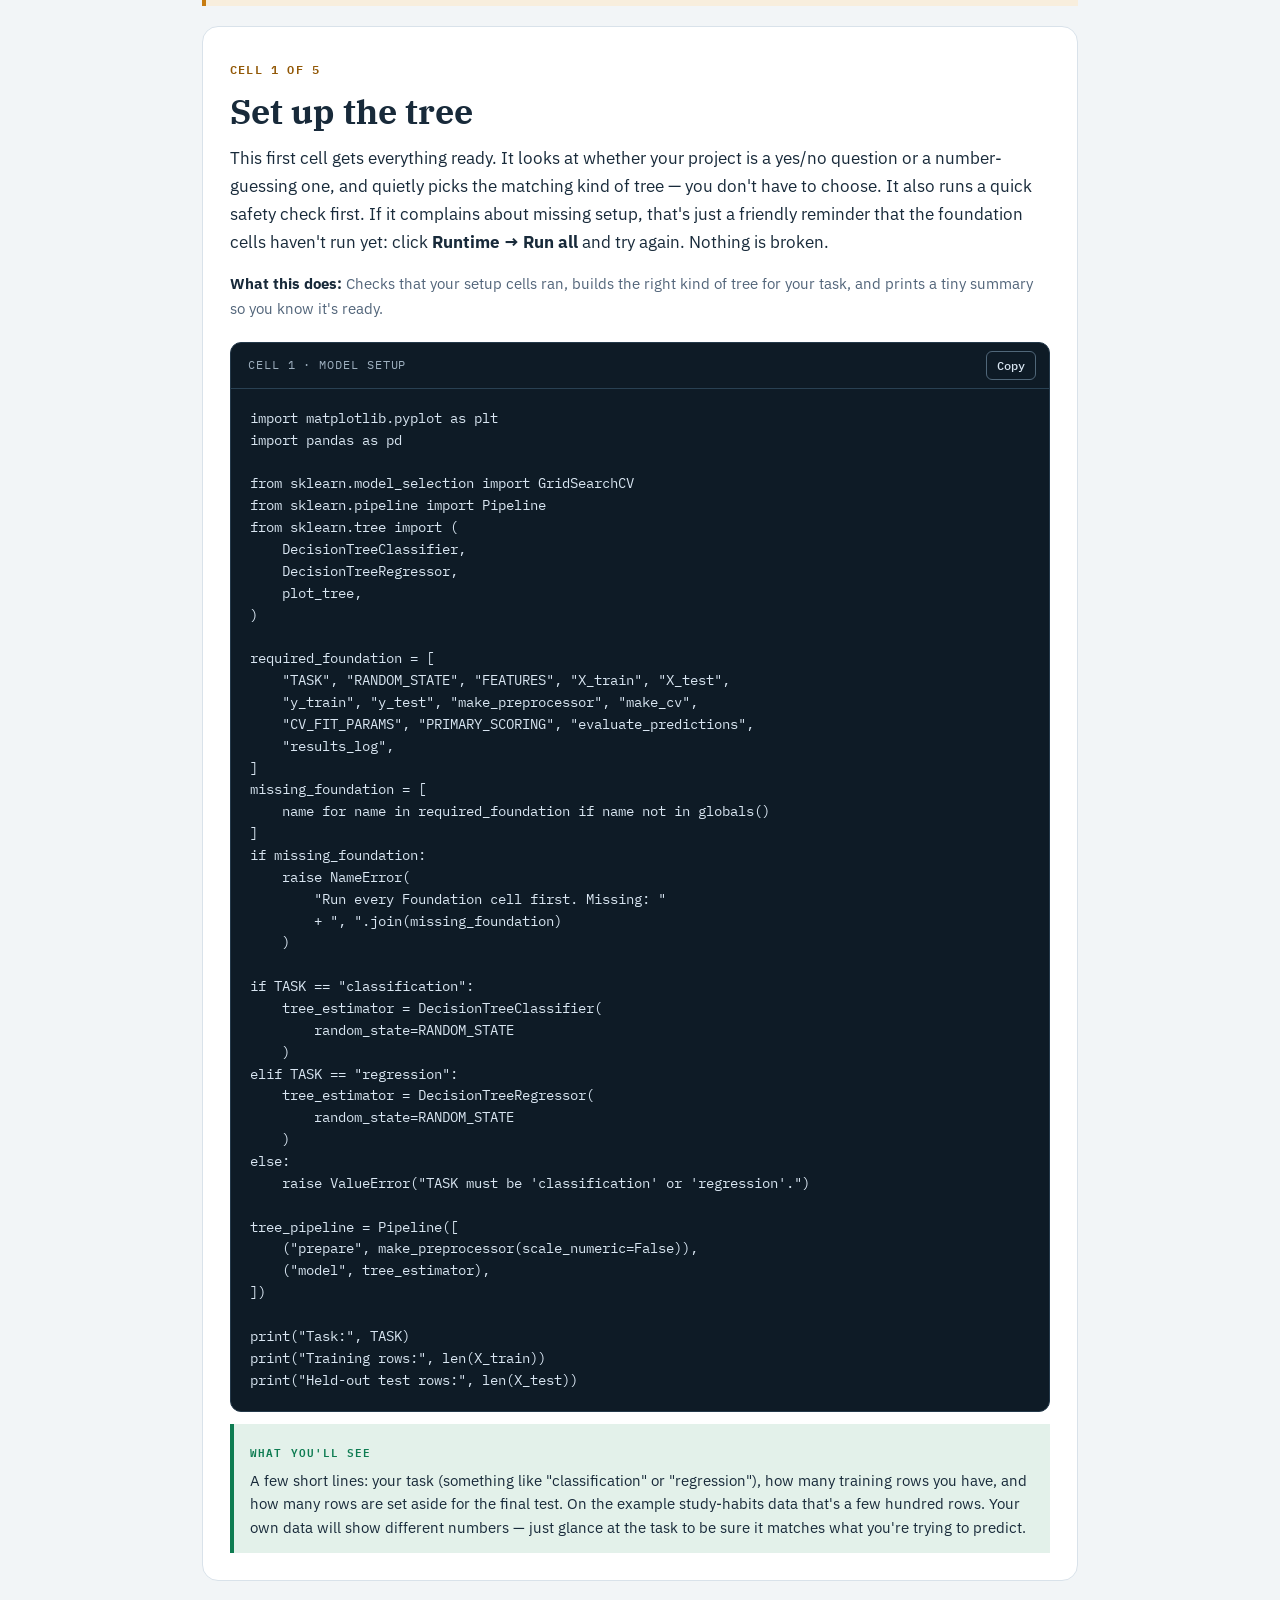
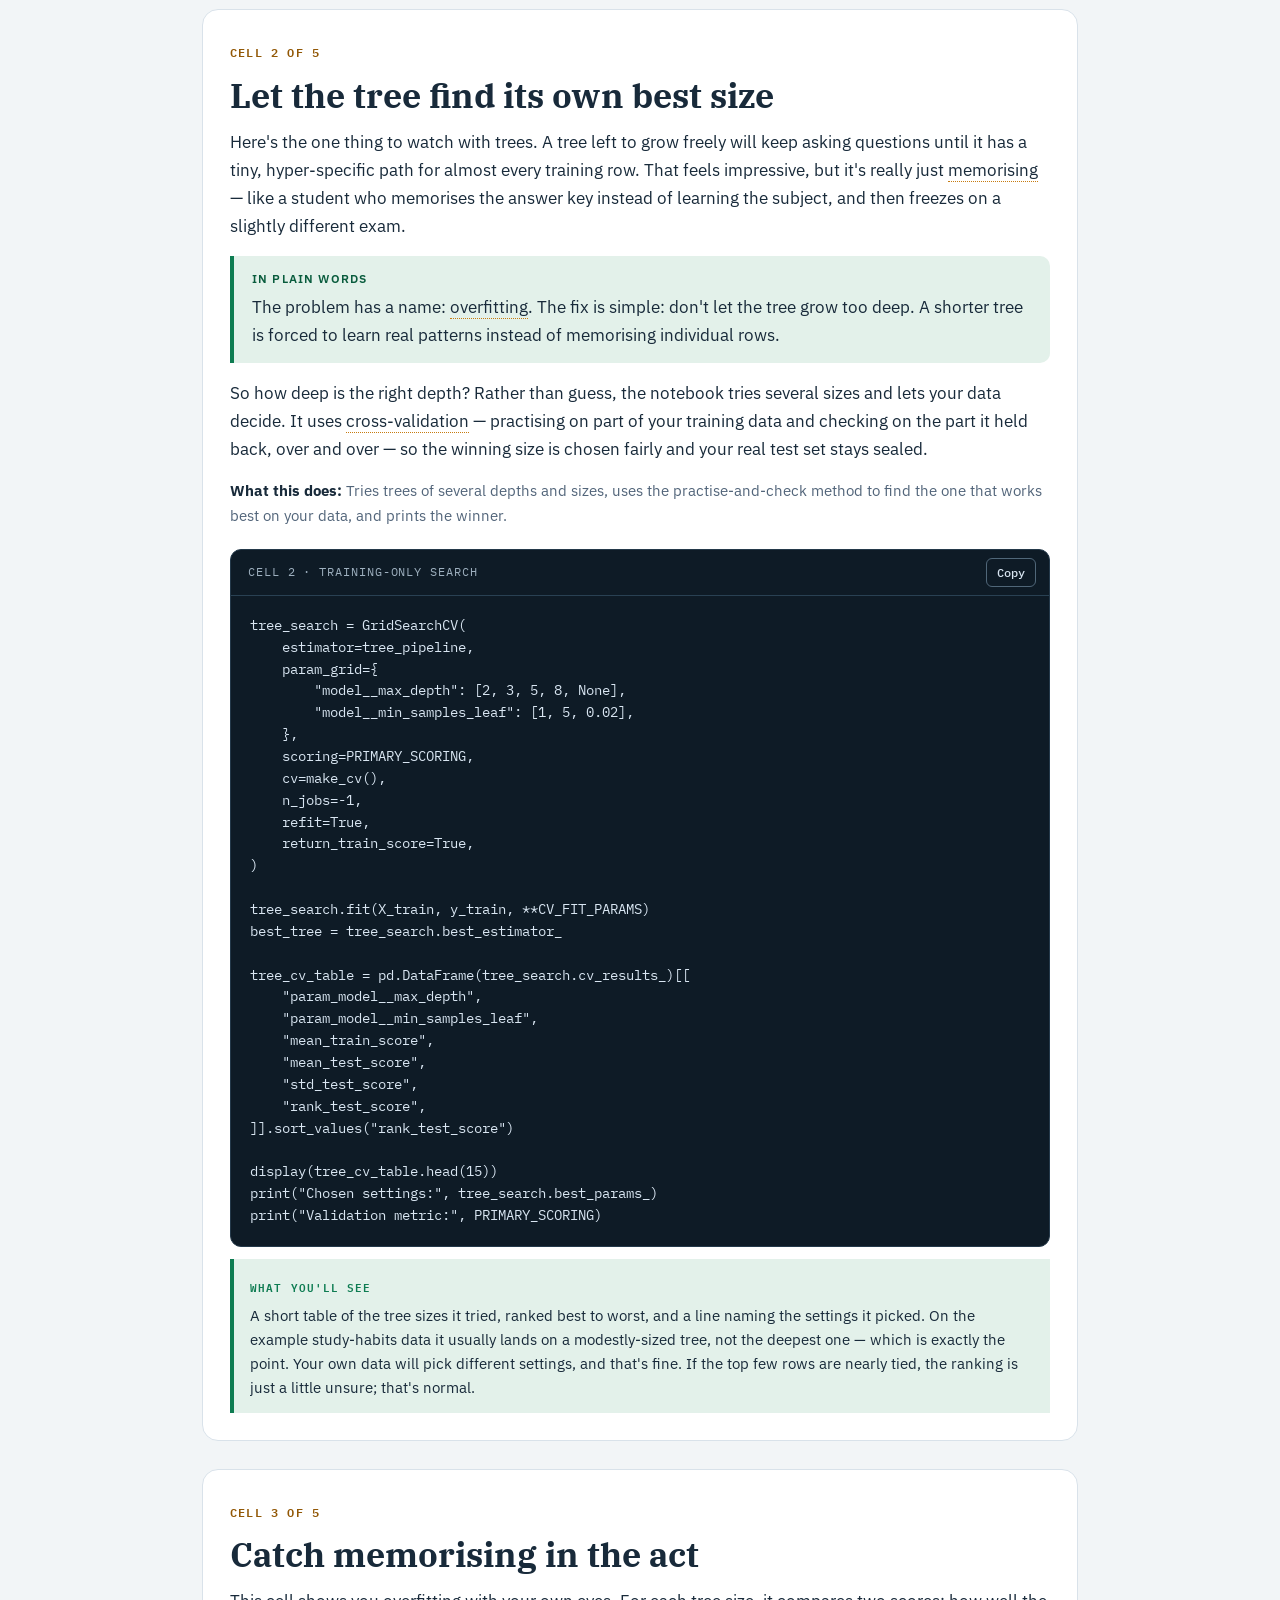
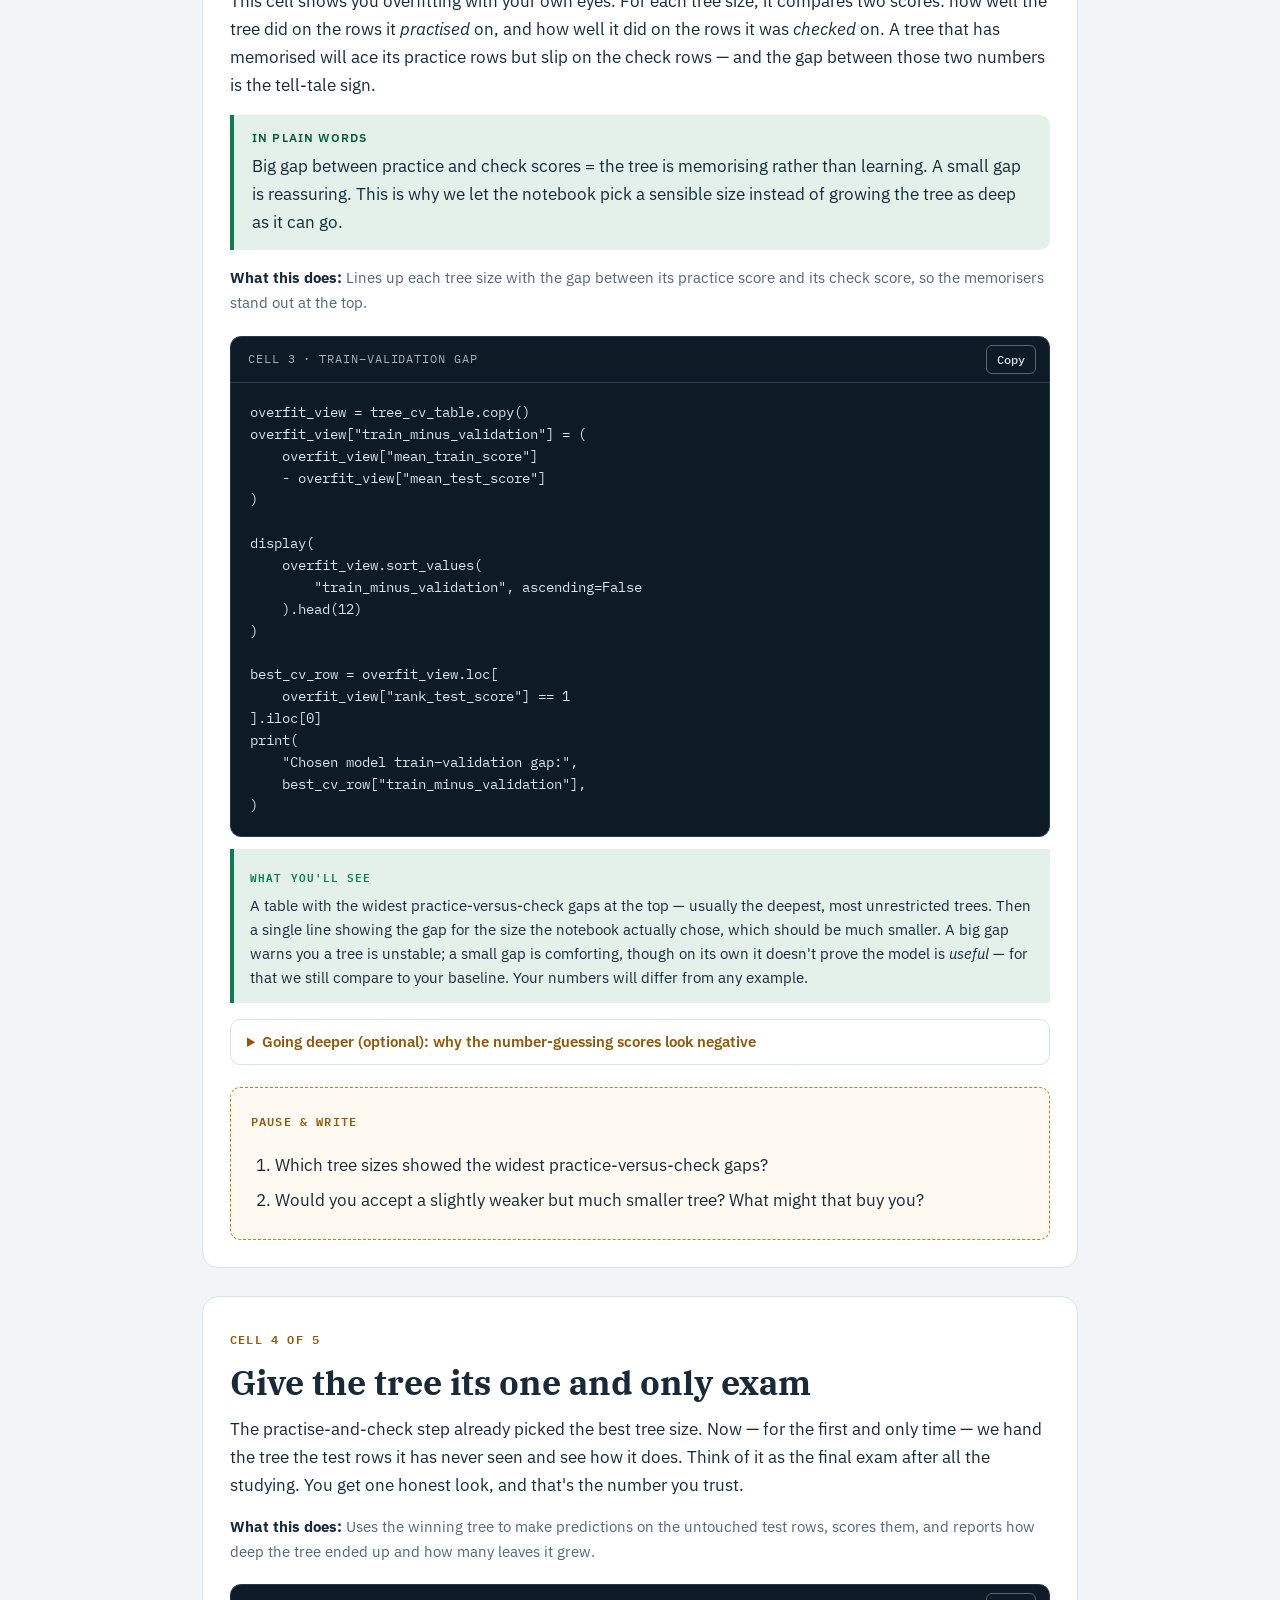
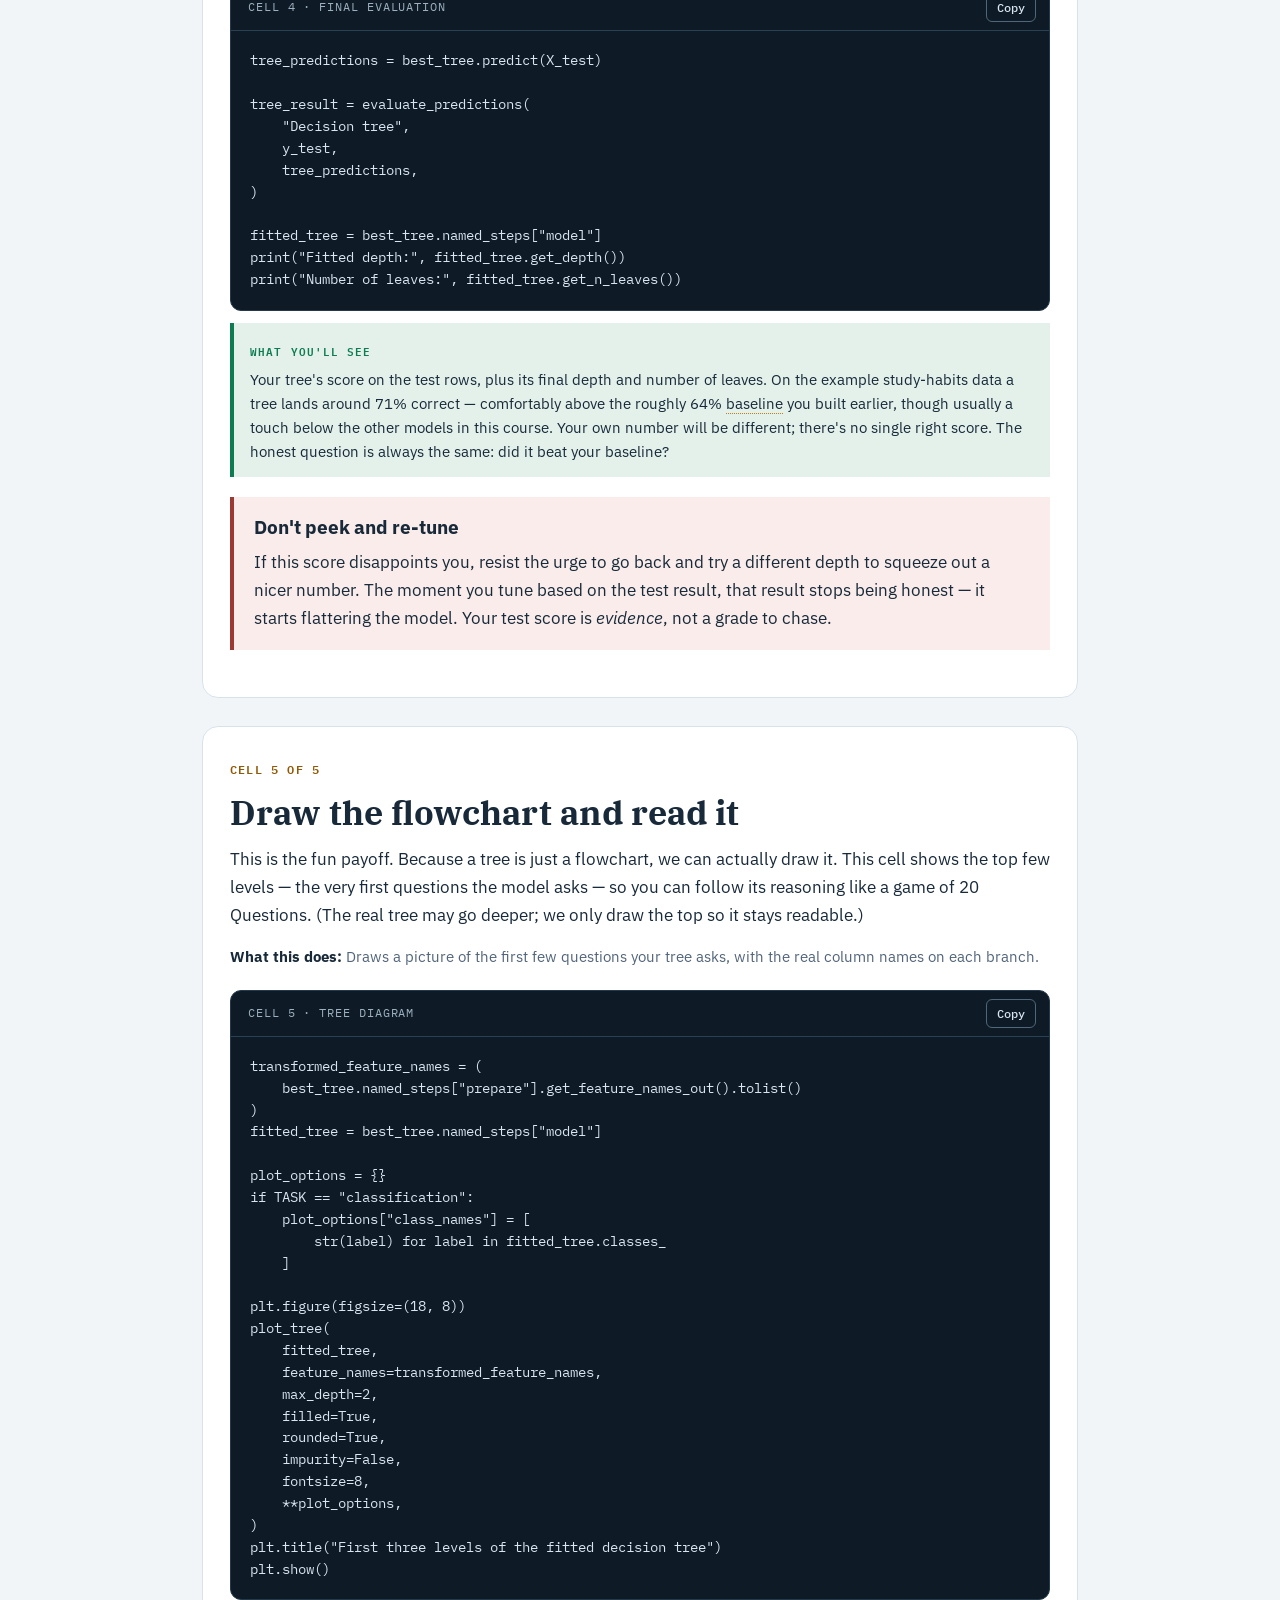
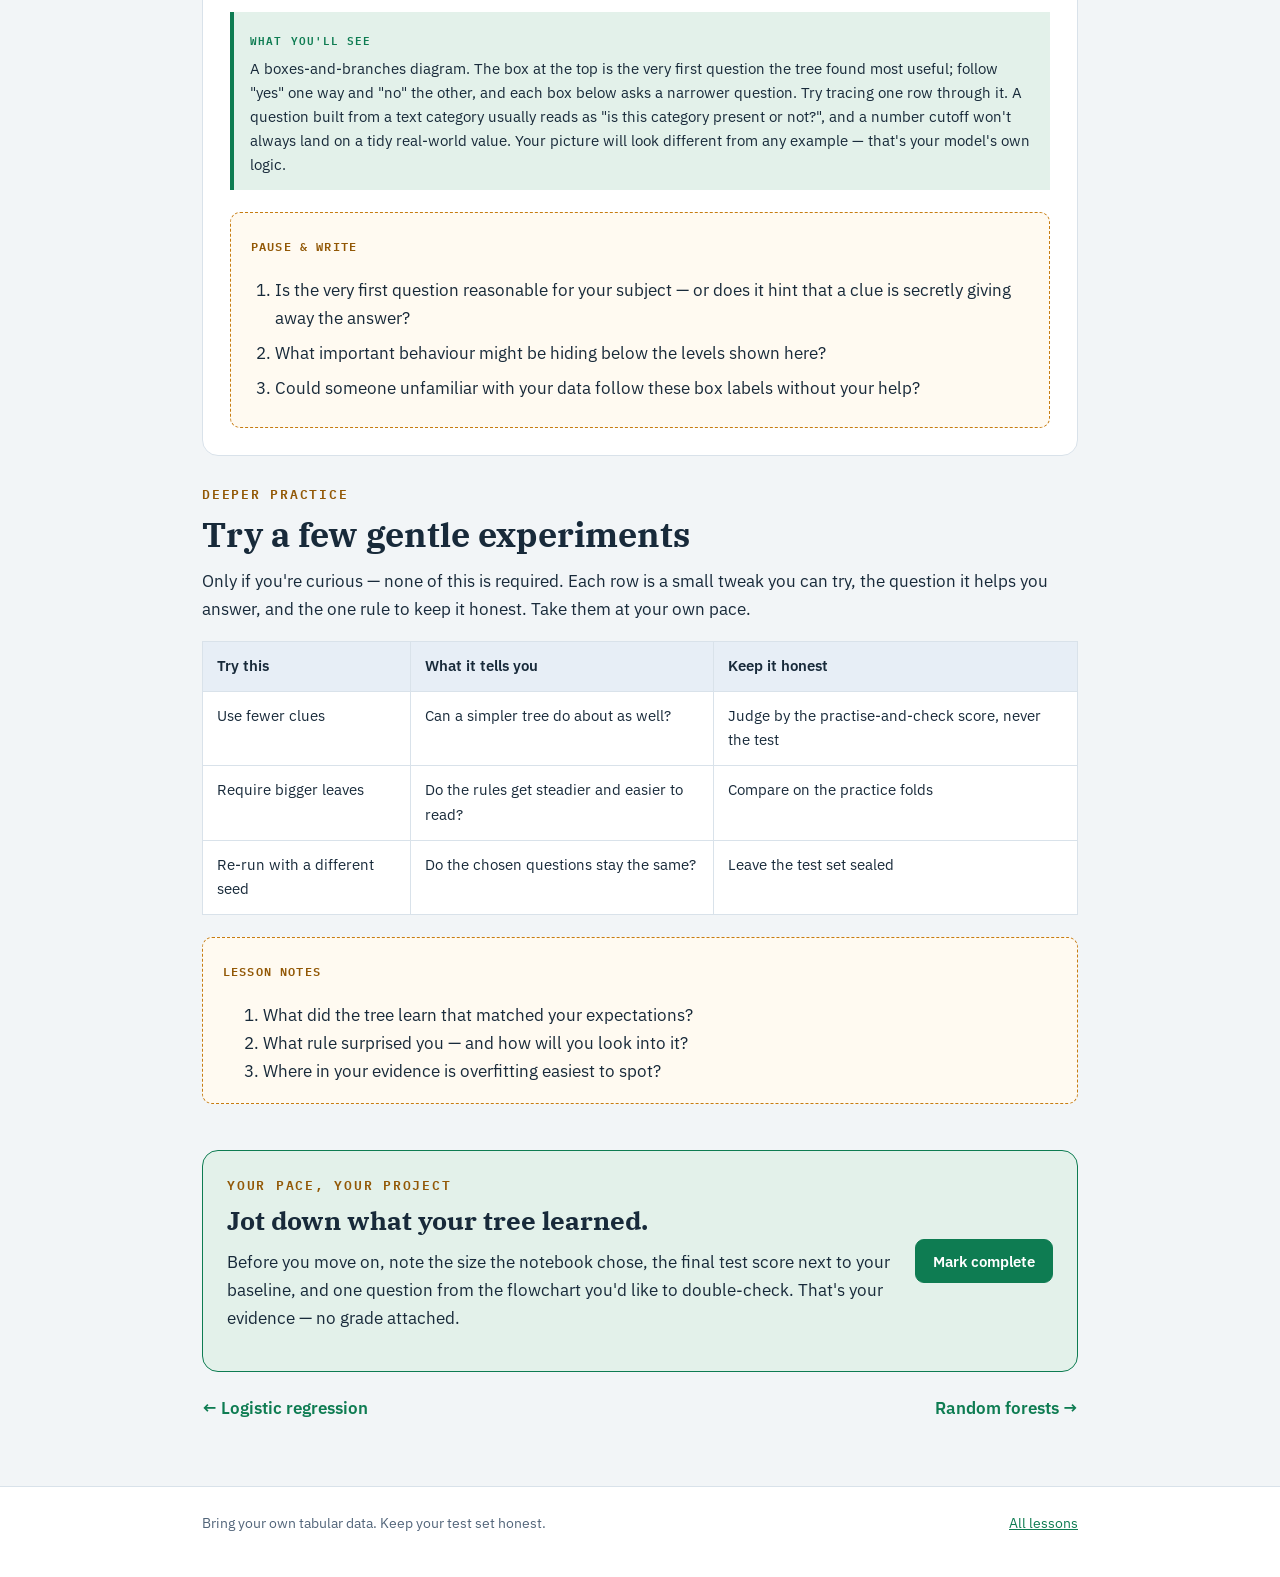
==== commit bb5012e1: "Rewrite all pages for non-technical readers (prose only; code frozen & verified) Every page now read" ====
--- a/decision-trees/index.html
+++ b/decision-trees/index.html
@@ -20,11 +20,11 @@
 
   <header class="hero wrap">
     <p class="eyebrow">Lesson 04 · Classification + Regression</p>
-    <h1>Learn a sequence of questions—and know when to stop</h1>
-    <p class="lede">A decision tree repeatedly splits rows with simple rules. That makes a small tree readable, but an unrestricted tree can memorise training details. You will control that growth with <strong>training-only cross-validation</strong>.</p>
+    <h1>Teach the computer to play 20 Questions</h1>
+    <p class="lede">A decision tree makes predictions by asking a series of simple yes-or-no questions, just like the guessing game. In this lesson you'll build one, watch it choose its own questions, and learn the one thing you have to keep an eye on so it stays honest. Go at your own pace — there's nothing to memorise.</p>
     <div class="meta-chips">
-      <span class="chip">your uploaded dataset</span>
-      <span class="chip">no numeric scaling</span>
+      <span class="chip">works on your own data</span>
+      <span class="chip">no scaling needed</span>
       <span class="chip">about 30 minutes</span>
     </div>
   </header>
@@ -32,31 +32,36 @@
   <main class="wrap">
     <section class="start-banner">
       <div>
-        <h2>Continue in your foundation notebook</h2>
-        <p>This lesson uses the target, features, split, preprocessor, metric, and baseline you created in <a href="../start/">Your problem, your data</a>. Add these cells to that notebook.</p>
-      </div>
-      <a class="button" href="../start/">Review foundation</a>
+        <h2>Keep working in the same notebook</h2>
+        <p>Like every lesson, this one adds cells beneath the ones you already have. It reuses everything you set up in <a href="../start/">Your problem, your data</a> — your target, your features, your train/test split, and your baseline. Just paste the cells below underneath what's already there.</p>
+      </div>
+      <a class="button" href="../start/">Review the setup</a>
     </section>
 
     <section>
       <p class="eyebrow">THE IDEA</p>
-      <h2>Every branch asks one narrow question</h2>
-      <p>A split might ask whether a numeric feature is below a threshold or whether an encoded category is present. The algorithm chooses a question that makes the resulting groups more useful for predicting the target, then repeats inside each group.</p>
-      <p>For classification, leaves contain class distributions and produce class predictions. For regression, leaves predict a numeric value, usually the average target among training rows that reached that leaf.</p>
+      <h2>It's a flowchart the computer writes itself</h2>
+      <p>Think of the game 20 Questions. You're trying to guess something, so you ask one narrow question at a time — "Is it bigger than a breadbox?" — and each answer sends you down a different path until you're confident. A decision tree works exactly like that. It asks a question ("Did the student attend more than 80% of classes?"), splits the rows into "yes" and "no", and then asks another question inside each group, and another, until it reaches a confident guess.</p>
+      <div class="plain">
+        <span>In plain words</span>
+        <p>A decision tree is an automatic flowchart of yes-or-no questions. The clever part is that the computer figures out <em>which</em> questions to ask, and in what order, all by itself — you don't write a single rule.</p>
+      </div>
+      <p>The end of each path is called a <em class="term" title="The end point of a path through the tree, where it stops asking questions and makes its guess.">leaf</em>. When you're predicting a yes/no answer (like whether a student passed), the leaf votes for the most common outcome among the training rows that ended up there. When you're predicting a number (like a final score), the leaf guesses the average of those rows. Same flowchart idea, either way.</p>
       <div class="callout green">
-        <h3>Trees do not need scaled numbers</h3>
-        <p>A threshold such as “feature ≤ value” keeps the same ordering if units are rescaled. This lesson still uses the shared preprocessor for missing values and categorical encoding, but it leaves numeric features in their original units.</p>
+        <h3>Trees don't care about the size of your numbers</h3>
+        <p>Remember how the neighbours model needed every clue rescaled first? A tree doesn't. A question like "is attendance below 80%?" gives the same answer whether attendance is written as a percent, a fraction, or a count — the ordering never changes. So there's nothing to <em class="term" title="Rescaling clues so they're on a comparable footing. Trees skip this because a yes/no question means the same thing in any units.">scale</em> here, which is one less thing to worry about. (The shared setup still tidies up missing values and text categories for you — that part still matters.)</p>
       </div>
       <div class="callout">
-        <h3>Readable does not automatically mean trustworthy</h3>
-        <p>A short branch can describe the fitted model clearly. It does not prove that the relationship is causal, fair, stable, or valid outside the training population.</p>
+        <h3>Easy to read isn't the same as trustworthy</h3>
+        <p>A small tree is lovely because you can read it like a flowchart and follow its logic. But being readable doesn't prove the model is right, fair, or that it'll hold up on new data. A clear explanation of a shaky rule is still a shaky rule — so we'll keep checking it honestly.</p>
       </div>
     </section>
 
     <section class="step">
       <span class="step-chip">CELL 1 OF 5</span>
-      <h2>Build the right kind of tree</h2>
-      <p>The task configured in the foundation chooses a classifier or regressor. Both travel through the same preprocessing pipeline.</p>
+      <h2>Set up the tree</h2>
+      <p>This first cell gets everything ready. It looks at whether your project is a yes/no question or a number-guessing one, and quietly picks the matching kind of tree — you don't have to choose. It also runs a quick safety check first. If it complains about missing setup, that's just a friendly reminder that the foundation cells haven't run yet: click <strong>Runtime → Run all</strong> and try again. Nothing is broken.</p>
+      <p class="does"><strong>What this does:</strong> Checks that your setup cells ran, builds the right kind of tree for your task, and prints a tiny summary so you know it's ready.</p>
       <div class="codecard">
         <div class="codecard-head">
           <span>CELL 1 · MODEL SETUP</span>
@@ -109,15 +114,21 @@
 print("Held-out test rows:", len(X_test))</code></pre>
       </div>
       <div class="checkpoint">
-        <span>CHECKPOINT</span>
-        <p>Confirm that the printed task matches your target. The same algorithm name does not make classification and regression interchangeable.</p>
+        <span>WHAT YOU'LL SEE</span>
+        <p>A few short lines: your task (something like "classification" or "regression"), how many training rows you have, and how many rows are set aside for the final test. On the example study-habits data that's a few hundred rows. Your own data will show different numbers — just glance at the task to be sure it matches what you're trying to predict.</p>
       </div>
     </section>
 
     <section class="step">
       <span class="step-chip">CELL 2 OF 5</span>
-      <h2>Control growth with cross-validation</h2>
-      <p><code>max_depth</code> limits how many questions a path can ask. <code>min_samples_leaf</code> prevents tiny leaves. The fractional option below means every leaf must contain at least that share of the training fold.</p>
+      <h2>Let the tree find its own best size</h2>
+      <p>Here's the one thing to watch with trees. A tree left to grow freely will keep asking questions until it has a tiny, hyper-specific path for almost every training row. That feels impressive, but it's really just <em class="term" title="Memorising the training rows like flashcards instead of learning the general pattern — so it stumbles on new data.">memorising</em> — like a student who memorises the answer key instead of learning the subject, and then freezes on a slightly different exam.</p>
+      <div class="plain">
+        <span>In plain words</span>
+        <p>The problem has a name: <em class="term" title="When a model learns the training rows too closely — including their quirks and noise — and then does worse on data it hasn't seen.">overfitting</em>. The fix is simple: don't let the tree grow too deep. A shorter tree is forced to learn real patterns instead of memorising individual rows.</p>
+      </div>
+      <p>So how deep is the right depth? Rather than guess, the notebook tries several sizes and lets your data decide. It uses <em class="term" title="Practising on most of the training data and checking on the rest, several times over, so the choice is fair — the real test set is never touched.">cross-validation</em> — practising on part of your training data and checking on the part it held back, over and over — so the winning size is chosen fairly and your real test set stays sealed.</p>
+      <p class="does"><strong>What this does:</strong> Tries trees of several depths and sizes, uses the practise-and-check method to find the one that works best on your data, and prints the winner.</p>
       <div class="codecard">
         <div class="codecard-head">
           <span>CELL 2 · TRAINING-ONLY SEARCH</span>
@@ -153,15 +164,20 @@
 print("Validation metric:", PRIMARY_SCORING)</code></pre>
       </div>
       <div class="checkpoint">
-        <span>CHECKPOINT</span>
-        <p>Your winning settings may differ from another learner’s. Check whether several rows are effectively tied once validation variation is considered.</p>
+        <span>WHAT YOU'LL SEE</span>
+        <p>A short table of the tree sizes it tried, ranked best to worst, and a line naming the settings it picked. On the example study-habits data it usually lands on a modestly-sized tree, not the deepest one — which is exactly the point. Your own data will pick different settings, and that's fine. If the top few rows are nearly tied, the ranking is just a little unsure; that's normal.</p>
       </div>
     </section>
 
     <section class="step">
       <span class="step-chip">CELL 3 OF 5</span>
-      <h2>See overfitting inside the training process</h2>
-      <p>A flexible tree often scores extremely well on the folds it fits while falling behind on their validation rows. This train–validation gap is evidence of memorisation pressure; it is not something to diagnose by repeatedly checking the test set.</p>
+      <h2>Catch memorising in the act</h2>
+      <p>This cell shows you overfitting with your own eyes. For each tree size, it compares two scores: how well the tree did on the rows it <em>practised</em> on, and how well it did on the rows it was <em>checked</em> on. A tree that has memorised will ace its practice rows but slip on the check rows — and the gap between those two numbers is the tell-tale sign.</p>
+      <div class="plain">
+        <span>In plain words</span>
+        <p>Big gap between practice and check scores = the tree is memorising rather than learning. A small gap is reassuring. This is why we let the notebook pick a sensible size instead of growing the tree as deep as it can go.</p>
+      </div>
+      <p class="does"><strong>What this does:</strong> Lines up each tree size with the gap between its practice score and its check score, so the memorisers stand out at the top.</p>
       <div class="codecard">
         <div class="codecard-head">
           <span>CELL 3 · TRAIN–VALIDATION GAP</span>
@@ -188,22 +204,27 @@
 )</code></pre>
       </div>
       <div class="checkpoint">
-        <span>CHECKPOINT</span>
-        <p>For regression, the primary score is negative MAE, so larger is still better and the gap remains interpretable. A large gap signals instability; a small gap does not prove the model is useful.</p>
-      </div>
+        <span>WHAT YOU'LL SEE</span>
+        <p>A table with the widest practice-versus-check gaps at the top — usually the deepest, most unrestricted trees. Then a single line showing the gap for the size the notebook actually chose, which should be much smaller. A big gap warns you a tree is unstable; a small gap is comforting, though on its own it doesn't prove the model is <em>useful</em> — for that we still compare to your baseline. Your numbers will differ from any example.</p>
+      </div>
+      <details class="deep">
+        <summary>Going deeper (optional): why the number-guessing scores look negative</summary>
+        <p>If your project predicts a number, the score in these tables is written as a negative value (it's the average miss, flipped to a minus). Don't let that throw you — the rule is still "bigger is better", so a score closer to zero is a smaller miss. The practice-minus-check gap reads exactly the same way: a wide gap still means memorising.</p>
+      </details>
       <div class="reflection">
         <span>PAUSE &amp; WRITE</span>
         <ol>
-          <li>Which settings produced the widest train–validation gaps?</li>
-          <li>Would you prefer a slightly weaker but much smaller tree? What would that buy you?</li>
+          <li>Which tree sizes showed the widest practice-versus-check gaps?</li>
+          <li>Would you accept a slightly weaker but much smaller tree? What might that buy you?</li>
         </ol>
       </div>
     </section>
 
     <section class="step">
       <span class="step-chip">CELL 4 OF 5</span>
-      <h2>Evaluate the locked tree once</h2>
-      <p>Cross-validation has finished model selection. Now use the held-out rows for one final estimate of performance on unseen data.</p>
+      <h2>Give the tree its one and only exam</h2>
+      <p>The practise-and-check step already picked the best tree size. Now — for the first and only time — we hand the tree the test rows it has never seen and see how it does. Think of it as the final exam after all the studying. You get one honest look, and that's the number you trust.</p>
+      <p class="does"><strong>What this does:</strong> Uses the winning tree to make predictions on the untouched test rows, scores them, and reports how deep the tree ended up and how many leaves it grew.</p>
       <div class="codecard">
         <div class="codecard-head">
           <span>CELL 4 · FINAL EVALUATION</span>
@@ -222,19 +243,20 @@
 print("Number of leaves:", fitted_tree.get_n_leaves())</code></pre>
       </div>
       <div class="checkpoint">
-        <span>CHECKPOINT</span>
-        <p>Compare with the baseline using your real success criterion. Also inspect class-specific errors for classification or the size and direction of residuals for regression.</p>
+        <span>WHAT YOU'LL SEE</span>
+        <p>Your tree's score on the test rows, plus its final depth and number of leaves. On the example study-habits data a tree lands around 71% correct — comfortably above the roughly 64% <em class="term" title="The simple always-guess-the-common-answer score from your setup. It's the bar every real model should clear.">baseline</em> you built earlier, though usually a touch below the other models in this course. Your own number will be different; there's no single right score. The honest question is always the same: did it beat your baseline?</p>
       </div>
       <div class="callout danger">
-        <h3>The test set is not a second tuning set</h3>
-        <p>Do not choose a different depth because this result disappoints you. That would make the reported test performance optimistic.</p>
+        <h3>Don't peek and re-tune</h3>
+        <p>If this score disappoints you, resist the urge to go back and try a different depth to squeeze out a nicer number. The moment you tune based on the test result, that result stops being honest — it starts flattering the model. Your test score is <em>evidence</em>, not a grade to chase.</p>
       </div>
     </section>
 
     <section class="step">
       <span class="step-chip">CELL 5 OF 5</span>
-      <h2>Plot a readable slice of the fitted tree</h2>
-      <p>The labels below come from the fitted preprocessor, so encoded categories and numeric features line up with the actual columns seen by the tree. The drawing stops after a few levels even if the fitted model continues.</p>
+      <h2>Draw the flowchart and read it</h2>
+      <p>This is the fun payoff. Because a tree is just a flowchart, we can actually draw it. This cell shows the top few levels — the very first questions the model asks — so you can follow its reasoning like a game of 20 Questions. (The real tree may go deeper; we only draw the top so it stays readable.)</p>
+      <p class="does"><strong>What this does:</strong> Draws a picture of the first few questions your tree asks, with the real column names on each branch.</p>
       <div class="codecard">
         <div class="codecard-head">
           <span>CELL 5 · TREE DIAGRAM</span>
@@ -266,38 +288,39 @@
 plt.show()</code></pre>
       </div>
       <div class="checkpoint">
-        <span>CHECKPOINT</span>
-        <p>Trace one row through the visible questions. A one-hot condition usually asks whether a category is absent or present. An imputed numeric threshold may not represent a natural real-world cutoff.</p>
+        <span>WHAT YOU'LL SEE</span>
+        <p>A boxes-and-branches diagram. The box at the top is the very first question the tree found most useful; follow "yes" one way and "no" the other, and each box below asks a narrower question. Try tracing one row through it. A question built from a text category usually reads as "is this category present or not?", and a number cutoff won't always land on a tidy real-world value. Your picture will look different from any example — that's your model's own logic.</p>
       </div>
       <div class="reflection">
         <span>PAUSE &amp; WRITE</span>
         <ol>
-          <li>Does the first split make domain sense, or could it reveal leakage?</li>
-          <li>Which important behaviour is hidden below the displayed levels?</li>
-          <li>Would a stakeholder understand the transformed feature labels without your explanation?</li>
+          <li>Is the very first question reasonable for your subject — or does it hint that a clue is secretly giving away the answer?</li>
+          <li>What important behaviour might be hiding below the levels shown here?</li>
+          <li>Could someone unfamiliar with your data follow these box labels without your help?</li>
         </ol>
       </div>
     </section>
 
     <section>
       <p class="eyebrow">DEEPER PRACTICE</p>
-      <h2>Make the lesson yours</h2>
+      <h2>Try a few gentle experiments</h2>
+      <p>Only if you're curious — none of this is required. Each row is a small tweak you can try, the question it helps you answer, and the one rule to keep it honest. Take them at your own pace.</p>
       <div class="tablewrap">
         <table>
-          <thead><tr><th>Experiment</th><th>Question to answer</th><th>Boundary</th></tr></thead>
+          <thead><tr><th>Try this</th><th>What it tells you</th><th>Keep it honest</th></tr></thead>
           <tbody>
-            <tr><td>Use fewer features</td><td>Can a simpler tree keep similar CV performance?</td><td>Do not select by test score</td></tr>
-            <tr><td>Increase leaf size</td><td>Do rules become more stable and readable?</td><td>Compare training folds</td></tr>
-            <tr><td>Repeat CV with a new seed</td><td>Do the chosen rules change?</td><td>Keep the test set closed</td></tr>
+            <tr><td>Use fewer clues</td><td>Can a simpler tree do about as well?</td><td>Judge by the practise-and-check score, never the test</td></tr>
+            <tr><td>Require bigger leaves</td><td>Do the rules get steadier and easier to read?</td><td>Compare on the practice folds</td></tr>
+            <tr><td>Re-run with a different seed</td><td>Do the chosen questions stay the same?</td><td>Leave the test set sealed</td></tr>
           </tbody>
         </table>
       </div>
       <div class="reflection">
         <span>LESSON NOTES</span>
         <ol>
-          <li>What did the tree learn that you expected?</li>
-          <li>What rule surprised you, and how will you investigate it?</li>
-          <li>Where is overfitting most visible in your evidence?</li>
+          <li>What did the tree learn that matched your expectations?</li>
+          <li>What rule surprised you — and how will you look into it?</li>
+          <li>Where in your evidence is overfitting easiest to spot?</li>
         </ol>
       </div>
     </section>
@@ -305,8 +328,8 @@
     <section class="completion-card">
       <div>
         <p class="eyebrow">YOUR PACE, YOUR PROJECT</p>
-        <h2>Save your tree’s limits with its result.</h2>
-        <p>Record the chosen depth and leaf size, validation variation, final test result, and one rule that needs domain review.</p>
+        <h2>Jot down what your tree learned.</h2>
+        <p>Before you move on, note the size the notebook chose, the final test score next to your baseline, and one question from the flowchart you'd like to double-check. That's your evidence — no grade attached.</p>
       </div>
       <button class="complete-button" type="button" data-complete="decision-trees">Mark complete</button>
     </section>
--- a/assets/course.css
+++ b/assets/course.css
@@ -193,3 +193,47 @@
   html { scroll-behavior: auto; }
   * { transition: none !important; }
 }
+
+/* Readability helpers for the beginner-friendly walkthrough */
+.plain {
+  margin: 16px 0;
+  border-left: 4px solid var(--green);
+  background: var(--green-soft);
+  border-radius: 0 10px 10px 0;
+  padding: 14px 18px;
+}
+.plain > span {
+  display: block;
+  color: var(--green-dark);
+  font-size: 11.5px;
+  font-weight: 600;
+  letter-spacing: .1em;
+  text-transform: uppercase;
+  margin-bottom: 4px;
+}
+.plain p:last-child { margin-bottom: 0; }
+.does {
+  margin: 16px 0 8px;
+  font-size: 15px;
+  color: var(--muted);
+}
+.does strong { color: var(--ink); }
+details.deep {
+  margin: 16px 0;
+  border: 1px solid var(--rule);
+  border-radius: 10px;
+  background: var(--card);
+  padding: 10px 16px;
+}
+details.deep > summary {
+  cursor: pointer;
+  font-weight: 600;
+  color: var(--saffron-text);
+  font-size: 14.5px;
+}
+details.deep[open] > summary { margin-bottom: 8px; }
+.term {
+  font-style: normal;
+  border-bottom: 1px dotted var(--saffron);
+  cursor: help;
+}
